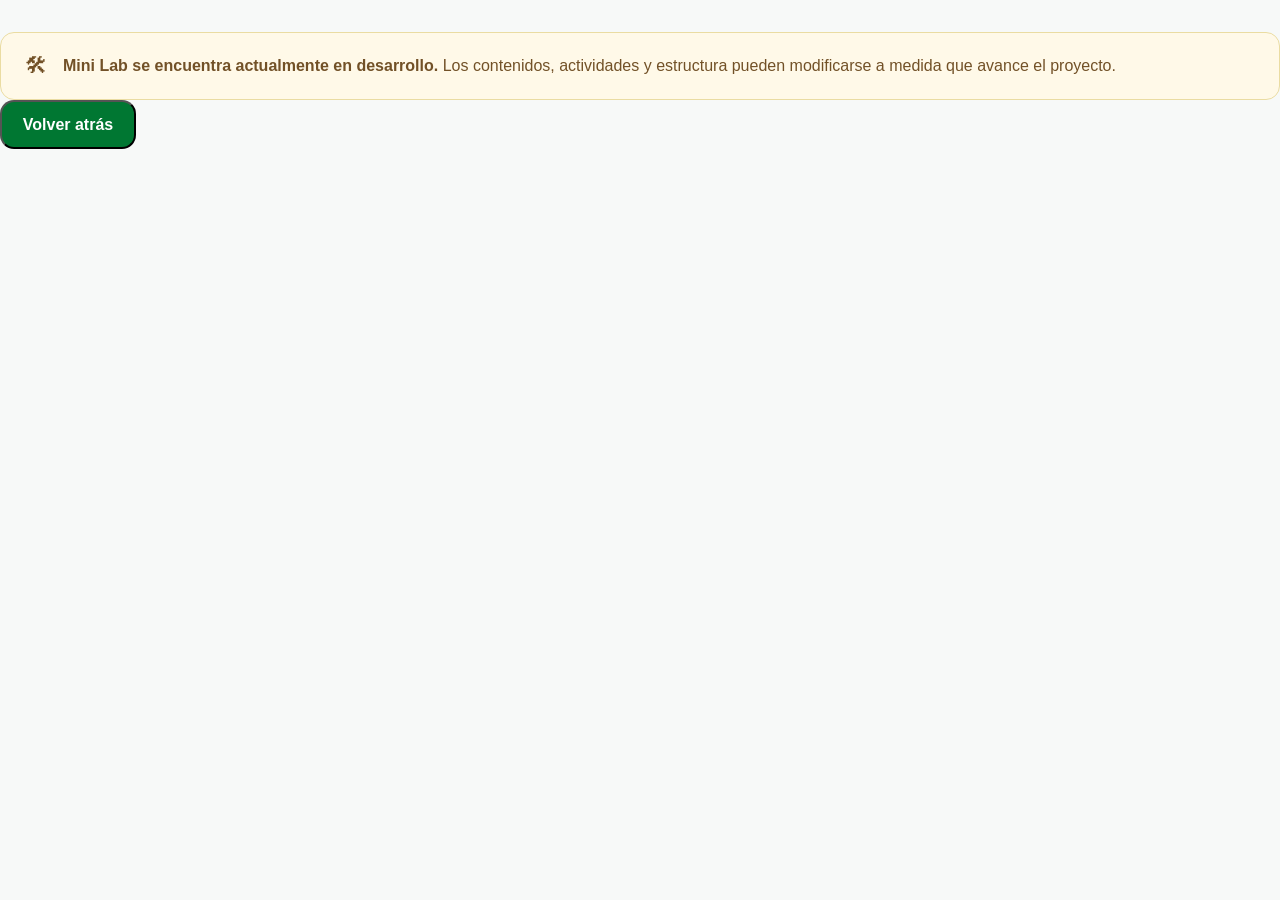
==== pages/actividades/index.html @ a83301f4 "refacor: reorganizacion de sitio y update de navegacion" ====
<!doctype html>
<html lang="en">
    <head>
        <meta charset="UTF-8" />
        <meta name="viewport" content="width=device-width, initial-scale=1.0" />
        <title>Document</title>
        <link rel="stylesheet" href="../../css/styles.css">
    </head>
    <body>
        <section class="development-section">
            <div class="home-container">
                <div class="development-notice">
                    <span class="development-notice__icon" aria-hidden="true">
                        🛠
                    </span>
                    <p>
                        <strong>
                            Mini Lab se encuentra actualmente en desarrollo.
                        </strong>
                        Los contenidos, actividades y estructura pueden
                        modificarse a medida que avance el proyecto.
                    </p>
                </div>
            </div>
            <button onclick="history.back()" class="primary-button">Volver atrás</button>
        </section>
    </body>
</html>
---- css/styles.css ----
:root{
    --invap-green: #007732;
    --invap-green-dark: #005a26;
    --invap-green-light: #e6f3eb;

    --background: #f7f9f8;
    --surface: #ffffff;
    --card-background: #f1f4f2;

    --text-primary: #1f1f1f;
    --text-secondary: #666666;
    --texto-on-brand: #ffffff;

    --border:  #d9e2dc;

    --scrollbar :#bbe9cc;
    --scrollbar-hover: #a0e0b8;

    --shadow-small: 0 2px 8px rgba(0, 0, 0, 0.08);
    --box-shadow: 0 10px 30px rgba(0, 0, 0, 0.12);

    --radius-small: 8px;
    --radius-medium: 14px;
    --radius-large: 20px;

    --max-width: 1200px;

    --grid-color: rgba(0, 119, 50, 0.08);
}

[data-theme="dark"]{
    --invap-green-light: #163623;

    --background: #1f1f1f;
    --surface: #2c2c2c;
    --card-background: #3a3a3a;

    --text-primary: #ffffff;
    --text-secondary: #cccccc;

    --border:  #444444;

    --scrollbar: #3f8f60;
    --scrollbar-hover: #59a977;

    --grid-color:rgba(255, 255, 255, 0.05);
}

* {
    box-sizing: border-box;
}

html {
    scroll-behavior: smooth;
    scrollbar-width: thin;
    scrollbar-color: var(--scrollbar) transparent;
}
html::-webkit-scrollbar {
    width: 8px;
}
html::-webkit-scrollbar-track {
    background: transparent;
}
html::-webkit-scrollbar-thumb {
    background-color: var(--scrollbar);
    border-radius: 999px;
}
html::-webkit-scrollbar-thumb:hover {
    background-color: var(--scrollbar-hover);
}

body {
    margin: 0;

    font-family: Exo, Arial, Helvetica, sans-serif;
    background-color: var(--background);
    color: var(--text-primary);
}

body.no-scroll{
    overflow: hidden;
    touch-action: none;
}

img {
    display: block;
    max-width: 100%;
}

button,
input {
    font: inherit;
}

a {
    color: inherit;
    text-decoration: none;
}

main {
    width: 100%;
}

/* =========================
    HEADER
   ========================= */

.site-header {
    position: sticky;
    top: 0;
    display: flex;
    align-items: center;
    justify-content: space-between;

    padding: 1rem 1.25rem;

    background-color: var(--invap-green);
    color: var(--texto-on-brand);
    z-index: 800;
}

.site-header__brand {
    font-size: 1.25rem;
    font-weight: 700;
}

.site-header__menu-button {
    border: 0;
    background: transparent;

    color: var(--texto-on-brand);
    font-size: 1.5rem;

    cursor: pointer;
}

.site-header__actions{
    display: flex;
    align-items: center;
    gap: 1rem;
}

.site-header__logos{
    display: none;
}

/* =========================
    THEME TOGGLE
   ========================= */

.theme-toggle {
    display: flex;
    align-items: center;
    justify-content: center;

    width: 2.5rem;
    height: 2.5rem;

    padding: 9px;
    border: 0;
    border-radius: 50%;

    background-color: rgba(255, 255, 255, 0.15);
    color: white;
    cursor: pointer;
    transition: background-color 0.2s ease;
}

.theme-toggle:hover {
    background-color: rgba(255, 255, 255, 0.25);
}

.theme-toggle .sun-icon{
    display: none;
}

.theme-toggle .moon-icon{
    display: block;
}

[data-theme="dark"] .theme-toggle .sun-icon{
    display: block;
}

[data-theme="dark"] .theme-toggle .moon-icon{
    display: none;
}

/* ========================
    OVERLAY
   ======================== */

.menu-overlay{
    position: fixed;
    top: 0;
    left: 0;
    width: 100vw;
    height: 100vh;

    background-color: rgba(0, 0, 0, 0.5);

    z-index: 900;

    opacity: 0;
    visibility: hidden;
    transition: opacity 0.3s ease, visibility 0.3s ease;
}

.menu-overlay--visible {
    opacity: 1;
    visibility: visible;
}

/* ==================
    NAV
   ====================== */

.site-nav {
    position: fixed;
    top: 0;
    left: 0;

    width: min(80%, 320px);
    height: 100%;

    padding: 1.25rem;

    background-color: var(--surface);

    z-index: 1000;

    transform: translateX(-100%);
    transition: transform 0.3s ease;
}

.site-nav--open {
    transform: translateX(0);
}

.site-nav__header {
    display: flex;
    align-items: flex-start;
    justify-content: space-between;

    margin-bottom: 1.5rem;

}

.site-nav__title {
    color: var(--invap-green);

    font-size: 1.25rem;
    font-weight: 700;
}

.site-nav__close {
    border: 0;
    background: transparent;
    color: var(--text-primary);

    font-size: 1.5rem;

    cursor: pointer;
}

.site-nav__intro{
    display: none;
}

.site-nav__list {
    display: flex;
    flex-direction: column;
    gap: 0.5rem;

    margin: 0;
    padding: 0;

    list-style: none;
}

.site-nav__link {
    display: block;

    padding: 0.85rem 1rem;

    border-radius: var(--radius-small);

    color: var(--text-secondary);
}

.site-nav__link--active {
    background-color: var(--invap-green-light);
    color: var(--invap-green);

    font-weight: 600;
}

.site-nav__brand{
    display: flex;
    flex-direction: column;
    gap: 0.3rem;
    color: var(--invap-green);
    text-decoration: none;
}

.site-nav__brand-name{
    font-size: 1.6rem;
    font-weight: 800;
    line-height: 1;
}

.site-nav__brand-subtitle{
    margin-top: 0.2rem;
    font-size: 0.72rem;
    font-weight: 500;
    line-height: 1.3;
    opacity: 0.72;
}

/* =========================
    MAIN
   ========================= */

.kit-section {
    width: 100%;
    margin: 0;
    padding: 0 0 3rem;
}

/* =========================
    SECTION HEADER
   ========================= */

.kit-section__header {
    margin: 0 0 2rem;
    
    background-color: var(--invap-green-dark);
    color: white;
    padding: 1.5rem;
    border-radius: 0;
}

.kit-section__eyebrow {
    margin: 0 0 0.4rem;

    color: var(--invap-green);

    font-size: 0.875rem;
    font-weight: 700;
    text-transform: uppercase;
    letter-spacing: 0.06em;
}

.kit-section__title {
    margin: 0;

    font-size: clamp(2rem, 8vw, 3rem);
    line-height: 1.1;
}

.kit-section__description {
    max-width: 680px;

    margin: 0.75rem 0 0;

    color: #ececec;

    font-size: 1rem;
    line-height: 1.6;
}




/* =========================
    COMPONENT GRID
   ========================= */

.components-grid {
    display: grid;

    grid-template-columns: 1fr;

    gap: 1rem;

    width:calc(100% - 2rem);
    margin-left: auto;
    margin-right: auto;
}


/* =========================
    COMPONENT CARD
   ========================= */

.component-card {
    overflow: hidden;

    border: 1px solid var(--border);
    border-radius: var(--radius-large);

    background-color: var(--surface);

    box-shadow: var(--shadow-small);
    cursor: pointer;
    transition: box-shadow 0.3s ease, transform 0.3s ease;
    -webkit-tap-highlight-color: transparent;
}

.component-card:hover{
    box-shadow: 0 6px 18px rgba(0, 0, 0, 0.10);
    transform: translateY(-2px);
}

.component-card:focus{
    outline: 2px solid var(--invap-green);
}

.component-card:focus-visible{
    outline: 2px solid var(--invap-green);
    outline-offset: 2px;
}

.component-card__image-container {
    display: flex;
    align-items: center;
    justify-content: center;

    min-height: 180px;

    padding: 1.5rem;

    background-color: var(--card-background);
}

.component-card__image {
    max-height: 150px;

    object-fit: contain;
}

.component-card__content {
    padding: 1.25rem;
}

.component-card__title {
    margin: 0;

    color: var(--text-primary);

    font-size: 1.15rem;
}

.component-card__description {
    margin: 0.6rem 0 1rem;

    color: var(--text-secondary);

    font-size: 0.95rem;
    line-height: 1.5;
}

.component-card__button {
    display: inline-flex;
    align-items: center;
    gap: 0.5rem;
    width: auto;
    padding: 0;
    border: 0;
    background: transparent;
    color: var(--invap-green);
    font-weight: 700;
    font-size: 0.9rem;
    cursor: pointer;
}

/* =========================
    DIALOG
   ========================= */

.component-dialog {
    width: calc(100% - 2rem);
    max-width: 500px;

    max-height: 90vh;

    padding: 0;

    border: 0;
    border-radius: var(--radius-large);

    background-color: var(--surface);

    overflow: hidden;
}

.component-dialog::backdrop {
    background-color: rgba(0, 0, 0, 0.55);
}


.component-dialog__container {
    max-height: 90vh;

    overflow-y: auto;
}


/* Header */

.component-dialog__header {
    position: sticky;
    top: 0;

    z-index: 1;

    display: flex;
    align-items: center;
    justify-content: space-between;

    padding: 1.25rem;

    background-color: var(--invap-green);
    color: white;
}


.component-dialog__title {
    margin: 0;

    font-size: 1.25rem;
}


.component-dialog__close {
    display: flex;
    align-items: center;
    justify-content: center;

    width: 2.5rem;
    height: 2.5rem;

    padding: 0;

    border: 0;
    border-radius: 50%;

    background-color: rgba(255, 255, 255, 0.15);

    color: white;

    font-size: 1.2rem;

    cursor: pointer;
    outline: none;
}


/* Imagen */

.component-dialog__image-container {
    display: flex;
    align-items: center;
    justify-content: center;

    min-height: 220px;

    padding: 1.5rem;

    background-color: var(--card-background);
}


.component-dialog__image {
    width: 100%;
    max-height: 250px;

    object-fit: contain;
}


/* Contenido */

.component-dialog__content {
    padding: 1.5rem;
    scrollbar-width: thin;
}


.component-dialog__section {
    margin-bottom: 1.5rem;
}


.component-dialog__section h3 {
    margin: 0 0 0.5rem;
    color: var(--text-primary);

    font-size: 1rem;
}


.component-dialog__section p {
    margin: 0;

    color: var(--text-secondary);

    line-height: 1.6;
}

.component-dialog__list {
    margin: 0;
    padding-left: 1.25rem;

    color: var(--text-secondary);

    line-height: 1.6;
}

.component-dialog__list li {
    margin-bottom: 0.5rem;
}

.component-dialog__help{
    padding: 1rem;
    border-radius: var(--radius-medium);
    background-color: var(--invap-green-light);
}

.component-dialog__help h3{
    margin-top: 0;
}

.component-dialog__help-link{
    display: inline-flex;
    align-items: center;
    gap: 0.5rem;

    color: var(--invap-green);

    font-weight: 700;
    text-decoration: none;
}

.component-dialog__help-link:hover{
    color: var(--invap-green-dark);
}

/* Documentación */

.component-dialog__documentation {
    display: flex;
    align-items: center;
    justify-content: space-between;

    margin-bottom: 1.25rem;

    padding: 1rem;

    border-radius: var(--radius-medium);

    background-color: var(--invap-green-light);

    color: var(--invap-green);

    font-weight: 600;
}

/* =========================
    PÁGINA EN CONSTRUCCIÓN
   ========================= */

.development-section {
    padding: 2rem 0 4rem;
}

.development-notice {
    display: flex;
    align-items: flex-start;
    gap: 1rem;

    padding: 1.25rem 1.5rem;

    border: 1px solid #eadca2;
    border-radius: var(--radius-medium);

    background-color: #fff9e8;

    color: #725127;
}

.development-notice__icon {
    font-size: 1.4rem;
}

.development-notice p {
    margin: 0;

    line-height: 1.6;
}

[data-theme="dark"] .development-notice {
    border-color: #665c32;

    background-color: #3a3422;

    color: #e0cf91;
}

/* =========================
    FOOTER
   ========================= */

.site-footer {
    padding: 1.25rem 2rem;

    border-top: 1px solid var(--border);

    background-color: var(--surface);

    color: var(--text-secondary);
    text-align: center;

    font-size: 0.9rem;
}

.site-footer p{
    margin: 0;
}

.site-footer strong{
    color: var(--invap-green);
}

.site-footer__plus{
    margin: 0 0.35rem;
    color: var(--invap-green);
    font-weight: 700;
}

/* =========================
    BUTTON
   ========================= */

.primary-button {
    display: inline-flex;
    align-items: center;
    justify-content: center;

    padding: 0.85rem 1.3rem;

    border-radius: var(--radius-medium);

    background-color: var(--invap-green);
    color: white;

    font-weight: 700;

    transition:
        background-color 0.2s ease,
        transform 0.2s ease;
}

.primary-button:hover {
    background-color: var(--invap-green-dark);

    transform: translateY(-1px);
}

.secondary-button{
    display: inline-flex;
    align-items: center;
    justify-content: center;
    padding: 0.85rem 1.3rem;
    border: 1px solid var(--invap-green);
    border-radius: var(--radius-medium);
    color: var(--invap-green);
    font-weight: 700;
    transition: background-color 0.2s ease, color 0.2s ease;
}

.secondary-button:hover{
    background-color: var(--invap-green-light);
    transform: translateY(-1px);
}


/* =========================
    PAGE LAYOUT
   ========================= */
.page-container{
    width: calc(100% - 2rem);
    max-width: var(--max-width);
    margin-inline: auto;
}


/* =========================
    DESKTOP HEADER
   ========================= */
.page-header{
    padding: 3rem 0 2.5rem;
    background-color: var(--background);
}

.page-header__eyebrow{
    margin: 0 0 0.65rem;
    color: var(--invap-green);
    font-size: 0.85rem;
    font-weight: 700;
    text-transform: uppercase;
    letter-spacing: 0.08em;
}

.page-header__title{
    margin: 0;
    color: var(--text-primary);
    font-size: clamp(2rem, 6vw, 3.25rem);
    font-weight: 750;
    line-height: 1.1;
}

.page-header__description{
    max-width: 700px;
    margin: 1rem 0 0;
    color: var(--text-secondary);
    font-size: 1rem;
    line-height: 1.7;
}

/* =========================
    DESKTOP LAYOUT
   ========================= */
@media(min-width: 1024px){

    main{
        margin-left: 280px;
        width: calc(100% - 280px);
        padding-top: 72px;
    }
    
    /*==================
    HEADER
    ====================*/
    
    .site-header {
        position: fixed;
        top: 0;
        left: 0;
        
        width: 100%;
        height: 72px;

        padding: 0 2rem;

        display: flex;
        align-items: center;
        justify-content: space-between;
        

        background-color: var(--invap-green);
        border-bottom: 1px solid rgba(255, 255, 255, 0.2);
        z-index: 1000;
    }

    .site-header__menu-button {
        display: none;
    }

    .site-header__brand {
        color: white;
        font-size: 1.5rem;
        font-weight: 700;
        text-decoration: none;
    }

    .site-header__logos{
        display: flex;
        align-items: center;
        gap: 1.5rem;
    }

    /*====================
    SIDEBAR
    ======================*/
    .site-nav {
        position: fixed;
        top: 72px;
        left: 0;
        
        width: 280px;
        height: calc(100vh - 72px);
        
        padding: 1.25rem ;
        
        background-color: var(--invap-green);
        transform: none;
        box-shadow: none;
        
        overflow-y: auto;
        
        z-index: 900;
}

    .site-nav__header {
        display: none;
    }

    .site-nav__close {
        display: none;
    }

    .menu-overlay {
        display: none;
    }
    .home-page .site-nav__brand{
        color: var(--texto-on-brand);
    }

    .home-page .site-nav__brand-subtitle{
        color: var(--texto-on-brand);
        opacity: 0.72;
    }

    /*=====================
    Intro
    =======================*/
    .site-nav__intro{
        display: block;
        margin: 0 0 1.25rem;
        padding: 0 0.75rem 1.5rem;
        border-bottom: 1px solid rgba(255, 255, 255, 0.2);
        color: white;
    }

    .site-nav__title{
        color: white;
        margin: 0 0 0.5rem;
        font-size: 1.5rem;
        font-weight: 700;
    }

    .site-nav__subtitle{
        margin: 0;
        font-size: 0.95rem;
        font-style: italic;
        line-height: 1.5;
        color: rgba(255, 255, 255, 0.75);
    }

    /*===================
    links
    =====================*/

    .site-nav__link{
        display: block;
        width: 100%;
        margin-bottom: 0.35rem;
        padding: 0.8rem 1rem;

        border-radius: var(--radius-medium);
        color: rgba(255, 255, 255, 0.8);

        font-size: 1rem;
        font-weight: 500;
        text-decoration: none;
        transition: 
            background-color 0.2s ease,
            color 0.2s ease;
        }

    .site-nav__link:hover{
        background-color: rgba(255, 255, 255, 0.12);
        color: white;
    }

    .site-nav__link--active{
        background-color: white;
        color: var(--invap-green);
        font-weight: 700;
    }

    .site-nav__link--active:hover {
        background-color: white;
        color: var(--invap-green-dark);
    }

    .home-page .site-nav__header{
        display: flex;
        align-items: flex-start;
        padding: 1.6rem 1.5rem 1.4rem;
        border-bottom: 1px solid white;
    }

    /* ===============
    FOOTER
    ================== */
    
    .site-footer{
        margin-left: 280px;
        padding: 1.25rem 2rem;
        border-top: 1px solid var(--border);
        background-color: var(--surface);
        color: var(--text-secondary);
        font-size: 0.9rem;
        text-align: center;
    }
    
    .primary-button {
        flex-shrink: 0;
    }


    .page-container{
        width: calc(100% - 6rem);
    }

    .page-header{
        padding: 4rem 0 3rem;
    }
}
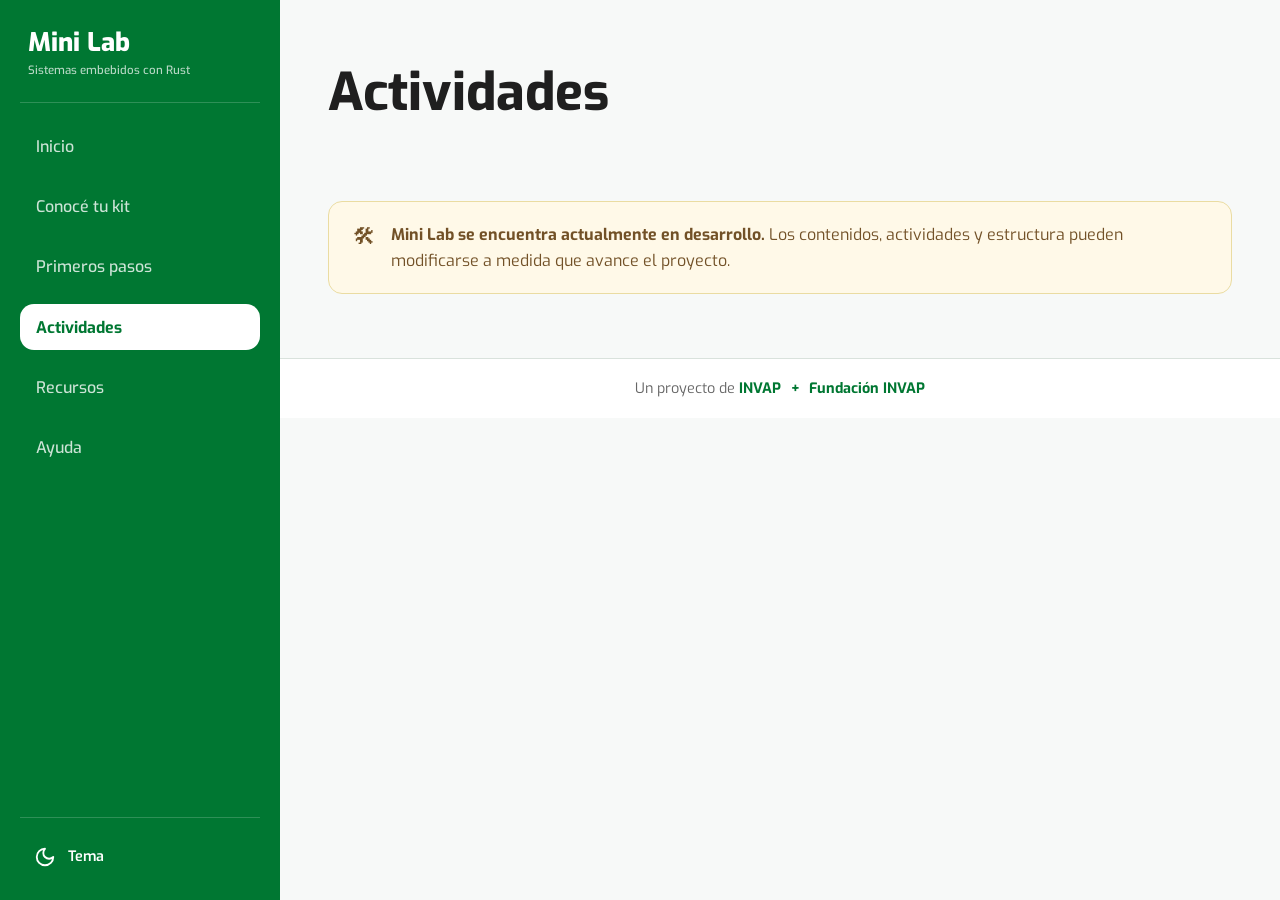
==== commit 180d3a99: "fix: corrección de bugs y ajustes visuales" ====
--- a/pages/actividades/index.html
+++ b/pages/actividades/index.html
@@ -1,28 +1,143 @@
 <!doctype html>
-<html lang="en">
+<html lang="es">
     <head>
         <meta charset="UTF-8" />
         <meta name="viewport" content="width=device-width, initial-scale=1.0" />
-        <title>Document</title>
+        <meta name="description" content="Mini Lab, plataforma educativa para aprender sistemas embebidos con Rust"/>
+        <link rel="preconnect" href="https://fonts.googleapis.com" />
+        <link rel="preconnect" href="https://fonts.gstatic.com" crossorigin />
+        <link href="https://fonts.googleapis.com/css2?family=Exo:ital,wght@0,100..900;1,100..900&display=swap" rel="stylesheet"/>
+
+        <title>Mini Lab | Actividades</title>
         <link rel="stylesheet" href="../../css/styles.css">
     </head>
     <body>
-        <section class="development-section">
-            <div class="home-container">
-                <div class="development-notice">
-                    <span class="development-notice__icon" aria-hidden="true">
-                        🛠
-                    </span>
-                    <p>
-                        <strong>
-                            Mini Lab se encuentra actualmente en desarrollo.
-                        </strong>
-                        Los contenidos, actividades y estructura pueden
-                        modificarse a medida que avance el proyecto.
-                    </p>
+        <header class="site-header">
+            <button id="menu-button" class="site-header__menu-button" type="button" aria-label="Abrir menú de navegación" aria-expanded="false" aria-controls="main-navigation">
+                ☰
+            </button>
+            <a href="../../index.html" class="site-header__brand"> Mini Lab </a>
+            <div class="site-header__actions">
+                <div class="site-header__logos">
+                    <!-- Logos institucionales -->
                 </div>
+                <button class="theme-toggle" data-theme-toggle type="button" aria-label="Cambiar tema">
+                    <svg class="theme-icon sun-icon" xmlns="http://www.w3.org/2000/svg" width="24" height="24" viewBox="0 0 24 24" fill="none" stroke="currentColor" stroke-width="2" stroke-linecap="round" stroke-linejoin="round">
+                        <circle cx="12" cy="12" r="4"></circle>
+                        <path d="M12 2v2M12 20v2M4.93 4.93l1.41 1.41M17.66 17.66l1.41 1.41M2 12h2M20 12h2M6.34 17.66l-1.41 1.41M19.07 4.93l-1.41 1.41"></path>
+                    </svg>
+                    <svg class="theme-icon moon-icon" xmlns="http://www.w3.org/2000/svg" width="24" height="24" viewBox="0 0 24 24" fill="none"  stroke="currentColor"  stroke-width="2" stroke-linecap="round" stroke-linejoin="round">
+                        <path d="M12 3a6 6 0 0 0 9 9 9 9 0 1 1-9-9Z"></path>
+                    </svg>
+                </button>
             </div>
-            <button onclick="history.back()" class="primary-button">Volver atrás</button>
-        </section>
+        </header>
+
+        <!-- =========================
+        NAVEGACIÓN
+        ========================= -->
+        <div id="menu-overlay" class="menu-overlay"></div>
+        <nav id="main-navigation" class="site-nav" aria-label="Navegación principal">
+            <div class="site-nav__header">
+                <a href="../../index.html" class="site-nav__brand">
+                    <span class="site-nav__brand-name">Mini Lab</span>
+                    <span class="site-nav__brand-subtitle">Sistemas embebidos con Rust</span>
+                </a>
+                <button id="menu-close" class="site-nav__close" type="button" aria-label="Cerrar menú de navegación">
+                    ✕
+                </button>
+            </div>
+
+            <ul class="site-nav__list">
+                <li class="site-nav__item">
+                    <a href="../../index.html" class="site-nav__link">
+                        Inicio
+                    </a>
+                </li>
+
+                <li class="site-nav__item">
+                    <a href="../conoce-tu-kit/" class="site-nav__link">
+                        Conocé tu kit
+                    </a>
+                </li>
+
+                <li class="site-nav__item">
+                    <a href="../primeros-pasos/" class="site-nav__link" aria-current="page">
+                        Primeros pasos
+                    </a>
+                </li>   
+
+                <li class="site-nav__item">
+                    <a href="./" class="site-nav__link site-nav__link--active">
+                        Actividades
+                    </a>
+                </li>
+
+                <li class="site-nav__item">
+                    <a href="../recursos/" class="site-nav__link">
+                        Recursos
+                    </a>
+                </li>
+
+                <li class="site-nav__item">
+                    <a href="../ayuda/" class="site-nav__link">
+                        Ayuda
+                    </a>
+                </li>
+            </ul>
+            <div class="site-nav__footer">
+                <button class="theme-toggle theme-toggle--sidebar" data-theme-toggle type="button" aria-label="Cambiar tema">
+                    <svg class="theme-icon sun-icon" xmlns="http://www.w3.org/2000/svg" width="24" height="24" viewBox="0 0 24 24" fill="none" stroke="currentColor" stroke-width="2" stroke-linecap="round" stroke-linejoin="round">
+                        <circle cx="12" cy="12" r="4"></circle>
+                        <path d="M12 2v2M12 20v2M4.93 4.93l1.41 1.41M17.66 17.66l1.41 1.41M2 12h2M20 12h2M6.34 17.66l-1.41 1.41M19.07 4.93l-1.41 1.41"></path>
+                    </svg>
+                    <svg class="theme-icon moon-icon" xmlns="http://www.w3.org/2000/svg" width="24" height="24" viewBox="0 0 24 24" fill="none" stroke="currentColor" stroke-width="2" stroke-linecap="round" stroke-linejoin="round">
+                        <path d="M12 3a6 6 0 0 0 9 9 9 9 0 1 1-9-9Z"></path>
+                    </svg>
+                    <span class="theme-toggle__label">Tema</span>
+                </button>
+            </div>
+        </nav>
+
+        <!-- =========================
+        CONTENIDO
+        ========================= -->
+        <main>
+            <header class="page-header">
+                <div class="page-container">
+                    <h1 class="page-header__title">Actividades</h1>
+                </div>
+            </header>
+            <section class="development-section">
+                <div class="page-container">
+                    <div class="development-notice">
+                        <span class="development-notice__icon" aria-hidden="true">
+                            🛠
+                        </span>
+                        <p>
+                            <strong>
+                                Mini Lab se encuentra actualmente en desarrollo.
+                            </strong>
+                            Los contenidos, actividades y estructura pueden
+                            modificarse a medida que avance el proyecto.
+                        </p>
+                    </div>
+                </div>
+            </section>
+        </main>
+
+        <!-- =========================
+        FOOTER
+        ========================= -->
+        <footer class="site-footer">
+            <p>
+                Un proyecto de
+                <strong>INVAP</strong>
+                <span class="site-footer__plus"> + </span>
+                <strong>Fundación INVAP</strong>
+            </p>
+        </footer>
+
+        <script src="../../js/main.js"></script>
     </body>
-</html>
+</html>
--- a/css/styles.css
+++ b/css/styles.css
@@ -9,7 +9,7 @@
 
     --text-primary: #1f1f1f;
     --text-secondary: #666666;
-    --texto-on-brand: #ffffff;
+    --text-on-brand: #ffffff;
 
     --border:  #d9e2dc;
 
@@ -26,6 +26,8 @@
     --max-width: 1200px;
 
     --grid-color: rgba(0, 119, 50, 0.08);
+    --nav-button: #ffffff;
+    --text-nav-button: #007732;
 }
 
 [data-theme="dark"]{
@@ -44,6 +46,9 @@
     --scrollbar-hover: #59a977;
 
     --grid-color:rgba(255, 255, 255, 0.05);
+
+    --nav-button: #163623;
+    --text-nav-button:#ffffff;
 }
 
 * {
@@ -79,7 +84,6 @@
 
 body.no-scroll{
     overflow: hidden;
-    touch-action: none;
 }
 
 img {
@@ -115,7 +119,7 @@
     padding: 1rem 1.25rem;
 
     background-color: var(--invap-green);
-    color: var(--texto-on-brand);
+    color: var(--text-on-brand);
     z-index: 800;
 }
 
@@ -128,7 +132,7 @@
     border: 0;
     background: transparent;
 
-    color: var(--texto-on-brand);
+    color: var(--text-on-brand);
     font-size: 1.5rem;
 
     cursor: pointer;
@@ -161,7 +165,7 @@
     border-radius: 50%;
 
     background-color: rgba(255, 255, 255, 0.15);
-    color: white;
+    color: var(--text-on-brand);
     cursor: pointer;
     transition: background-color 0.2s ease;
 }
@@ -222,6 +226,9 @@
 
     width: min(80%, 320px);
     height: 100%;
+    height: 100dvh;
+    overflow-y: auto;
+    overscroll-behavior: contain;
 
     padding: 1.25rem;
 
@@ -230,11 +237,14 @@
     z-index: 1000;
 
     transform: translateX(-100%);
-    transition: transform 0.3s ease;
+    visibility: hidden;
+    transition: transform 0.3s ease, visibility 0s linear 0.3s;
 }
 
 .site-nav--open {
     transform: translateX(0);
+    visibility: visible;
+    transition-delay: 0s;
 }
 
 .site-nav__header {
@@ -246,13 +256,6 @@
 
 }
 
-.site-nav__title {
-    color: var(--invap-green);
-
-    font-size: 1.25rem;
-    font-weight: 700;
-}
-
 .site-nav__close {
     border: 0;
     background: transparent;
@@ -261,10 +264,6 @@
     font-size: 1.5rem;
 
     cursor: pointer;
-}
-
-.site-nav__intro{
-    display: none;
 }
 
 .site-nav__list {
@@ -316,356 +315,6 @@
     line-height: 1.3;
     opacity: 0.72;
 }
-
-/* =========================
-    MAIN
-   ========================= */
-
-.kit-section {
-    width: 100%;
-    margin: 0;
-    padding: 0 0 3rem;
-}
-
-/* =========================
-    SECTION HEADER
-   ========================= */
-
-.kit-section__header {
-    margin: 0 0 2rem;
-    
-    background-color: var(--invap-green-dark);
-    color: white;
-    padding: 1.5rem;
-    border-radius: 0;
-}
-
-.kit-section__eyebrow {
-    margin: 0 0 0.4rem;
-
-    color: var(--invap-green);
-
-    font-size: 0.875rem;
-    font-weight: 700;
-    text-transform: uppercase;
-    letter-spacing: 0.06em;
-}
-
-.kit-section__title {
-    margin: 0;
-
-    font-size: clamp(2rem, 8vw, 3rem);
-    line-height: 1.1;
-}
-
-.kit-section__description {
-    max-width: 680px;
-
-    margin: 0.75rem 0 0;
-
-    color: #ececec;
-
-    font-size: 1rem;
-    line-height: 1.6;
-}
-
-
-
-
-/* =========================
-    COMPONENT GRID
-   ========================= */
-
-.components-grid {
-    display: grid;
-
-    grid-template-columns: 1fr;
-
-    gap: 1rem;
-
-    width:calc(100% - 2rem);
-    margin-left: auto;
-    margin-right: auto;
-}
-
-
-/* =========================
-    COMPONENT CARD
-   ========================= */
-
-.component-card {
-    overflow: hidden;
-
-    border: 1px solid var(--border);
-    border-radius: var(--radius-large);
-
-    background-color: var(--surface);
-
-    box-shadow: var(--shadow-small);
-    cursor: pointer;
-    transition: box-shadow 0.3s ease, transform 0.3s ease;
-    -webkit-tap-highlight-color: transparent;
-}
-
-.component-card:hover{
-    box-shadow: 0 6px 18px rgba(0, 0, 0, 0.10);
-    transform: translateY(-2px);
-}
-
-.component-card:focus{
-    outline: 2px solid var(--invap-green);
-}
-
-.component-card:focus-visible{
-    outline: 2px solid var(--invap-green);
-    outline-offset: 2px;
-}
-
-.component-card__image-container {
-    display: flex;
-    align-items: center;
-    justify-content: center;
-
-    min-height: 180px;
-
-    padding: 1.5rem;
-
-    background-color: var(--card-background);
-}
-
-.component-card__image {
-    max-height: 150px;
-
-    object-fit: contain;
-}
-
-.component-card__content {
-    padding: 1.25rem;
-}
-
-.component-card__title {
-    margin: 0;
-
-    color: var(--text-primary);
-
-    font-size: 1.15rem;
-}
-
-.component-card__description {
-    margin: 0.6rem 0 1rem;
-
-    color: var(--text-secondary);
-
-    font-size: 0.95rem;
-    line-height: 1.5;
-}
-
-.component-card__button {
-    display: inline-flex;
-    align-items: center;
-    gap: 0.5rem;
-    width: auto;
-    padding: 0;
-    border: 0;
-    background: transparent;
-    color: var(--invap-green);
-    font-weight: 700;
-    font-size: 0.9rem;
-    cursor: pointer;
-}
-
-/* =========================
-    DIALOG
-   ========================= */
-
-.component-dialog {
-    width: calc(100% - 2rem);
-    max-width: 500px;
-
-    max-height: 90vh;
-
-    padding: 0;
-
-    border: 0;
-    border-radius: var(--radius-large);
-
-    background-color: var(--surface);
-
-    overflow: hidden;
-}
-
-.component-dialog::backdrop {
-    background-color: rgba(0, 0, 0, 0.55);
-}
-
-
-.component-dialog__container {
-    max-height: 90vh;
-
-    overflow-y: auto;
-}
-
-
-/* Header */
-
-.component-dialog__header {
-    position: sticky;
-    top: 0;
-
-    z-index: 1;
-
-    display: flex;
-    align-items: center;
-    justify-content: space-between;
-
-    padding: 1.25rem;
-
-    background-color: var(--invap-green);
-    color: white;
-}
-
-
-.component-dialog__title {
-    margin: 0;
-
-    font-size: 1.25rem;
-}
-
-
-.component-dialog__close {
-    display: flex;
-    align-items: center;
-    justify-content: center;
-
-    width: 2.5rem;
-    height: 2.5rem;
-
-    padding: 0;
-
-    border: 0;
-    border-radius: 50%;
-
-    background-color: rgba(255, 255, 255, 0.15);
-
-    color: white;
-
-    font-size: 1.2rem;
-
-    cursor: pointer;
-    outline: none;
-}
-
-
-/* Imagen */
-
-.component-dialog__image-container {
-    display: flex;
-    align-items: center;
-    justify-content: center;
-
-    min-height: 220px;
-
-    padding: 1.5rem;
-
-    background-color: var(--card-background);
-}
-
-
-.component-dialog__image {
-    width: 100%;
-    max-height: 250px;
-
-    object-fit: contain;
-}
-
-
-/* Contenido */
-
-.component-dialog__content {
-    padding: 1.5rem;
-    scrollbar-width: thin;
-}
-
-
-.component-dialog__section {
-    margin-bottom: 1.5rem;
-}
-
-
-.component-dialog__section h3 {
-    margin: 0 0 0.5rem;
-    color: var(--text-primary);
-
-    font-size: 1rem;
-}
-
-
-.component-dialog__section p {
-    margin: 0;
-
-    color: var(--text-secondary);
-
-    line-height: 1.6;
-}
-
-.component-dialog__list {
-    margin: 0;
-    padding-left: 1.25rem;
-
-    color: var(--text-secondary);
-
-    line-height: 1.6;
-}
-
-.component-dialog__list li {
-    margin-bottom: 0.5rem;
-}
-
-.component-dialog__help{
-    padding: 1rem;
-    border-radius: var(--radius-medium);
-    background-color: var(--invap-green-light);
-}
-
-.component-dialog__help h3{
-    margin-top: 0;
-}
-
-.component-dialog__help-link{
-    display: inline-flex;
-    align-items: center;
-    gap: 0.5rem;
-
-    color: var(--invap-green);
-
-    font-weight: 700;
-    text-decoration: none;
-}
-
-.component-dialog__help-link:hover{
-    color: var(--invap-green-dark);
-}
-
-/* Documentación */
-
-.component-dialog__documentation {
-    display: flex;
-    align-items: center;
-    justify-content: space-between;
-
-    margin-bottom: 1.25rem;
-
-    padding: 1rem;
-
-    border-radius: var(--radius-medium);
-
-    background-color: var(--invap-green-light);
-
-    color: var(--invap-green);
-
-    font-weight: 600;
-}
-
 /* =========================
     PÁGINA EN CONSTRUCCIÓN
    ========================= */
@@ -752,7 +401,7 @@
     border-radius: var(--radius-medium);
 
     background-color: var(--invap-green);
-    color: white;
+    color: var(--text-on-brand);
 
     font-weight: 700;
 
@@ -776,7 +425,7 @@
     border-radius: var(--radius-medium);
     color: var(--invap-green);
     font-weight: 700;
-    transition: background-color 0.2s ease, color 0.2s ease;
+    transition: background-color 0.2s ease, color 0.2s ease, transform 0.2s ease;
 }
 
 .secondary-button:hover{
@@ -828,188 +477,141 @@
     line-height: 1.7;
 }
 
+.site-nav__footer{
+    display: none;
+}
+
 /* =========================
     DESKTOP LAYOUT
    ========================= */
 @media(min-width: 1024px){
 
+    .site-header{
+        display: none;
+    }
     main{
+        width: calc(100% - 280px);
         margin-left: 280px;
-        width: calc(100% - 280px);
-        padding-top: 72px;
-    }
-    
-    /*==================
-    HEADER
-    ====================*/
-    
-    .site-header {
+        padding-top: 0;
+    }
+
+    /*====================
+    SIDEBAR
+    ======================*/
+    .site-nav{
         position: fixed;
         top: 0;
         left: 0;
-        
-        width: 100%;
-        height: 72px;
-
-        padding: 0 2rem;
-
+        width: 280px;
+        height: 100vh;
         display: flex;
-        align-items: center;
-        justify-content: space-between;
-        
-
-        background-color: var(--invap-green);
-        border-bottom: 1px solid rgba(255, 255, 255, 0.2);
-        z-index: 1000;
-    }
-
-    .site-header__menu-button {
-        display: none;
-    }
-
-    .site-header__brand {
-        color: white;
-        font-size: 1.5rem;
-        font-weight: 700;
-        text-decoration: none;
-    }
-
-    .site-header__logos{
-        display: flex;
-        align-items: center;
-        gap: 1.5rem;
-    }
-
-    /*====================
-    SIDEBAR
-    ======================*/
-    .site-nav {
-        position: fixed;
-        top: 72px;
-        left: 0;
-        
-        width: 280px;
-        height: calc(100vh - 72px);
-        
-        padding: 1.25rem ;
-        
+        flex-direction: column;
+        padding: 1.25rem;
         background-color: var(--invap-green);
         transform: none;
+        visibility: visible;
+        transition: none;
+        overflow-y: auto;
         box-shadow: none;
-        
-        overflow-y: auto;
-        
         z-index: 900;
-}
-
-    .site-nav__header {
-        display: none;
+    }
+
+    .site-nav__header{
+        display: flex;
+        align-items: flex-start;
+        justify-content: space-between;
+        margin: 0;
+        padding: 0.6rem 0.5rem 1.5rem;
+        border-bottom: 1px solid rgba(255, 255, 255, 0.18);
+    }
+
+    .site-nav__brand{
+        color: var(--text-on-brand);
     }
 
     .site-nav__close {
         display: none;
     }
 
-    .menu-overlay {
-        display: none;
-    }
-    .home-page .site-nav__brand{
-        color: var(--texto-on-brand);
-    }
-
-    .home-page .site-nav__brand-subtitle{
-        color: var(--texto-on-brand);
-        opacity: 0.72;
-    }
-
-    /*=====================
-    Intro
-    =======================*/
-    .site-nav__intro{
-        display: block;
-        margin: 0 0 1.25rem;
-        padding: 0 0.75rem 1.5rem;
-        border-bottom: 1px solid rgba(255, 255, 255, 0.2);
-        color: white;
-    }
-
-    .site-nav__title{
-        color: white;
-        margin: 0 0 0.5rem;
-        font-size: 1.5rem;
-        font-weight: 700;
-    }
-
-    .site-nav__subtitle{
-        margin: 0;
-        font-size: 0.95rem;
-        font-style: italic;
-        line-height: 1.5;
-        color: rgba(255, 255, 255, 0.75);
-    }
-
-    /*===================
-    links
-    =====================*/
+    .site-nav__list{
+        margin-top: 1.25rem;
+    }
 
     .site-nav__link{
         display: block;
         width: 100%;
         margin-bottom: 0.35rem;
         padding: 0.8rem 1rem;
-
         border-radius: var(--radius-medium);
         color: rgba(255, 255, 255, 0.8);
-
         font-size: 1rem;
         font-weight: 500;
-        text-decoration: none;
         transition: 
             background-color 0.2s ease,
             color 0.2s ease;
-        }
+    }
 
     .site-nav__link:hover{
         background-color: rgba(255, 255, 255, 0.12);
-        color: white;
+        color: var(--text-on-brand);
     }
 
     .site-nav__link--active{
-        background-color: white;
-        color: var(--invap-green);
+        background-color: var(--nav-button);
+        color: var(--text-nav-button);
         font-weight: 700;
     }
 
     .site-nav__link--active:hover {
-        background-color: white;
-        color: var(--invap-green-dark);
-    }
-
-    .home-page .site-nav__header{
+        background-color: var(--nav-button);
+        color: var(--text-nav-button);
+        opacity: 0.9;
+    }
+
+    .menu-overlay {
+        display: none;
+    }
+
+    .site-nav__footer{
+        display: block;
+        margin-top: auto;
+        padding-top: 1rem;
+        border-top: 1px solid rgba(255, 255, 255, 0.18);
+    }
+
+    .theme-toggle--sidebar{
+        width: 100%;
+        min-height: 46px;
+
         display: flex;
-        align-items: flex-start;
-        padding: 1.6rem 1.5rem 1.4rem;
-        border-bottom: 1px solid white;
-    }
-
-    /* ===============
-    FOOTER
-    ================== */
-    
-    .site-footer{
-        margin-left: 280px;
-        padding: 1.25rem 2rem;
-        border-top: 1px solid var(--border);
-        background-color: var(--surface);
-        color: var(--text-secondary);
+        align-items: center;
+        justify-content: flex-start;
+        gap: 0.75rem;
+
+        padding: 0.75rem 0.9rem;
+        border: 0;
+        border-radius: var(--radius-small);
+        background: transparent;
+        color: var(--text-on-brand);
         font-size: 0.9rem;
-        text-align: center;
-    }
-    
-    .primary-button {
+        font-weight: 600;
+        line-height: 1;
+        cursor: pointer;
+    }
+
+    .theme-toggle--sidebar:hover{
+        background-color: rgba(255, 255, 255, 0.1);
+    }
+
+    .theme-toggle--sidebar .theme-icon{
+        width: 22px;
+        height: 22px;
         flex-shrink: 0;
     }
 
+    .theme-toggle__label{
+        line-height: 1;
+    }
 
     .page-container{
         width: calc(100% - 6rem);
@@ -1018,4 +620,9 @@
     .page-header{
         padding: 4rem 0 3rem;
     }
-}+
+    .site-footer{
+        width: calc(100% - 280px);
+        margin-left: 280px;
+    }
+}
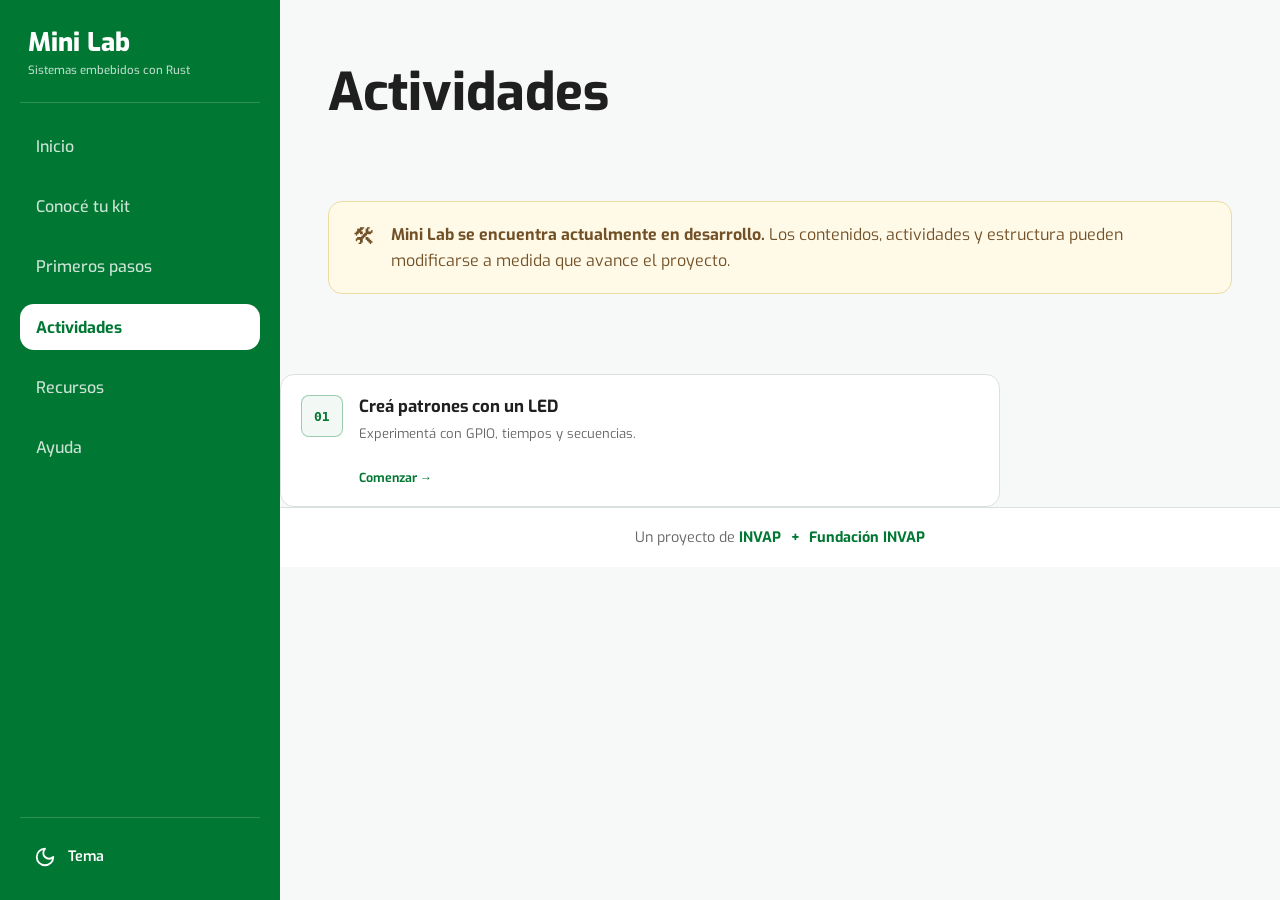
==== commit 204bbd9d: "feat: crear estructura inicial de actividad 01" ====
--- a/pages/actividades/index.html
+++ b/pages/actividades/index.html
@@ -10,6 +10,7 @@
 
         <title>Mini Lab | Actividades</title>
         <link rel="stylesheet" href="../../css/styles.css">
+        <link rel="stylesheet" href="../../css/pages/actividades.css" />
     </head>
     <body>
         <header class="site-header">
@@ -62,13 +63,13 @@
                 </li>
 
                 <li class="site-nav__item">
-                    <a href="../primeros-pasos/" class="site-nav__link" aria-current="page">
+                    <a href="../primeros-pasos/" class="site-nav__link">
                         Primeros pasos
                     </a>
                 </li>   
 
                 <li class="site-nav__item">
-                    <a href="./" class="site-nav__link site-nav__link--active">
+                    <a href="./" class="site-nav__link site-nav__link--active" aria-current="page">
                         Actividades
                     </a>
                 </li>
@@ -124,6 +125,16 @@
                     </div>
                 </div>
             </section>
+            <a href="./actividad-01/" class="activity-card">
+                <span class="activity-card__number">01</span>
+
+                <div>
+                    <h2>Creá patrones con un LED</h2>
+                    <p>Experimentá con GPIO, tiempos y secuencias.</p>
+                </div>
+
+                <span>Comenzar →</span>
+            </a>
         </main>
 
         <!-- =========================
--- a/css/styles.css
+++ b/css/styles.css
@@ -2,6 +2,10 @@
     --invap-green: #007732;
     --invap-green-dark: #005a26;
     --invap-green-light: #e6f3eb;
+    --invap-green-glow: #16a34a;
+
+    --boton-glow: 0 4px 12px rgba(0, 119, 50, 0.25);
+    --boton-glow-hover: 0 6px 16px rgba(0, 119, 50, 0.35);
 
     --background: #f7f9f8;
     --surface: #ffffff;
@@ -28,14 +32,56 @@
     --grid-color: rgba(0, 119, 50, 0.08);
     --nav-button: #ffffff;
     --text-nav-button: #007732;
+    --nav-background: var(--invap-green);
+    --nav-text: var(--text-on-brand);
+    --nav-text-muted: rgba(255, 255, 255, 0.8);
+    --nav-hover-background: rgba(255, 255, 255, 0.12);
+    --nav-active-background: var(--nav-button);
+
+    --steps-nav-line: rgba(255, 255, 255, 0.22);
+    --steps-nav-dot: rgba(255, 255, 255, 0.28);
+    --steps-nav-dot-active: #72e49d;
+    --steps-nav-dot-active-glow: rgba(114, 228, 157, 0.12);
+    --steps-nav-text: rgba(255, 255, 255, 0.72);
+    --steps-nav-number: rgba(255, 255, 255, 0.45);
+    --steps-nav-hover: rgba(255, 255, 255, 0.08);
+    --steps-nav-active-bg: rgba(255, 255, 255, 0.1);
+    --steps-badge-border: rgba(0, 119, 50, 0.35);
+    --steps-badge-bg: rgba(0, 119, 50, 0.14);
+    --steps-badge-text: var(--invap-green);
+    --steps-accent: var(--invap-green);
+    --steps-accent-hover: var(--invap-green-dark);
+    --steps-accent-soft: rgba(0, 119, 50, 0.05);
+    --steps-accent-border: rgba(0, 119, 50, 0.35);
+    --steps-accent-glow: rgba(0, 119, 50, 0.4);
+
+    --kit-badge-border: rgba(0, 119, 50, 0.35);
+    --kit-badge-bg: rgba(0, 119, 50, 0.16);
+    --kit-badge-text: #18c05a;
+
+    --notice-warning-border: #eadca2;
+    --notice-warning-bg: #fff9e8;
+    --notice-warning-text: #725127;
+    --notice-warning-dark-border: #665c32;
+    --notice-warning-dark-bg: #3a3422;
+    --notice-warning-dark-text: #e0cf91;
+
+    --code-window-bg: #071a0f;
+    --code-window-header-bg: rgba(255, 255, 255, 0.025);
+    --code-window-header-border: rgba(255, 255, 255, 0.08);
+    --code-window-text: #9bc9ab;
+    --code-window-muted: #7d9a86;
 }
 
 [data-theme="dark"]{
     --invap-green-light: #163623;
 
-    --background: #1f1f1f;
-    --surface: #2c2c2c;
-    --card-background: #3a3a3a;
+    --boton-glow: 0 0 14px rgba(22, 163, 74, 0.3);
+    --boton-glow-hover: 0 0 20px rgba(22, 163, 74, 0.45);
+
+    --background: #0a0a0a;
+    --surface: #131313;
+    --card-background: #222222;
 
     --text-primary: #ffffff;
     --text-secondary: #cccccc;
@@ -49,6 +95,45 @@
 
     --nav-button: #163623;
     --text-nav-button:#ffffff;
+    --nav-background: var(--invap-green);
+    --nav-text: var(--text-on-brand);
+    --nav-text-muted: rgba(255, 255, 255, 0.8);
+    --nav-hover-background: rgba(255, 255, 255, 0.12);
+    --nav-active-background: var(--nav-button);
+
+    --steps-nav-line: rgba(255, 255, 255, 0.22);
+    --steps-nav-dot: rgba(255, 255, 255, 0.28);
+    --steps-nav-dot-active: #72e49d;
+    --steps-nav-dot-active-glow: rgba(114, 228, 157, 0.12);
+    --steps-nav-text: rgba(255, 255, 255, 0.72);
+    --steps-nav-number: rgba(255, 255, 255, 0.45);
+    --steps-nav-hover: rgba(255, 255, 255, 0.08);
+    --steps-nav-active-bg: rgba(255, 255, 255, 0.1);
+    --steps-badge-border: rgba(50, 212, 111, 0.3);
+    --steps-badge-bg: rgba(50, 212, 111, 0.08);
+    --steps-badge-text: #32d46f;
+    --steps-accent: #32d46f;
+    --steps-accent-hover: #72e49d;
+    --steps-accent-soft: rgba(50, 212, 111, 0.05);
+    --steps-accent-border: rgba(50, 212, 111, 0.3);
+    --steps-accent-glow: rgba(50, 212, 111, 0.4);
+
+    --kit-badge-border: rgba(50, 212, 111, 0.3);
+    --kit-badge-bg: rgba(50, 212, 111, 0.08);
+    --kit-badge-text: #32d46f;
+
+    --notice-warning-border: #665c32;
+    --notice-warning-bg: #3a3422;
+    --notice-warning-text: #e0cf91;
+    --notice-warning-dark-border: #665c32;
+    --notice-warning-dark-bg: #3a3422;
+    --notice-warning-dark-text: #e0cf91;
+
+    --code-window-bg: #071a0f;
+    --code-window-header-bg: rgba(255, 255, 255, 0.025);
+    --code-window-header-border: rgba(255, 255, 255, 0.08);
+    --code-window-text: #9bc9ab;
+    --code-window-muted: #7d9a86;
 }
 
 * {
@@ -118,8 +203,8 @@
 
     padding: 1rem 1.25rem;
 
-    background-color: var(--invap-green);
-    color: var(--text-on-brand);
+    background-color: var(--nav-background);
+    color: var(--nav-text);
     z-index: 800;
 }
 
@@ -232,13 +317,33 @@
 
     padding: 1.25rem;
 
-    background-color: var(--surface);
+    background-color: var(--nav-background);
 
     z-index: 1000;
 
     transform: translateX(-100%);
     visibility: hidden;
     transition: transform 0.3s ease, visibility 0s linear 0.3s;
+
+    scrollbar-width: thin;
+    scrollbar-color: rgba(255, 255, 255, 0.25) transparent;
+}
+
+.site-nav::-webkit-scrollbar{
+    width: 5px;
+}
+
+.site-nav::-webkit-scrollbar-track{
+    background: transparent;
+}
+
+.site-nav::-webkit-scrollbar-thumb{
+    background-color: rgba(255, 255, 255, 0.25);
+    border-radius: 999px;
+}
+
+.site-nav::-webkit-scrollbar-thumb:hover{
+    background-color: rgba(255, 255, 255, 0.4);
 }
 
 .site-nav--open {
@@ -259,7 +364,7 @@
 .site-nav__close {
     border: 0;
     background: transparent;
-    color: var(--text-primary);
+    color: var(--nav-text);
 
     font-size: 1.5rem;
 
@@ -284,12 +389,12 @@
 
     border-radius: var(--radius-small);
 
-    color: var(--text-secondary);
+    color: var(--nav-text-muted);
 }
 
 .site-nav__link--active {
-    background-color: var(--invap-green-light);
-    color: var(--invap-green);
+    background-color: var(--nav-active-background);
+    color: var(--text-nav-button);
 
     font-weight: 600;
 }
@@ -298,7 +403,7 @@
     display: flex;
     flex-direction: column;
     gap: 0.3rem;
-    color: var(--invap-green);
+    color: var(--nav-text);
     text-decoration: none;
 }
 
@@ -330,12 +435,12 @@
 
     padding: 1.25rem 1.5rem;
 
-    border: 1px solid #eadca2;
+    border: 1px solid var(--notice-warning-border);
     border-radius: var(--radius-medium);
 
-    background-color: #fff9e8;
-
-    color: #725127;
+    background-color: var(--notice-warning-bg);
+
+    color: var(--notice-warning-text);
 }
 
 .development-notice__icon {
@@ -349,11 +454,11 @@
 }
 
 [data-theme="dark"] .development-notice {
-    border-color: #665c32;
-
-    background-color: #3a3422;
-
-    color: #e0cf91;
+    border-color: var(--notice-warning-dark-border);
+
+    background-color: var(--notice-warning-dark-bg);
+
+    color: var(--notice-warning-dark-text);
 }
 
 /* =========================
@@ -407,7 +512,8 @@
 
     transition:
         background-color 0.2s ease,
-        transform 0.2s ease;
+        transform 0.2s ease,
+        box-shadow 0.2s ease;
 }
 
 .primary-button:hover {
@@ -415,6 +521,21 @@
 
     transform: translateY(-1px);
 }
+
+
+
+.primary-button-glow {
+    background-color: var(--invap-green-glow);
+    box-shadow: var(--boton-glow);
+}
+
+.primary-button-glow:hover {
+    background-color: var(--invap-green);
+    box-shadow: var(--boton-glow-hover);
+    transform: translateY(-1px);
+}
+
+
 
 .secondary-button{
     display: inline-flex;
@@ -480,6 +601,41 @@
 .site-nav__footer{
     display: none;
 }
+
+
+
+.command-block__copy {
+    padding: 0.25rem 0.55rem;
+
+    border: 1px solid rgba(255, 255, 255, 0.12);
+    border-radius: 4px;
+
+    background: transparent;
+    color: rgba(255, 255, 255, 0.65);
+
+    font: inherit;
+    font-size: 0.68rem;
+    font-weight: 600;
+
+    cursor: pointer;
+
+    transition:
+        color 0.2s ease,
+        background-color 0.2s ease,
+        border-color 0.2s ease;
+}
+
+.command-block__copy:hover {
+    background-color: rgba(255, 255, 255, 0.08);
+    color: #fff;
+}
+
+.command-block__copy:focus-visible {
+    outline: 2px solid var(--steps-accent);
+    outline-offset: 2px;
+}
+
+
 
 /* =========================
     DESKTOP LAYOUT
@@ -507,7 +663,7 @@
         display: flex;
         flex-direction: column;
         padding: 1.25rem;
-        background-color: var(--invap-green);
+        background-color: var(--nav-background);
         transform: none;
         visibility: visible;
         transition: none;
@@ -526,7 +682,7 @@
     }
 
     .site-nav__brand{
-        color: var(--text-on-brand);
+        color: var(--nav-text);
     }
 
     .site-nav__close {
@@ -543,7 +699,7 @@
         margin-bottom: 0.35rem;
         padding: 0.8rem 1rem;
         border-radius: var(--radius-medium);
-        color: rgba(255, 255, 255, 0.8);
+        color: var(--nav-text-muted);
         font-size: 1rem;
         font-weight: 500;
         transition: 
@@ -552,18 +708,18 @@
     }
 
     .site-nav__link:hover{
-        background-color: rgba(255, 255, 255, 0.12);
-        color: var(--text-on-brand);
+        background-color: var(--nav-hover-background);
+        color: var(--nav-text);
     }
 
     .site-nav__link--active{
-        background-color: var(--nav-button);
+        background-color: var(--nav-active-background);
         color: var(--text-nav-button);
         font-weight: 700;
     }
 
     .site-nav__link--active:hover {
-        background-color: var(--nav-button);
+        background-color: var(--nav-active-background);
         color: var(--text-nav-button);
         opacity: 0.9;
     }
@@ -600,7 +756,7 @@
     }
 
     .theme-toggle--sidebar:hover{
-        background-color: rgba(255, 255, 255, 0.1);
+        background-color: var(--nav-hover-background);
     }
 
     .theme-toggle--sidebar .theme-icon{
--- a/css/pages/actividades.css
+++ b/css/pages/actividades.css
@@ -0,0 +1,1133 @@
+.activity-meta__icon-svg {
+    width: 1.2rem;
+    height: 1.2rem;
+}
+/* =========================
+   ACTIVIDADES
+   ========================= */
+
+.activity-hero {
+    position: relative;
+    overflow: hidden;
+
+    padding: 2.5rem 0 3rem;
+
+    border-bottom: 1px solid var(--border);
+
+    background-color: var(--background);
+    background-image:
+        linear-gradient(var(--grid-color) 1px, transparent 1px),
+        linear-gradient(90deg, var(--grid-color) 1px, transparent 1px);
+    background-size: 44px 44px;
+}
+
+.activity-hero::after {
+    content: "";
+
+    position: absolute;
+    inset: auto 0 0;
+
+    height: 5rem;
+
+    background: linear-gradient(
+        to bottom,
+        transparent,
+        var(--background)
+    );
+
+    pointer-events: none;
+}
+
+.activity-hero .page-container {
+    position: relative;
+    z-index: 1;
+}
+
+.activity-breadcrumb {
+    display: flex;
+    flex-wrap: wrap;
+    align-items: center;
+    gap: 0.45rem;
+
+    margin-bottom: 2rem;
+
+    color: var(--text-secondary);
+
+    font-size: 0.75rem;
+}
+
+.activity-breadcrumb__link {
+    transition: color 0.2s ease;
+}
+
+.activity-breadcrumb__link:hover {
+    color: var(--steps-accent);
+}
+
+.activity-breadcrumb__separator {
+    opacity: 0.5;
+}
+
+.activity-breadcrumb__current {
+    color: var(--text-primary);
+}
+
+.activity-hero__content {
+    max-width: 760px;
+}
+
+.activity-hero__eyebrow {
+    display: inline-flex;
+    align-items: center;
+    gap: 0.55rem;
+
+    margin: 0 0 1rem;
+
+    padding: 0.4rem 0.7rem;
+
+    border: 1px solid var(--steps-accent-border);
+    border-radius: 6px;
+
+    background-color: var(--steps-accent-soft);
+
+    color: var(--steps-accent);
+
+    font-size: 0.68rem;
+    font-weight: 700;
+    letter-spacing: 0.12em;
+    text-transform: uppercase;
+}
+
+.activity-hero__eyebrow-dot {
+    width: 6px;
+    height: 6px;
+
+    border-radius: 50%;
+
+    background-color: var(--steps-accent);
+}
+
+.activity-hero__title {
+    max-width: 760px;
+
+    margin: 0 0 1rem;
+
+    color: var(--text-primary);
+
+    font-size: clamp(2.3rem, 6vw, 3.4rem);
+    font-weight: 800;
+    line-height: 1.05;
+    letter-spacing: -0.035em;
+}
+
+.activity-hero__description {
+    max-width: 700px;
+
+    margin: 0;
+
+    color: var(--text-secondary);
+
+    font-size: 0.95rem;
+    line-height: 1.75;
+}
+
+
+/* =========================
+   METADATA
+   ========================= */
+
+.activity-meta {
+    display: flex;
+    flex-wrap: wrap;
+    gap: 0.8rem 1.4rem;
+
+    margin: 1.8rem 0 0;
+    padding: 1.25rem 0 0;
+
+    border-top: 1px solid var(--border);
+
+    list-style: none;
+}
+
+.activity-meta__item {
+    display: flex;
+    align-items: center;
+    gap: 0.45rem;
+
+    color: var(--text-secondary);
+
+    font-size: 0.78rem;
+}
+
+.activity-meta__icon {
+    color: var(--steps-accent);
+}
+
+
+/* =========================
+   CONTENIDO
+   ========================= */
+
+.activity-content {
+    padding: 3rem 0 5rem;
+}
+
+.activity-section {
+    max-width: 920px;
+
+    margin-bottom: 4.5rem;
+}
+
+.activity-section__header {
+    margin-bottom: 1.6rem;
+}
+
+.activity-section__eyebrow {
+    display: flex;
+    align-items: center;
+    gap: 0.65rem;
+
+    margin-bottom: 0.65rem;
+}
+
+.activity-section__number {
+    color: var(--steps-accent);
+
+    font-family: monospace;
+    font-size: 0.72rem;
+    font-weight: 700;
+}
+
+.activity-section__line {
+    width: 1.7rem;
+    height: 1px;
+
+    background-color: var(--steps-accent-border);
+}
+
+.activity-section__category {
+    color: var(--text-secondary);
+
+    font-size: 0.68rem;
+    font-weight: 700;
+    letter-spacing: 0.12em;
+    text-transform: uppercase;
+}
+
+.activity-section__title {
+    margin: 0;
+
+    color: var(--text-primary);
+
+    font-size: clamp(1.55rem, 4vw, 2rem);
+    font-weight: 750;
+    letter-spacing: -0.02em;
+}
+
+.activity-section__lead {
+    max-width: 670px;
+
+    margin: 0.85rem 0 0;
+
+    color: var(--text-secondary);
+
+    font-size: 0.9rem;
+    line-height: 1.75;
+}
+
+
+/* =========================
+   QUÉ VAS A APRENDER
+   ========================= */
+
+.learning-grid {
+    display: grid;
+    grid-template-columns: 1fr;
+    gap: 1rem;
+}
+
+.learning-card {
+    position: relative;
+
+    padding: 1.4rem;
+
+    border: 1px solid var(--border);
+    border-radius: var(--radius-medium);
+
+    background-color: var(--surface);
+
+    transition:
+        border-color 0.2s ease,
+        transform 0.2s ease,
+        box-shadow 0.2s ease;
+}
+
+.learning-card:hover {
+    border-color: var(--steps-accent-border);
+
+    transform: translateY(-2px);
+
+    box-shadow: var(--shadow-small);
+}
+
+.learning-card__number {
+    position: absolute;
+    top: 1rem;
+    right: 1rem;
+
+    color: var(--text-secondary);
+
+    font-family: monospace;
+    font-size: 0.65rem;
+
+    opacity: 0.45;
+}
+
+.learning-card__icon {
+    display: flex;
+    align-items: center;
+    justify-content: center;
+
+    width: 2.2rem;
+    height: 2.2rem;
+
+    margin-bottom: 1.25rem;
+
+    border: 1px solid var(--steps-accent-border);
+    border-radius: var(--radius-small);
+
+    background-color: var(--steps-accent-soft);
+
+    color: var(--steps-accent);
+}
+
+.learning-card__title {
+    margin: 0 0 0.4rem;
+
+    color: var(--text-primary);
+
+    font-size: 0.95rem;
+}
+
+.learning-card__description {
+    margin: 0;
+
+    color: var(--text-secondary);
+
+    font-size: 0.82rem;
+    line-height: 1.6;
+}
+
+
+/* =========================
+   MATERIALES
+   ========================= */
+
+.activity-materials {
+    overflow: hidden;
+
+    border: 1px solid var(--border);
+    border-radius: var(--radius-medium);
+
+    background-color: var(--surface);
+}
+
+.activity-material {
+    display: flex;
+    align-items: center;
+    gap: 1rem;
+
+    padding: 1rem 1.2rem;
+
+    border-bottom: 1px solid var(--border);
+}
+
+.activity-material:last-child {
+    border-bottom: 0;
+}
+
+.activity-material__check {
+    display: flex;
+    align-items: center;
+    justify-content: center;
+
+    width: 1.6rem;
+    height: 1.6rem;
+
+    flex-shrink: 0;
+
+    border: 1px solid var(--steps-accent-border);
+    border-radius: 50%;
+
+    background-color: var(--steps-accent-soft);
+
+    color: var(--steps-accent);
+
+    font-size: 0.7rem;
+    font-weight: 800;
+}
+
+.activity-material__content {
+    display: flex;
+    flex: 1;
+    flex-direction: column;
+    gap: 0.15rem;
+}
+
+.activity-material__name {
+    color: var(--text-primary);
+
+    font-size: 0.86rem;
+    font-weight: 600;
+}
+
+.activity-material__detail {
+    color: var(--text-secondary);
+
+    font-size: 0.75rem;
+}
+
+
+/* =========================
+   NOTAS
+   ========================= */
+
+.activity-note,
+.activity-hint,
+.activity-question {
+    color: var(--text-secondary);
+}
+
+.activity-note {
+    display: flex;
+    align-items: flex-start;
+    gap: 0.8rem;
+
+    margin-top: 1rem;
+    padding: 1rem 1.1rem;
+
+    border-left: 2px solid var(--steps-accent-border);
+    border-radius: 0 var(--radius-small) var(--radius-small) 0;
+
+    background-color: var(--steps-accent-soft);
+}
+
+.activity-note__icon {
+    display: flex;
+    align-items: center;
+    justify-content: center;
+
+    width: 1.25rem;
+    height: 1.25rem;
+
+    flex-shrink: 0;
+
+    border: 1px solid var(--steps-accent-border);
+    border-radius: 50%;
+
+    color: var(--steps-accent);
+
+    font-size: 0.7rem;
+    font-weight: 700;
+}
+
+.activity-note p {
+    margin: 0;
+
+    font-size: 0.8rem;
+    line-height: 1.65;
+}
+
+.activity-note code {
+    color: var(--text-primary);
+
+    font-family: monospace;
+}
+
+
+/* =========================
+   EXPERIMENTOS
+   ========================= */
+
+.activity-experiment {
+    padding-top: 0.5rem;
+}
+
+.activity-experiment__layout {
+    display: grid;
+    grid-template-columns: 1fr;
+    gap: 1.2rem;
+}
+
+.activity-task {
+    margin-top: 1rem;
+    padding: 1rem 1.1rem;
+
+    border: 1px solid var(--border);
+    border-radius: var(--radius-small);
+
+    background-color: var(--surface);
+}
+
+.activity-task__label {
+    display: block;
+
+    margin-bottom: 0.35rem;
+
+    color: var(--steps-accent);
+
+    font-size: 0.68rem;
+    font-weight: 700;
+    letter-spacing: 0.1em;
+    text-transform: uppercase;
+}
+
+.activity-task p {
+    margin: 0;
+
+    color: var(--text-secondary);
+
+    font-size: 0.85rem;
+    line-height: 1.6;
+}
+
+.activity-task strong {
+    color: var(--text-primary);
+}
+
+
+/* =========================
+   PISTA
+   ========================= */
+
+.activity-hint {
+    padding: 1.1rem;
+
+    border: 1px solid var(--steps-accent-border);
+    border-radius: var(--radius-medium);
+
+    background-color: var(--steps-accent-soft);
+}
+
+.activity-hint__icon {
+    display: flex;
+    align-items: center;
+    justify-content: center;
+
+    width: 2rem;
+    height: 2rem;
+
+    margin-bottom: 0.8rem;
+
+    border-radius: var(--radius-small);
+
+    background-color: var(--steps-accent-soft);
+
+    color: var(--steps-accent);
+}
+
+.activity-hint__title {
+    margin: 0 0 0.35rem;
+
+    color: var(--steps-accent);
+
+    font-size: 0.75rem;
+    letter-spacing: 0.08em;
+    text-transform: uppercase;
+}
+
+.activity-hint p {
+    margin: 0;
+
+    font-size: 0.78rem;
+    line-height: 1.65;
+}
+
+
+/* =========================
+   BLOQUES DE CÓDIGO
+   ========================= */
+
+.command-block {
+    overflow: hidden;
+
+    border: 1px solid rgba(255, 255, 255, 0.08);
+    border-radius: var(--radius-medium);
+
+    background-color: var(--code-window-bg);
+
+    box-shadow: var(--shadow-small);
+}
+
+.command-block__header {
+    display: flex;
+    align-items: center;
+    justify-content: space-between;
+    gap: 1rem;
+
+    min-height: 2.7rem;
+
+    padding: 0.65rem 0.9rem;
+
+    border-bottom: 1px solid var(--code-window-header-border);
+
+    background-color: var(--code-window-header-bg);
+
+    color: var(--code-window-muted);
+
+    font-family: monospace;
+    font-size: 0.7rem;
+}
+
+.command-block__code {
+    overflow-x: auto;
+
+    margin: 0;
+    padding: 1.2rem;
+
+    color: var(--code-window-text);
+
+    font-family: monospace;
+    font-size: 0.78rem;
+    line-height: 1.75;
+
+    tab-size: 4;
+}
+
+
+/* =========================
+   PATRÓN
+   ========================= */
+
+.activity-pattern {
+    display: flex;
+    flex-wrap: wrap;
+    align-items: center;
+    gap: 0.8rem;
+
+    margin-bottom: 1.2rem;
+}
+
+.activity-pattern__item {
+    display: flex;
+    flex-direction: column;
+    gap: 0.2rem;
+
+    min-width: 9rem;
+
+    padding: 0.85rem 1rem;
+
+    border: 1px solid var(--border);
+    border-radius: var(--radius-small);
+
+    background-color: var(--surface);
+}
+
+.activity-pattern__label {
+    color: var(--text-secondary);
+
+    font-size: 0.68rem;
+    text-transform: uppercase;
+    letter-spacing: 0.08em;
+}
+
+.activity-pattern__value {
+    color: var(--text-primary);
+
+    font-family: monospace;
+    font-size: 1rem;
+}
+
+.activity-pattern__arrow {
+    color: var(--steps-accent);
+}
+
+
+/* =========================
+   PREGUNTA
+   ========================= */
+
+.activity-question {
+    display: flex;
+    align-items: flex-start;
+    gap: 0.8rem;
+
+    margin-top: 1rem;
+    padding: 1rem 1.1rem;
+
+    border: 1px dashed var(--steps-accent-border);
+    border-radius: var(--radius-small);
+}
+
+.activity-question__icon {
+    display: flex;
+    align-items: center;
+    justify-content: center;
+
+    width: 1.45rem;
+    height: 1.45rem;
+
+    flex-shrink: 0;
+
+    border-radius: 50%;
+
+    background-color: var(--steps-accent-soft);
+
+    color: var(--steps-accent);
+
+    font-weight: 800;
+}
+
+.activity-question p {
+    margin: 0;
+
+    font-size: 0.82rem;
+    line-height: 1.65;
+}
+
+
+/* =========================
+   SECUENCIA VISUAL
+   ========================= */
+
+.activity-sequence {
+    display: flex;
+    align-items: center;
+    gap: 0.65rem;
+
+    margin-bottom: 1.2rem;
+    padding: 1rem 1.2rem;
+
+    border: 1px solid var(--border);
+    border-radius: var(--radius-small);
+
+    background-color: var(--surface);
+
+    font-size: 1.35rem;
+}
+
+.activity-sequence__on {
+    color: var(--steps-accent);
+}
+
+.activity-sequence__off {
+    color: var(--text-secondary);
+}
+
+.activity-sequence__pause {
+    width: 5rem;
+    height: 1px;
+
+    background-color: var(--border);
+}
+
+
+/* =========================
+   DESAFÍO FINAL
+   ========================= */
+
+.activity-challenge {
+    display: flex;
+    gap: 1.2rem;
+
+    padding: 1.5rem;
+
+    border: 1px solid var(--steps-accent-border);
+    border-radius: var(--radius-medium);
+
+    background:
+        linear-gradient(
+            135deg,
+            var(--steps-accent-soft),
+            transparent
+        ),
+        var(--surface);
+}
+
+.activity-challenge__icon {
+    display: flex;
+    align-items: center;
+    justify-content: center;
+
+    width: 2.5rem;
+    height: 2.5rem;
+
+    flex-shrink: 0;
+
+    border: 1px solid var(--steps-accent-border);
+    border-radius: var(--radius-small);
+
+    color: var(--steps-accent);
+
+    font-size: 1rem;
+}
+
+.activity-challenge__eyebrow {
+    margin: 0 0 0.4rem;
+
+    color: var(--steps-accent);
+
+    font-size: 0.68rem;
+    font-weight: 700;
+    letter-spacing: 0.1em;
+    text-transform: uppercase;
+}
+
+.activity-challenge__title {
+    margin: 0 0 0.75rem;
+
+    color: var(--text-primary);
+
+    font-size: 1.35rem;
+}
+
+.activity-challenge__description {
+    max-width: 650px;
+
+    margin: 0 0 0.7rem;
+
+    color: var(--text-secondary);
+
+    font-size: 0.86rem;
+    line-height: 1.65;
+}
+
+.activity-challenge__description strong {
+    color: var(--text-primary);
+}
+
+.activity-challenge__checklist {
+    margin: 1rem 0 0;
+    padding-left: 1.2rem;
+
+    color: var(--text-secondary);
+
+    font-size: 0.8rem;
+    line-height: 1.8;
+}
+
+
+/* =========================
+   COMPLETADO
+   ========================= */
+
+.activity-complete {
+    display: flex;
+    align-items: center;
+    gap: 1rem;
+
+    max-width: 920px;
+
+    margin-bottom: 2rem;
+    padding: 1.3rem 1.4rem;
+
+    border: 1px solid var(--steps-accent-border);
+    border-radius: var(--radius-medium);
+
+    background-color: var(--steps-accent-soft);
+}
+
+.activity-complete__icon {
+    display: flex;
+    align-items: center;
+    justify-content: center;
+
+    width: 2.5rem;
+    height: 2.5rem;
+
+    flex-shrink: 0;
+
+    border-radius: 50%;
+
+    background-color: var(--steps-accent);
+
+    color: white;
+
+    font-weight: 800;
+}
+
+.activity-complete__title {
+    margin: 0 0 0.25rem;
+
+    color: var(--text-primary);
+
+    font-size: 1rem;
+}
+
+.activity-complete__description {
+    margin: 0;
+
+    color: var(--text-secondary);
+
+    font-size: 0.8rem;
+    line-height: 1.55;
+}
+
+
+/* =========================
+   NAVEGACIÓN FINAL
+   ========================= */
+
+.activity-footer-nav {
+    display: flex;
+    flex-direction: column;
+    gap: 1rem;
+
+    max-width: 920px;
+
+    padding-top: 1.5rem;
+
+    border-top: 1px solid var(--border);
+}
+
+.activity-footer-nav__back,
+.activity-footer-nav__next {
+    display: inline-flex;
+    align-items: center;
+    justify-content: center;
+    gap: 0.5rem;
+
+    min-height: 44px;
+
+    padding: 0.75rem 1rem;
+
+    border-radius: var(--radius-small);
+
+    font-size: 0.82rem;
+    font-weight: 650;
+}
+
+.activity-footer-nav__back {
+    border: 1px solid var(--border);
+
+    background-color: var(--surface);
+
+    color: var(--text-secondary);
+}
+
+.activity-footer-nav__back:hover {
+    color: var(--text-primary);
+}
+
+.activity-footer-nav__next {
+    background-color: var(--steps-accent);
+
+    color: white;
+}
+
+.activity-footer-nav__next--disabled {
+    opacity: 0.4;
+
+    cursor: not-allowed;
+}
+
+
+/* =========================
+   SIDEBAR DE ACTIVIDADES
+   ========================= */
+
+.activities-nav {
+    position: relative;
+
+    display: flex;
+    flex-direction: column;
+
+    margin: 0.1rem 0 0.8rem;
+    padding: 0 0 0 2.1rem;
+
+    list-style: none;
+}
+
+.activities-nav::before {
+    content: "";
+
+    position: absolute;
+    top: 0.45rem;
+    bottom: 0.45rem;
+    left: 1.25rem;
+
+    width: 1px;
+
+    background-color: var(--steps-nav-line);
+}
+
+.activities-nav__item {
+    position: relative;
+}
+
+.activities-nav__item::before {
+    content: "";
+
+    position: absolute;
+    top: 50%;
+    left: -0.95rem;
+
+    width: 5px;
+    height: 5px;
+
+    border-radius: 50%;
+
+    background-color: var(--steps-nav-dot);
+
+    transform: translateY(-50%);
+}
+
+.activities-nav__item:has(.activities-nav__link--active)::before {
+    width: 8px;
+    height: 8px;
+
+    left: -1.05rem;
+
+    background-color: var(--steps-nav-dot-active);
+
+    box-shadow: 0 0 7px var(--steps-nav-dot-active-glow);
+}
+
+.activities-nav__link {
+    display: flex;
+    align-items: center;
+    gap: 0.65rem;
+
+    padding: 0.4rem 0.4rem;
+
+    border-radius: var(--radius-small);
+
+    color: var(--steps-nav-text);
+
+    font-size: 0.76rem;
+}
+
+.activities-nav__link--active {
+    color: white;
+
+    font-weight: 600;
+}
+
+.activities-nav__link--disabled {
+    opacity: 0.45;
+}
+
+.activities-nav__number {
+    color: var(--steps-nav-number);
+
+    font-family: monospace;
+    font-size: 0.65rem;
+}
+
+.activities-nav__link--active .activities-nav__number {
+    color: var(--steps-nav-dot-active);
+}
+
+
+/* =========================
+   PORTADA / CATÁLOGO
+   ========================= */
+
+.activity-card {
+    display: grid;
+    grid-template-columns: auto 1fr;
+    gap: 1rem;
+
+    max-width: 720px;
+
+    margin-top: 1rem;
+    padding: 1.25rem;
+
+    border: 1px solid var(--border);
+    border-radius: var(--radius-medium);
+
+    background-color: var(--surface);
+
+    transition:
+        transform 0.2s ease,
+        border-color 0.2s ease,
+        box-shadow 0.2s ease;
+}
+
+.activity-card:hover {
+    border-color: var(--steps-accent-border);
+
+    transform: translateY(-2px);
+
+    box-shadow: var(--shadow-small);
+}
+
+.activity-card__number {
+    display: flex;
+    align-items: center;
+    justify-content: center;
+
+    width: 2.6rem;
+    height: 2.6rem;
+
+    border: 1px solid var(--steps-accent-border);
+    border-radius: var(--radius-small);
+
+    background-color: var(--steps-accent-soft);
+
+    color: var(--steps-accent);
+
+    font-family: monospace;
+    font-weight: 700;
+}
+
+.activity-card h2 {
+    margin: 0 0 0.4rem;
+
+    color: var(--text-primary);
+
+    font-size: 1.05rem;
+}
+
+.activity-card p {
+    margin: 0;
+
+    color: var(--text-secondary);
+
+    font-size: 0.82rem;
+    line-height: 1.5;
+}
+
+.activity-card > span:last-child {
+    grid-column: 2;
+
+    margin-top: 0.6rem;
+
+    color: var(--steps-accent);
+
+    font-size: 0.78rem;
+    font-weight: 650;
+}
+
+
+/* =========================
+   RESPONSIVE
+   ========================= */
+
+@media (min-width: 700px) {
+    .learning-grid {
+        grid-template-columns: repeat(3, 1fr);
+    }
+
+    .activity-footer-nav {
+        flex-direction: row;
+        justify-content: space-between;
+    }
+}
+
+@media (min-width: 900px) {
+    .activity-experiment__layout {
+        grid-template-columns: minmax(0, 1fr) 210px;
+        gap: 1.5rem;
+    }
+}
+
+@media (min-width: 1024px) {
+    .activity-hero {
+        padding: 3.5rem 0 4rem;
+    }
+
+    .activity-content {
+        padding-top: 3.5rem;
+    }
+}
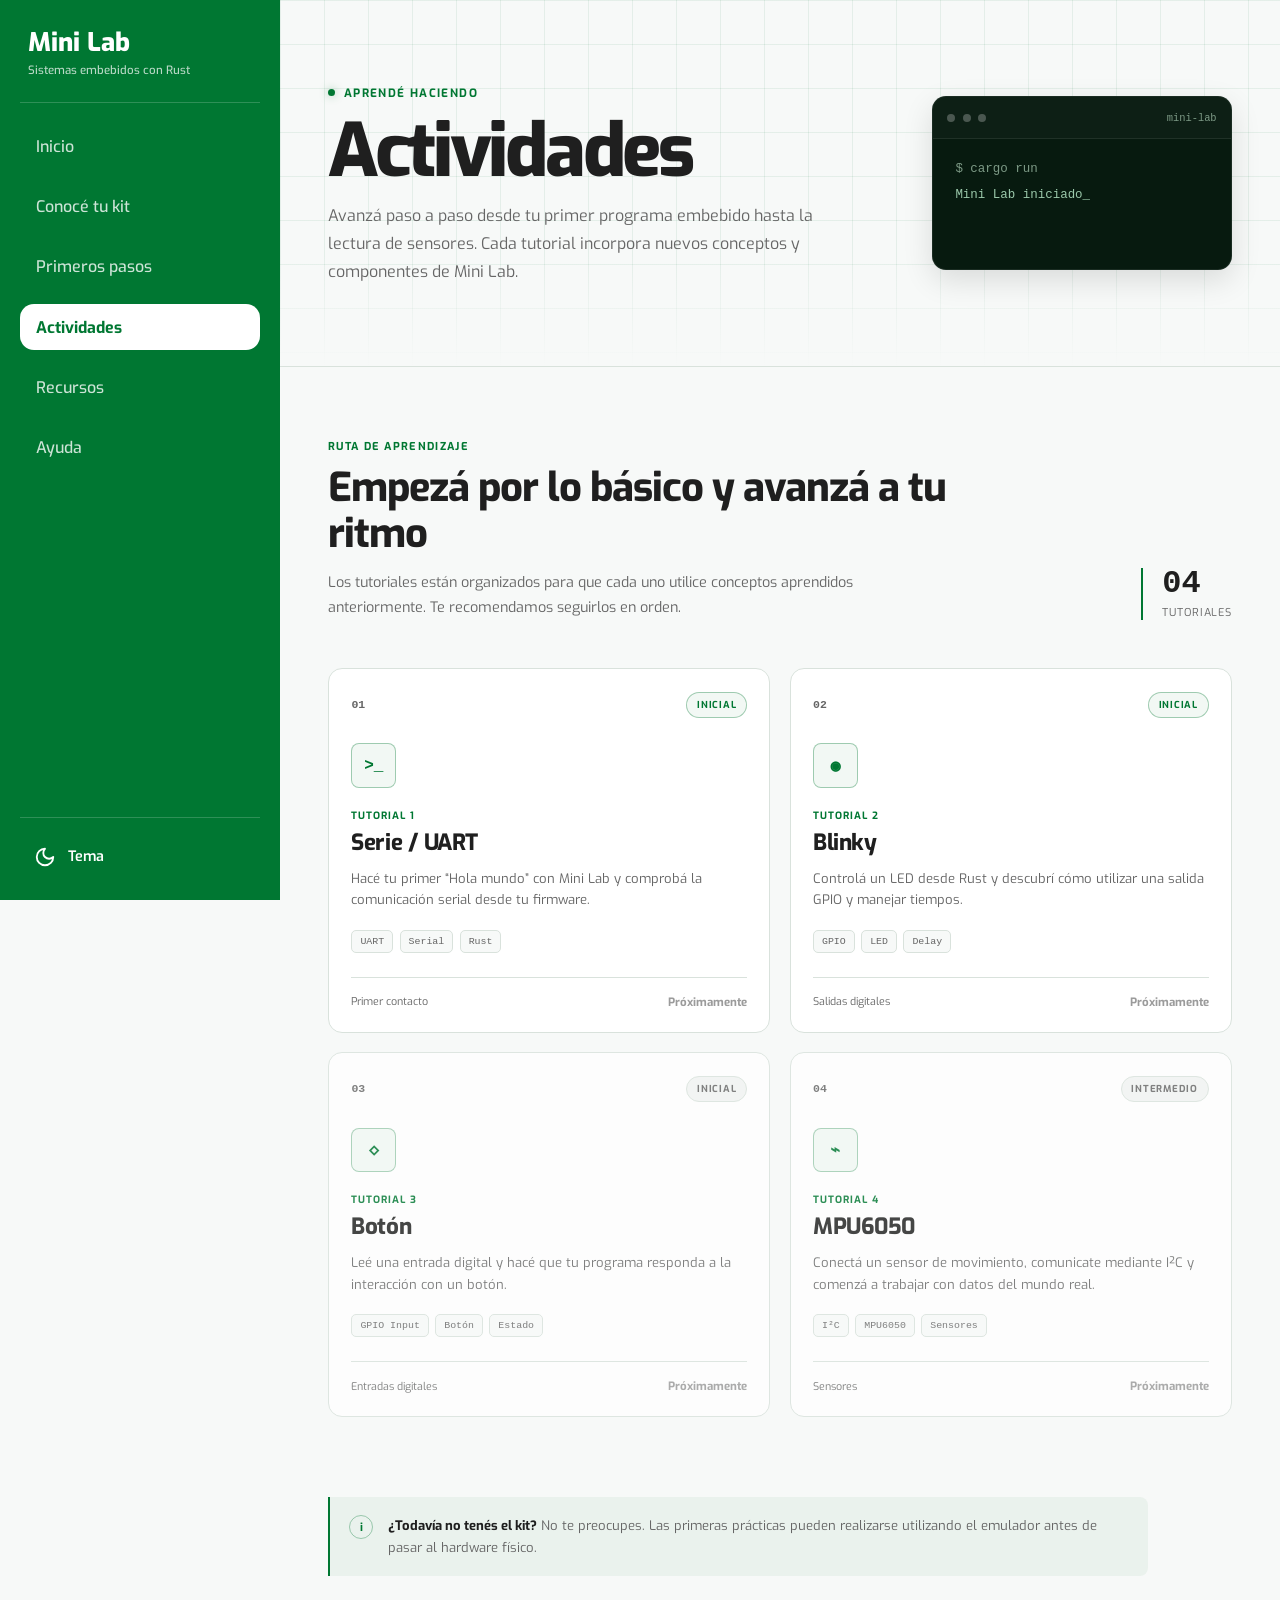
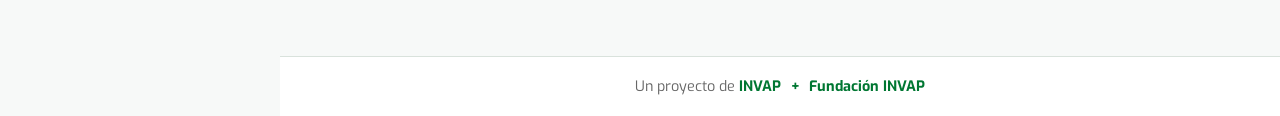
==== commit 8b3fae6a: "feat: crear home de actividades con roadmap de tutoriales" ====
--- a/pages/actividades/index.html
+++ b/pages/actividades/index.html
@@ -2,33 +2,97 @@
 <html lang="es">
     <head>
         <meta charset="UTF-8" />
-        <meta name="viewport" content="width=device-width, initial-scale=1.0" />
-        <meta name="description" content="Mini Lab, plataforma educativa para aprender sistemas embebidos con Rust"/>
+        <meta
+            name="viewport"
+            content="width=device-width, initial-scale=1.0"
+        />
+        <meta
+            name="description"
+            content="Actividades de Mini Lab para aprender sistemas embebidos con Rust"
+        />
+
         <link rel="preconnect" href="https://fonts.googleapis.com" />
-        <link rel="preconnect" href="https://fonts.gstatic.com" crossorigin />
-        <link href="https://fonts.googleapis.com/css2?family=Exo:ital,wght@0,100..900;1,100..900&display=swap" rel="stylesheet"/>
+        <link
+            rel="preconnect"
+            href="https://fonts.gstatic.com"
+            crossorigin
+        />
+        <link
+            href="https://fonts.googleapis.com/css2?family=Exo:ital,wght@0,100..900;1,100..900&display=swap"
+            rel="stylesheet"
+        />
 
         <title>Mini Lab | Actividades</title>
-        <link rel="stylesheet" href="../../css/styles.css">
+
+        <link rel="stylesheet" href="../../css/styles.css" />
         <link rel="stylesheet" href="../../css/pages/actividades.css" />
     </head>
+
     <body>
+        <!-- =========================
+        HEADER
+        ========================= -->
+
         <header class="site-header">
-            <button id="menu-button" class="site-header__menu-button" type="button" aria-label="Abrir menú de navegación" aria-expanded="false" aria-controls="main-navigation">
+            <button
+                id="menu-button"
+                class="site-header__menu-button"
+                type="button"
+                aria-label="Abrir menú de navegación"
+                aria-expanded="false"
+                aria-controls="main-navigation"
+            >
                 ☰
             </button>
-            <a href="../../index.html" class="site-header__brand"> Mini Lab </a>
+
+            <a href="../../index.html" class="site-header__brand">
+                Mini Lab
+            </a>
+
             <div class="site-header__actions">
                 <div class="site-header__logos">
                     <!-- Logos institucionales -->
                 </div>
-                <button class="theme-toggle" data-theme-toggle type="button" aria-label="Cambiar tema">
-                    <svg class="theme-icon sun-icon" xmlns="http://www.w3.org/2000/svg" width="24" height="24" viewBox="0 0 24 24" fill="none" stroke="currentColor" stroke-width="2" stroke-linecap="round" stroke-linejoin="round">
+
+                <button
+                    class="theme-toggle"
+                    data-theme-toggle
+                    type="button"
+                    aria-label="Cambiar tema"
+                >
+                    <svg
+                        class="theme-icon sun-icon"
+                        xmlns="http://www.w3.org/2000/svg"
+                        width="24"
+                        height="24"
+                        viewBox="0 0 24 24"
+                        fill="none"
+                        stroke="currentColor"
+                        stroke-width="2"
+                        stroke-linecap="round"
+                        stroke-linejoin="round"
+                    >
                         <circle cx="12" cy="12" r="4"></circle>
-                        <path d="M12 2v2M12 20v2M4.93 4.93l1.41 1.41M17.66 17.66l1.41 1.41M2 12h2M20 12h2M6.34 17.66l-1.41 1.41M19.07 4.93l-1.41 1.41"></path>
+                        <path
+                            d="M12 2v2M12 20v2M4.93 4.93l1.41 1.41M17.66 17.66l1.41 1.41M2 12h2M20 12h2M6.34 17.66l-1.41 1.41M19.07 4.93l-1.41 1.41"
+                        ></path>
                     </svg>
-                    <svg class="theme-icon moon-icon" xmlns="http://www.w3.org/2000/svg" width="24" height="24" viewBox="0 0 24 24" fill="none"  stroke="currentColor"  stroke-width="2" stroke-linecap="round" stroke-linejoin="round">
-                        <path d="M12 3a6 6 0 0 0 9 9 9 9 0 1 1-9-9Z"></path>
+
+                    <svg
+                        class="theme-icon moon-icon"
+                        xmlns="http://www.w3.org/2000/svg"
+                        width="24"
+                        height="24"
+                        viewBox="0 0 24 24"
+                        fill="none"
+                        stroke="currentColor"
+                        stroke-width="2"
+                        stroke-linecap="round"
+                        stroke-linejoin="round"
+                    >
+                        <path
+                            d="M12 3a6 6 0 0 0 9 9 9 9 0 1 1-9-9Z"
+                        ></path>
                     </svg>
                 </button>
             </div>
@@ -37,65 +101,137 @@
         <!-- =========================
         NAVEGACIÓN
         ========================= -->
+
         <div id="menu-overlay" class="menu-overlay"></div>
-        <nav id="main-navigation" class="site-nav" aria-label="Navegación principal">
+
+        <nav
+            id="main-navigation"
+            class="site-nav"
+            aria-label="Navegación principal"
+        >
             <div class="site-nav__header">
                 <a href="../../index.html" class="site-nav__brand">
-                    <span class="site-nav__brand-name">Mini Lab</span>
-                    <span class="site-nav__brand-subtitle">Sistemas embebidos con Rust</span>
+                    <span class="site-nav__brand-name">
+                        Mini Lab
+                    </span>
+
+                    <span class="site-nav__brand-subtitle">
+                        Sistemas embebidos con Rust
+                    </span>
                 </a>
-                <button id="menu-close" class="site-nav__close" type="button" aria-label="Cerrar menú de navegación">
+
+                <button
+                    id="menu-close"
+                    class="site-nav__close"
+                    type="button"
+                    aria-label="Cerrar menú de navegación"
+                >
                     ✕
                 </button>
             </div>
 
             <ul class="site-nav__list">
                 <li class="site-nav__item">
-                    <a href="../../index.html" class="site-nav__link">
+                    <a
+                        href="../../index.html"
+                        class="site-nav__link"
+                    >
                         Inicio
                     </a>
                 </li>
 
                 <li class="site-nav__item">
-                    <a href="../conoce-tu-kit/" class="site-nav__link">
+                    <a
+                        href="../conoce-tu-kit/"
+                        class="site-nav__link"
+                    >
                         Conocé tu kit
                     </a>
                 </li>
 
                 <li class="site-nav__item">
-                    <a href="../primeros-pasos/" class="site-nav__link">
+                    <a
+                        href="../primeros-pasos/"
+                        class="site-nav__link"
+                    >
                         Primeros pasos
                     </a>
-                </li>   
+                </li>
 
                 <li class="site-nav__item">
-                    <a href="./" class="site-nav__link site-nav__link--active" aria-current="page">
+                    <a
+                        href="./"
+                        class="site-nav__link site-nav__link--active"
+                        aria-current="page"
+                    >
                         Actividades
                     </a>
                 </li>
 
                 <li class="site-nav__item">
-                    <a href="../recursos/" class="site-nav__link">
+                    <a
+                        href="../recursos/"
+                        class="site-nav__link"
+                    >
                         Recursos
                     </a>
                 </li>
 
                 <li class="site-nav__item">
-                    <a href="../ayuda/" class="site-nav__link">
+                    <a
+                        href="../ayuda/"
+                        class="site-nav__link"
+                    >
                         Ayuda
                     </a>
                 </li>
             </ul>
+
             <div class="site-nav__footer">
-                <button class="theme-toggle theme-toggle--sidebar" data-theme-toggle type="button" aria-label="Cambiar tema">
-                    <svg class="theme-icon sun-icon" xmlns="http://www.w3.org/2000/svg" width="24" height="24" viewBox="0 0 24 24" fill="none" stroke="currentColor" stroke-width="2" stroke-linecap="round" stroke-linejoin="round">
+                <button
+                    class="theme-toggle theme-toggle--sidebar"
+                    data-theme-toggle
+                    type="button"
+                    aria-label="Cambiar tema"
+                >
+                    <svg
+                        class="theme-icon sun-icon"
+                        xmlns="http://www.w3.org/2000/svg"
+                        width="24"
+                        height="24"
+                        viewBox="0 0 24 24"
+                        fill="none"
+                        stroke="currentColor"
+                        stroke-width="2"
+                        stroke-linecap="round"
+                        stroke-linejoin="round"
+                    >
                         <circle cx="12" cy="12" r="4"></circle>
-                        <path d="M12 2v2M12 20v2M4.93 4.93l1.41 1.41M17.66 17.66l1.41 1.41M2 12h2M20 12h2M6.34 17.66l-1.41 1.41M19.07 4.93l-1.41 1.41"></path>
+                        <path
+                            d="M12 2v2M12 20v2M4.93 4.93l1.41 1.41M17.66 17.66l1.41 1.41M2 12h2M20 12h2M6.34 17.66l-1.41 1.41M19.07 4.93l-1.41 1.41"
+                        ></path>
                     </svg>
-                    <svg class="theme-icon moon-icon" xmlns="http://www.w3.org/2000/svg" width="24" height="24" viewBox="0 0 24 24" fill="none" stroke="currentColor" stroke-width="2" stroke-linecap="round" stroke-linejoin="round">
-                        <path d="M12 3a6 6 0 0 0 9 9 9 9 0 1 1-9-9Z"></path>
+
+                    <svg
+                        class="theme-icon moon-icon"
+                        xmlns="http://www.w3.org/2000/svg"
+                        width="24"
+                        height="24"
+                        viewBox="0 0 24 24"
+                        fill="none"
+                        stroke="currentColor"
+                        stroke-width="2"
+                        stroke-linecap="round"
+                        stroke-linejoin="round"
+                    >
+                        <path
+                            d="M12 3a6 6 0 0 0 9 9 9 9 0 1 1-9-9Z"
+                        ></path>
                     </svg>
-                    <span class="theme-toggle__label">Tema</span>
+
+                    <span class="theme-toggle__label">
+                        Tema
+                    </span>
                 </button>
             </div>
         </nav>
@@ -103,43 +239,345 @@
         <!-- =========================
         CONTENIDO
         ========================= -->
+
         <main>
-            <header class="page-header">
+            <!-- HERO -->
+
+            <section class="activities-home-hero">
                 <div class="page-container">
-                    <h1 class="page-header__title">Actividades</h1>
+                    <div class="activities-home-hero__content">
+                        <p class="activities-home-hero__eyebrow">
+                            <span
+                                class="activities-home-hero__dot"
+                                aria-hidden="true"
+                            ></span>
+
+                            Aprendé haciendo
+                        </p>
+
+                        <h1 class="activities-home-hero__title">
+                            Actividades
+                        </h1>
+
+                        <p class="activities-home-hero__description">
+                            Avanzá paso a paso desde tu primer programa
+                            embebido hasta la lectura de sensores.
+                            Cada tutorial incorpora nuevos conceptos
+                            y componentes de Mini Lab.
+                        </p>
+                    </div>
+
+                    <div
+                        class="activities-home-hero__terminal"
+                        aria-hidden="true"
+                    >
+                        <div class="activities-home-hero__terminal-header">
+                            <span></span>
+                            <span></span>
+                            <span></span>
+
+                            <p>mini-lab</p>
+                        </div>
+
+                        <div class="activities-home-hero__terminal-body">
+                            <span>$ cargo run</span>
+
+                            <span class="activities-home-hero__terminal-success">
+                                Mini Lab iniciado_
+                            </span>
+                        </div>
+                    </div>
                 </div>
-            </header>
-            <section class="development-section">
+            </section>
+
+            <!-- INTRO -->
+
+            <section class="activities-home-intro">
                 <div class="page-container">
-                    <div class="development-notice">
-                        <span class="development-notice__icon" aria-hidden="true">
-                            🛠
+                    <div class="activities-home-intro__content">
+                        <p class="activities-home-section-label">
+                            Ruta de aprendizaje
+                        </p>
+
+                        <h2 class="activities-home-intro__title">
+                            Empezá por lo básico y avanzá a tu ritmo
+                        </h2>
+
+                        <p class="activities-home-intro__description">
+                            Los tutoriales están organizados para que cada
+                            uno utilice conceptos aprendidos anteriormente.
+                            Te recomendamos seguirlos en orden.
+                        </p>
+                    </div>
+
+                    <div class="activities-home-progress">
+                        <span class="activities-home-progress__number">
+                            04
                         </span>
+
+                        <span class="activities-home-progress__label">
+                            tutoriales
+                        </span>
+                    </div>
+                </div>
+            </section>
+
+            <!-- TUTORIALES -->
+
+            <section class="activities-home-catalog">
+                <div class="page-container">
+                    <div class="activities-home-grid">
+
+                        <!-- TUTORIAL 01 -->
+
+                        <article
+                            class="tutorial-card tutorial-card--available"
+                        >
+                            <div class="tutorial-card__top">
+                                <span class="tutorial-card__number">
+                                    01
+                                </span>
+
+                                <span class="tutorial-card__status">
+                                    Inicial
+                                </span>
+                            </div>
+
+                            <div class="tutorial-card__icon" aria-hidden="true">
+                                &gt;_
+                            </div>
+
+                            <div class="tutorial-card__content">
+                                <p class="tutorial-card__eyebrow">
+                                    Tutorial 1
+                                </p>
+
+                                <h2 class="tutorial-card__title">
+                                    Serie / UART
+                                </h2>
+
+                                <p class="tutorial-card__description">
+                                    Hacé tu primer “Hola mundo” con Mini Lab
+                                    y comprobá la comunicación serial desde
+                                    tu firmware.
+                                </p>
+
+                                <div class="tutorial-card__tags">
+                                    <span>UART</span>
+                                    <span>Serial</span>
+                                    <span>Rust</span>
+                                </div>
+                            </div>
+
+                            <div class="tutorial-card__footer">
+                                <span class="tutorial-card__level">
+                                    Primer contacto
+                                </span>
+
+                                <span
+                                    class="tutorial-card__action tutorial-card__action--pending"
+                                >
+                                    Próximamente
+                                </span>
+                            </div>
+                        </article>
+
+                        <!-- TUTORIAL 02 -->
+
+                        <article
+                            class="tutorial-card tutorial-card--available"
+                        >
+                            <div class="tutorial-card__top">
+                                <span class="tutorial-card__number">
+                                    02
+                                </span>
+
+                                <span class="tutorial-card__status">
+                                    Inicial
+                                </span>
+                            </div>
+
+                            <div class="tutorial-card__icon" aria-hidden="true">
+                                ◉
+                            </div>
+
+                            <div class="tutorial-card__content">
+                                <p class="tutorial-card__eyebrow">
+                                    Tutorial 2
+                                </p>
+
+                                <h2 class="tutorial-card__title">
+                                    Blinky
+                                </h2>
+
+                                <p class="tutorial-card__description">
+                                    Controlá un LED desde Rust y descubrí
+                                    cómo utilizar una salida GPIO y manejar
+                                    tiempos.
+                                </p>
+
+                                <div class="tutorial-card__tags">
+                                    <span>GPIO</span>
+                                    <span>LED</span>
+                                    <span>Delay</span>
+                                </div>
+                            </div>
+
+                            <div class="tutorial-card__footer">
+                                <span class="tutorial-card__level">
+                                    Salidas digitales
+                                </span>
+
+                                <span
+                                    class="tutorial-card__action tutorial-card__action--pending"
+                                >
+                                    Próximamente
+                                </span>
+                            </div>
+                        </article>
+
+                        <!-- TUTORIAL 03 -->
+
+                        <article
+                            class="tutorial-card tutorial-card--locked"
+                        >
+                            <div class="tutorial-card__top">
+                                <span class="tutorial-card__number">
+                                    03
+                                </span>
+
+                                <span
+                                    class="tutorial-card__status tutorial-card__status--future"
+                                >
+                                    Inicial
+                                </span>
+                            </div>
+
+                            <div class="tutorial-card__icon" aria-hidden="true">
+                                ◇
+                            </div>
+
+                            <div class="tutorial-card__content">
+                                <p class="tutorial-card__eyebrow">
+                                    Tutorial 3
+                                </p>
+
+                                <h2 class="tutorial-card__title">
+                                    Botón
+                                </h2>
+
+                                <p class="tutorial-card__description">
+                                    Leé una entrada digital y hacé que
+                                    tu programa responda a la interacción
+                                    con un botón.
+                                </p>
+
+                                <div class="tutorial-card__tags">
+                                    <span>GPIO Input</span>
+                                    <span>Botón</span>
+                                    <span>Estado</span>
+                                </div>
+                            </div>
+
+                            <div class="tutorial-card__footer">
+                                <span class="tutorial-card__level">
+                                    Entradas digitales
+                                </span>
+
+                                <span
+                                    class="tutorial-card__action tutorial-card__action--pending"
+                                >
+                                    Próximamente
+                                </span>
+                            </div>
+                        </article>
+
+                        <!-- TUTORIAL 04 -->
+
+                        <article
+                            class="tutorial-card tutorial-card--locked"
+                        >
+                            <div class="tutorial-card__top">
+                                <span class="tutorial-card__number">
+                                    04
+                                </span>
+
+                                <span
+                                    class="tutorial-card__status tutorial-card__status--intermediate"
+                                >
+                                    Intermedio
+                                </span>
+                            </div>
+
+                            <div class="tutorial-card__icon" aria-hidden="true">
+                                ⌁
+                            </div>
+
+                            <div class="tutorial-card__content">
+                                <p class="tutorial-card__eyebrow">
+                                    Tutorial 4
+                                </p>
+
+                                <h2 class="tutorial-card__title">
+                                    MPU6050
+                                </h2>
+
+                                <p class="tutorial-card__description">
+                                    Conectá un sensor de movimiento,
+                                    comunicate mediante I²C y comenzá
+                                    a trabajar con datos del mundo real.
+                                </p>
+
+                                <div class="tutorial-card__tags">
+                                    <span>I²C</span>
+                                    <span>MPU6050</span>
+                                    <span>Sensores</span>
+                                </div>
+                            </div>
+
+                            <div class="tutorial-card__footer">
+                                <span class="tutorial-card__level">
+                                    Sensores
+                                </span>
+
+                                <span
+                                    class="tutorial-card__action tutorial-card__action--pending"
+                                >
+                                    Próximamente
+                                </span>
+                            </div>
+                        </article>
+                    </div>
+                </div>
+            </section>
+
+            <!-- NOTA -->
+
+            <section class="activities-home-note">
+                <div class="page-container">
+                    <div class="activities-home-note__content">
+                        <span
+                            class="activities-home-note__icon"
+                            aria-hidden="true"
+                        >
+                            i
+                        </span>
+
                         <p>
-                            <strong>
-                                Mini Lab se encuentra actualmente en desarrollo.
-                            </strong>
-                            Los contenidos, actividades y estructura pueden
-                            modificarse a medida que avance el proyecto.
+                            <strong>¿Todavía no tenés el kit?</strong>
+                            No te preocupes. Las primeras prácticas pueden
+                            realizarse utilizando el emulador antes de pasar
+                            al hardware físico.
                         </p>
                     </div>
                 </div>
             </section>
-            <a href="./actividad-01/" class="activity-card">
-                <span class="activity-card__number">01</span>
-
-                <div>
-                    <h2>Creá patrones con un LED</h2>
-                    <p>Experimentá con GPIO, tiempos y secuencias.</p>
-                </div>
-
-                <span>Comenzar →</span>
-            </a>
         </main>
 
         <!-- =========================
         FOOTER
         ========================= -->
+
         <footer class="site-footer">
             <p>
                 Un proyecto de
--- a/css/pages/actividades.css
+++ b/css/pages/actividades.css
@@ -1130,4 +1130,685 @@
     .activity-content {
         padding-top: 3.5rem;
     }
+}
+
+/* =========================================================
+   HOME DE ACTIVIDADES
+   ========================================================= */
+
+
+/* =========================
+   HERO
+   ========================= */
+
+.activities-home-hero {
+    position: relative;
+
+    overflow: hidden;
+
+    padding: 3.5rem 0;
+
+    border-bottom: 1px solid var(--border);
+
+    background-color: var(--background);
+
+    background-image:
+        linear-gradient(
+            var(--grid-color) 1px,
+            transparent 1px
+        ),
+        linear-gradient(
+            90deg,
+            var(--grid-color) 1px,
+            transparent 1px
+        );
+
+    background-size: 44px 44px;
+}
+
+.activities-home-hero::after {
+    content: "";
+
+    position: absolute;
+    inset: auto 0 0;
+
+    height: 7rem;
+
+    background:
+        linear-gradient(
+            to bottom,
+            transparent,
+            var(--background)
+        );
+
+    pointer-events: none;
+}
+
+.activities-home-hero .page-container {
+    position: relative;
+    z-index: 1;
+
+    display: grid;
+    grid-template-columns: 1fr;
+    gap: 2.5rem;
+
+    align-items: center;
+}
+
+.activities-home-hero__content {
+    max-width: 720px;
+}
+
+.activities-home-hero__eyebrow {
+    display: inline-flex;
+    align-items: center;
+    gap: 0.55rem;
+
+    margin: 0 0 1rem;
+
+    color: var(--steps-accent);
+
+    font-size: 0.72rem;
+    font-weight: 700;
+
+    letter-spacing: 0.12em;
+    text-transform: uppercase;
+}
+
+.activities-home-hero__dot {
+    width: 7px;
+    height: 7px;
+
+    border-radius: 50%;
+
+    background-color: var(--steps-accent);
+
+    box-shadow:
+        0 0 10px var(--steps-accent-glow);
+}
+
+.activities-home-hero__title {
+    margin: 0 0 1rem;
+
+    color: var(--text-primary);
+
+    font-size: clamp(2.8rem, 7vw, 4.6rem);
+    font-weight: 800;
+    line-height: 0.95;
+
+    letter-spacing: -0.045em;
+}
+
+.activities-home-hero__description {
+    max-width: 660px;
+
+    margin: 0;
+
+    color: var(--text-secondary);
+
+    font-size: 1rem;
+    line-height: 1.75;
+}
+
+
+/* =========================
+   TERMINAL HERO
+   ========================= */
+
+.activities-home-hero__terminal {
+    width: 100%;
+    max-width: 410px;
+
+    overflow: hidden;
+
+    border: 1px solid var(--code-window-header-border);
+    border-radius: var(--radius-medium);
+
+    background-color: var(--code-window-bg);
+
+    box-shadow: var(--box-shadow);
+}
+
+.activities-home-hero__terminal-header {
+    display: flex;
+    align-items: center;
+    gap: 0.45rem;
+
+    min-height: 42px;
+
+    padding: 0 0.9rem;
+
+    border-bottom:
+        1px solid var(--code-window-header-border);
+
+    background-color:
+        var(--code-window-header-bg);
+}
+
+.activities-home-hero__terminal-header span {
+    width: 8px;
+    height: 8px;
+
+    border-radius: 50%;
+
+    background-color:
+        rgba(255, 255, 255, 0.25);
+}
+
+.activities-home-hero__terminal-header p {
+    margin: 0 0 0 auto;
+
+    color: var(--code-window-muted);
+
+    font-family: monospace;
+    font-size: 0.65rem;
+}
+
+.activities-home-hero__terminal-body {
+    display: flex;
+    flex-direction: column;
+    gap: 0.8rem;
+
+    min-height: 130px;
+
+    padding: 1.4rem;
+
+    color: var(--code-window-muted);
+
+    font-family: monospace;
+    font-size: 0.78rem;
+}
+
+.activities-home-hero__terminal-success {
+    color: var(--code-window-text);
+}
+
+
+/* =========================
+   INTRO
+   ========================= */
+
+.activities-home-intro {
+    padding: 3.5rem 0 2rem;
+}
+
+.activities-home-intro .page-container {
+    display: flex;
+    flex-direction: column;
+    gap: 1.5rem;
+}
+
+.activities-home-intro__content {
+    max-width: 700px;
+}
+
+.activities-home-section-label {
+    margin: 0 0 0.65rem;
+
+    color: var(--steps-accent);
+
+    font-size: 0.68rem;
+    font-weight: 700;
+
+    letter-spacing: 0.12em;
+    text-transform: uppercase;
+}
+
+.activities-home-intro__title {
+    margin: 0;
+
+    color: var(--text-primary);
+
+    font-size: clamp(1.8rem, 5vw, 2.5rem);
+    font-weight: 750;
+
+    line-height: 1.15;
+    letter-spacing: -0.025em;
+}
+
+.activities-home-intro__description {
+    max-width: 620px;
+
+    margin: 0.9rem 0 0;
+
+    color: var(--text-secondary);
+
+    font-size: 0.9rem;
+    line-height: 1.7;
+}
+
+
+/* =========================
+   CONTADOR
+   ========================= */
+
+.activities-home-progress {
+    display: flex;
+    flex-direction: column;
+
+    width: fit-content;
+
+    padding-left: 1.2rem;
+
+    border-left:
+        2px solid var(--steps-accent);
+}
+
+.activities-home-progress__number {
+    color: var(--text-primary);
+
+    font-family: monospace;
+    font-size: 2rem;
+    font-weight: 700;
+
+    line-height: 1;
+}
+
+.activities-home-progress__label {
+    margin-top: 0.3rem;
+
+    color: var(--text-secondary);
+
+    font-size: 0.68rem;
+
+    letter-spacing: 0.08em;
+    text-transform: uppercase;
+}
+
+
+/* =========================
+   CATÁLOGO
+   ========================= */
+
+.activities-home-catalog {
+    padding: 1rem 0 4rem;
+}
+
+.activities-home-grid {
+    display: grid;
+    grid-template-columns: 1fr;
+
+    gap: 1.2rem;
+}
+
+
+/* =========================
+   TARJETAS
+   ========================= */
+
+.tutorial-card {
+    position: relative;
+
+    display: flex;
+    flex-direction: column;
+
+    min-height: 360px;
+
+    padding: 1.4rem;
+
+    overflow: hidden;
+
+    border: 1px solid var(--border);
+    border-radius: var(--radius-medium);
+
+    background-color: var(--surface);
+
+    transition:
+        transform 0.2s ease,
+        border-color 0.2s ease,
+        box-shadow 0.2s ease;
+}
+
+.tutorial-card::before {
+    content: "";
+
+    position: absolute;
+    top: 0;
+    left: 0;
+
+    width: 100%;
+    height: 2px;
+
+    background:
+        linear-gradient(
+            90deg,
+            var(--steps-accent),
+            transparent
+        );
+
+    opacity: 0;
+}
+
+.tutorial-card:hover {
+    border-color:
+        var(--steps-accent-border);
+
+    transform: translateY(-3px);
+
+    box-shadow: var(--shadow-small);
+}
+
+.tutorial-card:hover::before {
+    opacity: 1;
+}
+
+
+/* =========================
+   CABECERA CARD
+   ========================= */
+
+.tutorial-card__top {
+    display: flex;
+    align-items: center;
+    justify-content: space-between;
+
+    margin-bottom: 1.6rem;
+}
+
+.tutorial-card__number {
+    color: var(--text-secondary);
+
+    font-family: monospace;
+    font-size: 0.72rem;
+    font-weight: 700;
+}
+
+.tutorial-card__status {
+    display: inline-flex;
+    align-items: center;
+
+    padding: 0.35rem 0.6rem;
+
+    border:
+        1px solid var(--steps-accent-border);
+    border-radius: 999px;
+
+    background-color:
+        var(--steps-accent-soft);
+
+    color: var(--steps-accent);
+
+    font-size: 0.6rem;
+    font-weight: 700;
+
+    letter-spacing: 0.08em;
+    text-transform: uppercase;
+}
+
+.tutorial-card__status--future {
+    border-color: var(--border);
+
+    background-color: var(--card-background);
+
+    color: var(--text-secondary);
+}
+
+.tutorial-card__status--intermediate {
+    border-color: var(--border);
+
+    background-color: var(--card-background);
+
+    color: var(--text-secondary);
+}
+
+
+/* =========================
+   ICONO
+   ========================= */
+
+.tutorial-card__icon {
+    display: flex;
+    align-items: center;
+    justify-content: center;
+
+    width: 2.8rem;
+    height: 2.8rem;
+
+    margin-bottom: 1.3rem;
+
+    border:
+        1px solid var(--steps-accent-border);
+    border-radius: var(--radius-small);
+
+    background-color:
+        var(--steps-accent-soft);
+
+    color: var(--steps-accent);
+
+    font-family: monospace;
+    font-size: 1rem;
+    font-weight: 700;
+}
+
+
+/* =========================
+   CONTENIDO CARD
+   ========================= */
+
+.tutorial-card__content {
+    flex: 1;
+}
+
+.tutorial-card__eyebrow {
+    margin: 0 0 0.35rem;
+
+    color: var(--steps-accent);
+
+    font-size: 0.63rem;
+    font-weight: 700;
+
+    letter-spacing: 0.1em;
+    text-transform: uppercase;
+}
+
+.tutorial-card__title {
+    margin: 0 0 0.7rem;
+
+    color: var(--text-primary);
+
+    font-size: 1.4rem;
+    font-weight: 750;
+
+    letter-spacing: -0.02em;
+}
+
+.tutorial-card__description {
+    margin: 0;
+
+    color: var(--text-secondary);
+
+    font-size: 0.82rem;
+    line-height: 1.65;
+}
+
+
+/* =========================
+   TAGS
+   ========================= */
+
+.tutorial-card__tags {
+    display: flex;
+    flex-wrap: wrap;
+
+    gap: 0.4rem;
+
+    margin-top: 1.2rem;
+}
+
+.tutorial-card__tags span {
+    padding: 0.3rem 0.5rem;
+
+    border: 1px solid var(--border);
+    border-radius: 5px;
+
+    background-color: var(--background);
+
+    color: var(--text-secondary);
+
+    font-family: monospace;
+    font-size: 0.62rem;
+}
+
+
+/* =========================
+   FOOTER CARD
+   ========================= */
+
+.tutorial-card__footer {
+    display: flex;
+    align-items: center;
+    justify-content: space-between;
+
+    gap: 1rem;
+
+    margin-top: 1.5rem;
+    padding-top: 1rem;
+
+    border-top: 1px solid var(--border);
+}
+
+.tutorial-card__level {
+    color: var(--text-secondary);
+
+    font-size: 0.67rem;
+}
+
+.tutorial-card__action {
+    color: var(--steps-accent);
+
+    font-size: 0.72rem;
+    font-weight: 700;
+}
+
+.tutorial-card__action--pending {
+    color: var(--text-secondary);
+
+    opacity: 0.65;
+}
+
+
+/* =========================
+   TARJETAS FUTURAS
+   ========================= */
+
+.tutorial-card--locked {
+    opacity: 0.82;
+}
+
+.tutorial-card--locked:hover {
+    transform: none;
+
+    border-color: var(--border);
+
+    box-shadow: none;
+}
+
+.tutorial-card--locked:hover::before {
+    opacity: 0;
+}
+
+
+/* =========================
+   NOTA INFERIOR
+   ========================= */
+
+.activities-home-note {
+    padding: 0 0 5rem;
+}
+
+.activities-home-note__content {
+    display: flex;
+    align-items: flex-start;
+    gap: 0.9rem;
+
+    max-width: 820px;
+
+    padding: 1.1rem 1.2rem;
+
+    border-left:
+        2px solid var(--steps-accent);
+    border-radius:
+        0 var(--radius-small)
+        var(--radius-small) 0;
+
+    background-color:
+        var(--steps-accent-soft);
+}
+
+.activities-home-note__icon {
+    display: flex;
+    align-items: center;
+    justify-content: center;
+
+    width: 1.5rem;
+    height: 1.5rem;
+
+    flex-shrink: 0;
+
+    border:
+        1px solid var(--steps-accent-border);
+    border-radius: 50%;
+
+    color: var(--steps-accent);
+
+    font-size: 0.7rem;
+    font-weight: 700;
+}
+
+.activities-home-note p {
+    margin: 0;
+
+    color: var(--text-secondary);
+
+    font-size: 0.82rem;
+    line-height: 1.65;
+}
+
+.activities-home-note strong {
+    color: var(--text-primary);
+}
+
+
+/* =========================
+   RESPONSIVE
+   ========================= */
+
+@media (min-width: 700px) {
+    .activities-home-grid {
+        grid-template-columns:
+            repeat(2, minmax(0, 1fr));
+    }
+
+    .activities-home-intro .page-container {
+        flex-direction: row;
+
+        align-items: flex-end;
+        justify-content: space-between;
+    }
+}
+
+@media (min-width: 1024px) {
+    .activities-home-hero {
+        padding: 5rem 0;
+    }
+
+    .activities-home-hero .page-container {
+        grid-template-columns:
+            minmax(0, 1.4fr)
+            minmax(300px, 0.6fr);
+
+        gap: 4rem;
+    }
+
+    .activities-home-hero__terminal {
+        justify-self: end;
+    }
+
+    .activities-home-intro {
+        padding-top: 4.5rem;
+    }
+
+    .activities-home-catalog {
+        padding-bottom: 5rem;
+    }
 }
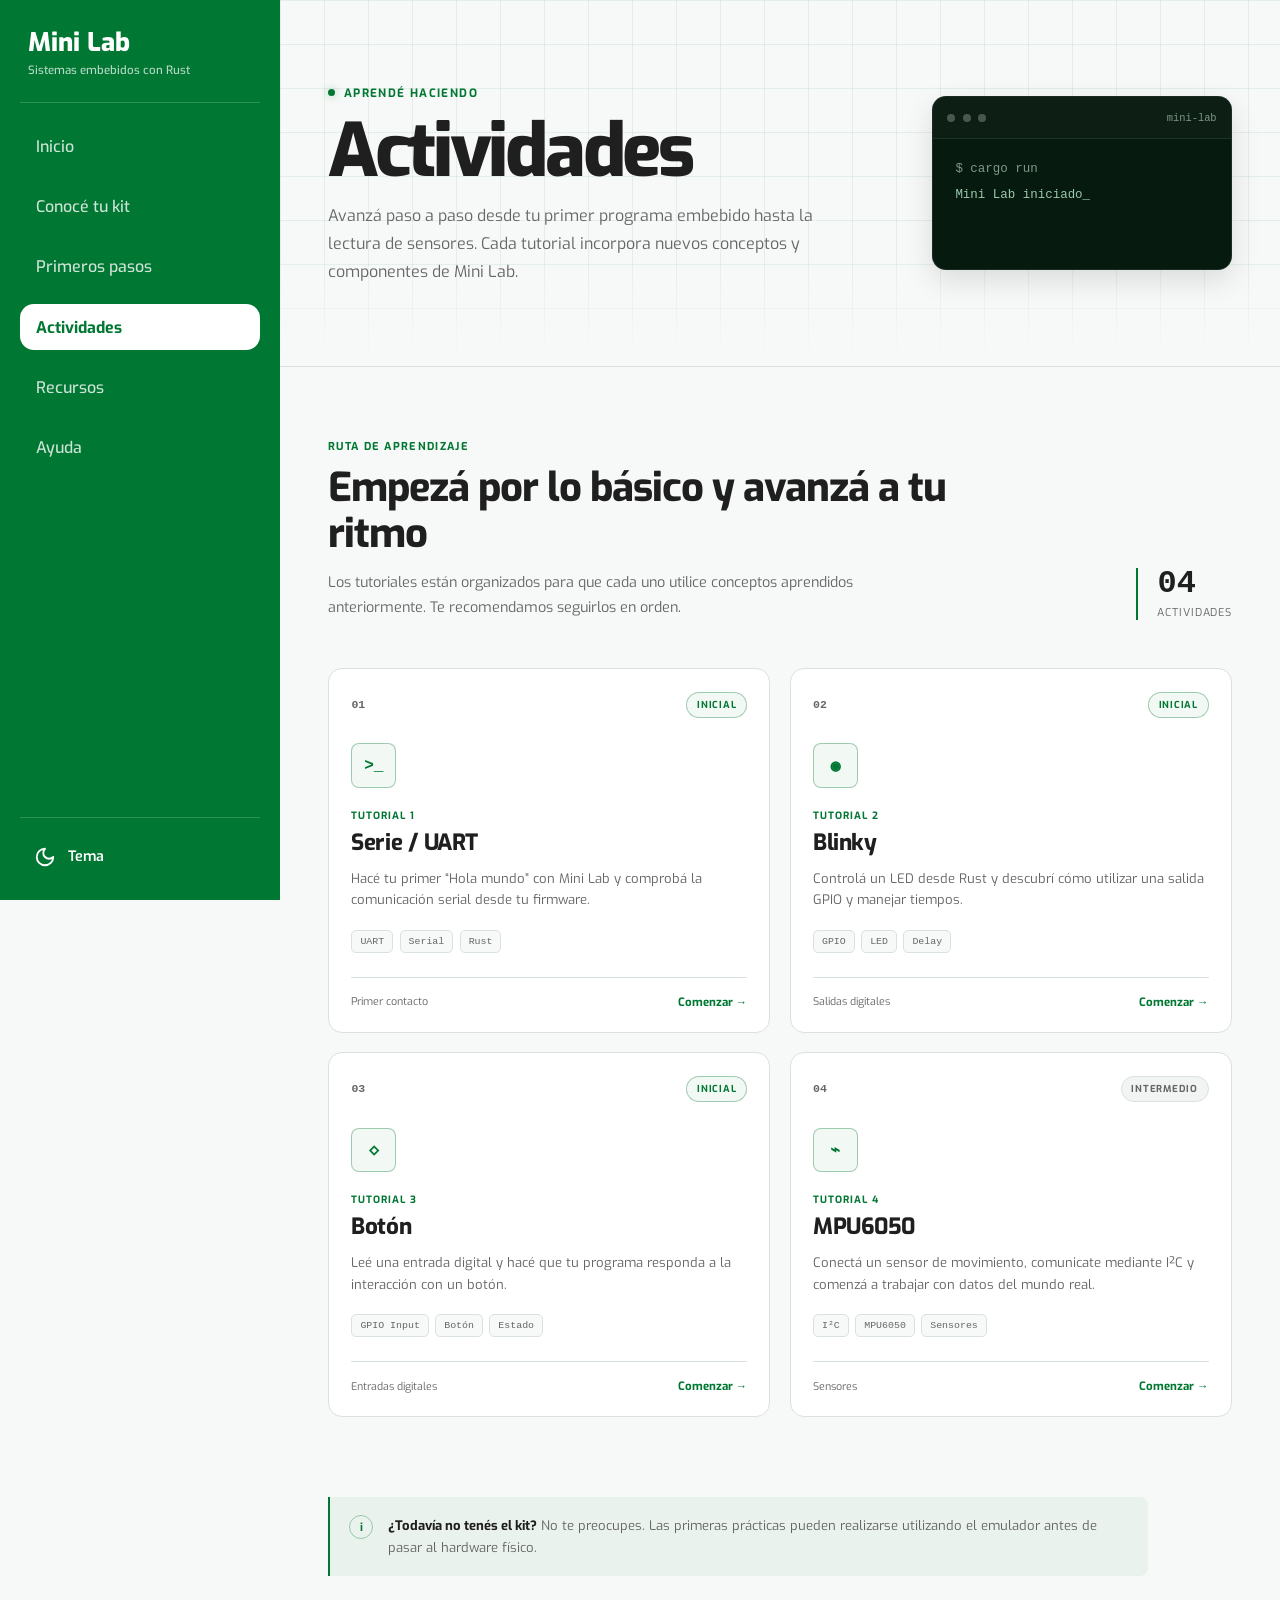
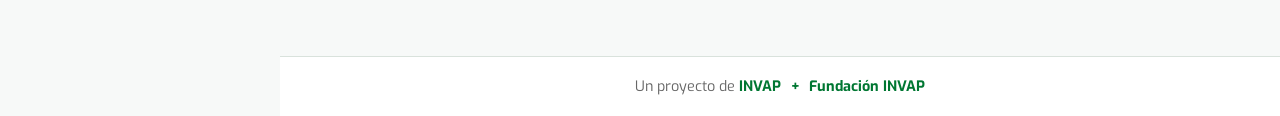
==== commit 8410ccdb: "feat: estructura de tutoriales completa" ====
--- a/pages/actividades/index.html
+++ b/pages/actividades/index.html
@@ -316,7 +316,7 @@
                         </span>
 
                         <span class="activities-home-progress__label">
-                            tutoriales
+                            actividades
                         </span>
                     </div>
                 </div>
@@ -330,7 +330,8 @@
 
                         <!-- TUTORIAL 01 -->
 
-                        <article
+                        <a
+                            href="./actividad-01/"
                             class="tutorial-card tutorial-card--available"
                         >
                             <div class="tutorial-card__top">
@@ -375,17 +376,18 @@
                                 </span>
 
                                 <span
-                                    class="tutorial-card__action tutorial-card__action--pending"
+                                    class="tutorial-card__action"
                                 >
-                                    Próximamente
-                                </span>
-                            </div>
-                        </article>
+                                    Comenzar →
+                                </span>
+                            </div>
+                        </a>
 
                         <!-- TUTORIAL 02 -->
 
-                        <article
+                        <a
                             class="tutorial-card tutorial-card--available"
+                            href="./actividad-02/"
                         >
                             <div class="tutorial-card__top">
                                 <span class="tutorial-card__number">
@@ -429,26 +431,25 @@
                                 </span>
 
                                 <span
-                                    class="tutorial-card__action tutorial-card__action--pending"
+                                    class="tutorial-card__action"
                                 >
-                                    Próximamente
-                                </span>
-                            </div>
-                        </article>
+                                    Comenzar →
+                                </span>
+                            </div>
+                        </a>
 
                         <!-- TUTORIAL 03 -->
 
-                        <article
-                            class="tutorial-card tutorial-card--locked"
+                        <a
+                            href="./actividad-03/"
+                            class="tutorial-card tutorial-card--available"
                         >
                             <div class="tutorial-card__top">
                                 <span class="tutorial-card__number">
                                     03
                                 </span>
 
-                                <span
-                                    class="tutorial-card__status tutorial-card__status--future"
-                                >
+                                <span class="tutorial-card__status">
                                     Inicial
                                 </span>
                             </div>
@@ -485,17 +486,18 @@
                                 </span>
 
                                 <span
-                                    class="tutorial-card__action tutorial-card__action--pending"
+                                    class="tutorial-card__action"
                                 >
-                                    Próximamente
-                                </span>
-                            </div>
-                        </article>
+                                    Comenzar →
+                                </span>
+                            </div>
+                        </a>
 
                         <!-- TUTORIAL 04 -->
 
-                        <article
-                            class="tutorial-card tutorial-card--locked"
+                        <a
+                            href="./actividad-04/"
+                            class="tutorial-card tutorial-card--available"
                         >
                             <div class="tutorial-card__top">
                                 <span class="tutorial-card__number">
@@ -541,12 +543,12 @@
                                 </span>
 
                                 <span
-                                    class="tutorial-card__action tutorial-card__action--pending"
+                                    class="tutorial-card__action"
                                 >
-                                    Próximamente
-                                </span>
-                            </div>
-                        </article>
+                                    Comenzar →
+                                </span>
+                            </div>
+                        </a>
                     </div>
                 </div>
             </section>
--- a/css/pages/actividades.css
+++ b/css/pages/actividades.css
@@ -299,6 +299,11 @@
     background-color: var(--steps-accent-soft);
 
     color: var(--steps-accent);
+}
+
+.learning-card__icon svg {
+    width: 1.2rem;
+    height: 1.2rem;
 }
 
 .learning-card__title {
@@ -1492,6 +1497,11 @@
     opacity: 1;
 }
 
+.tutorial-card:focus-visible {
+    outline: 2px solid var(--steps-accent);
+    outline-offset: -3px;
+}
+
 
 /* =========================
    CABECERA CARD
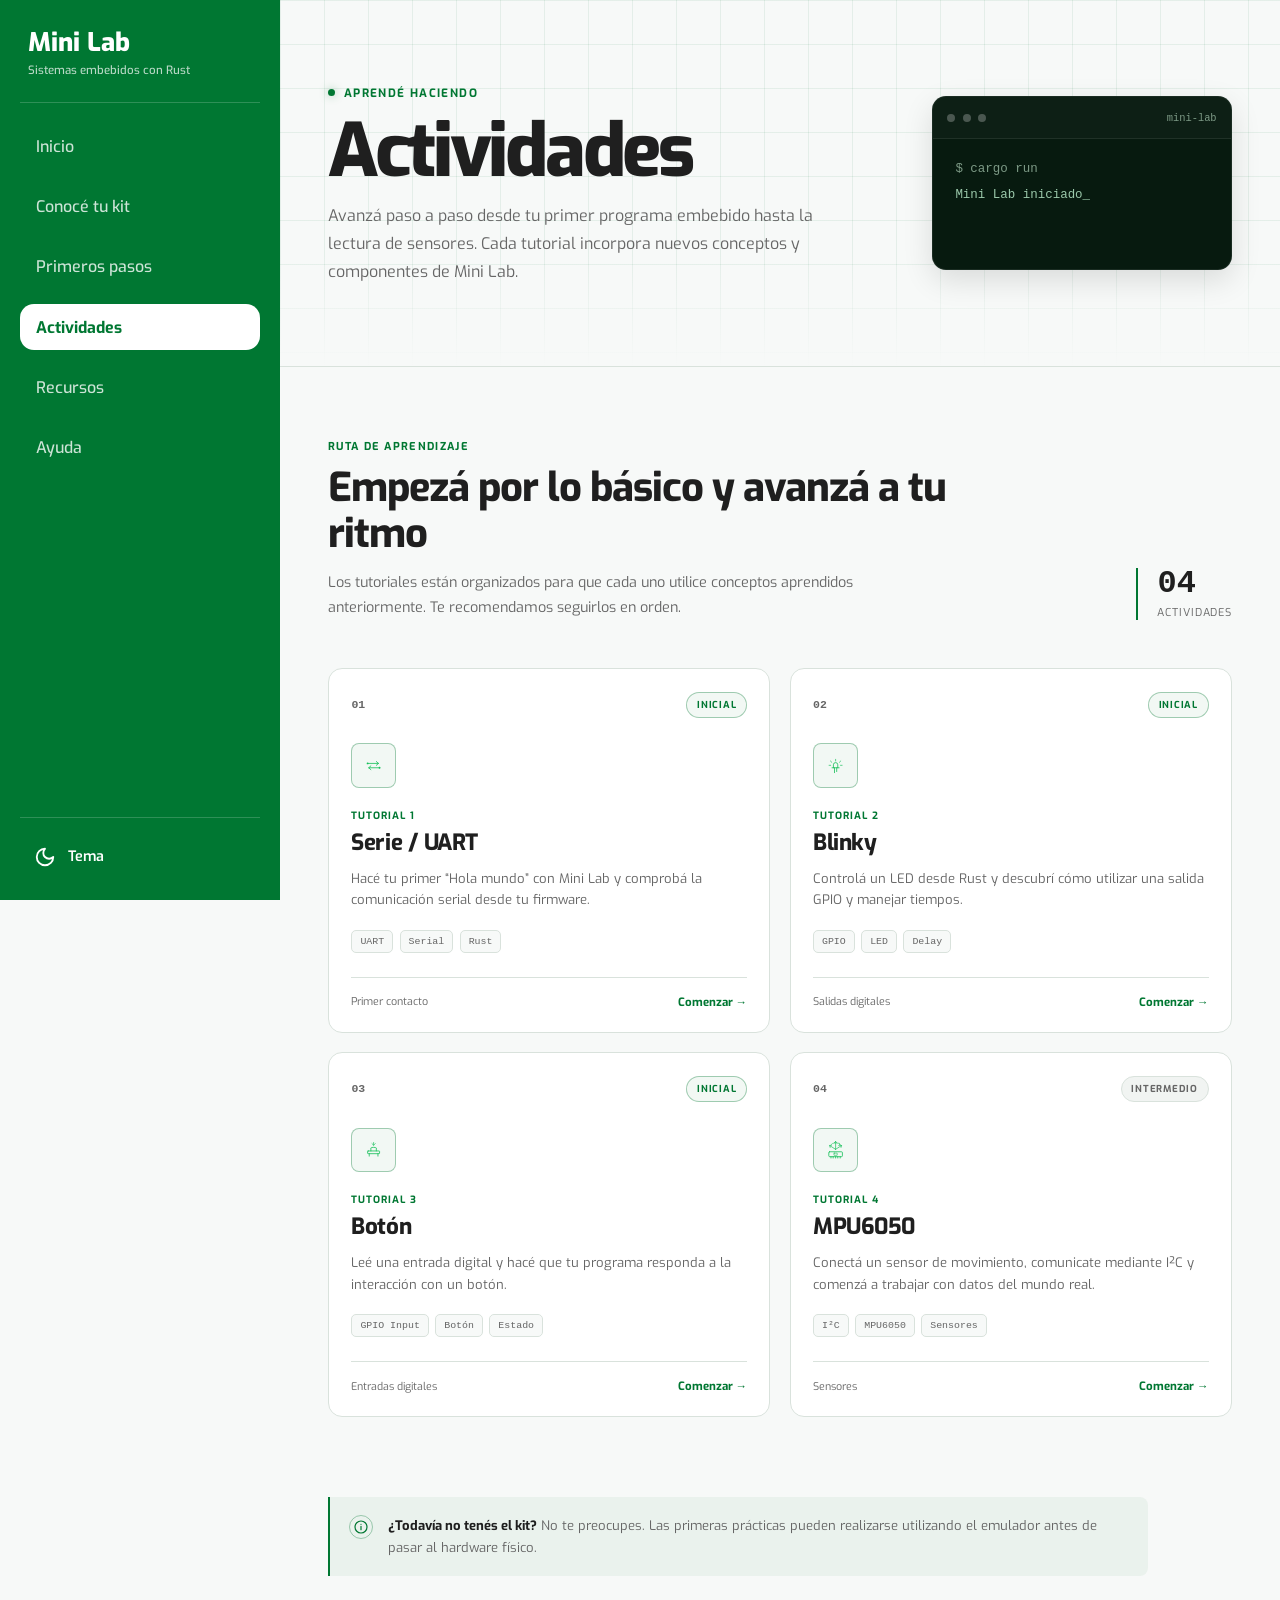
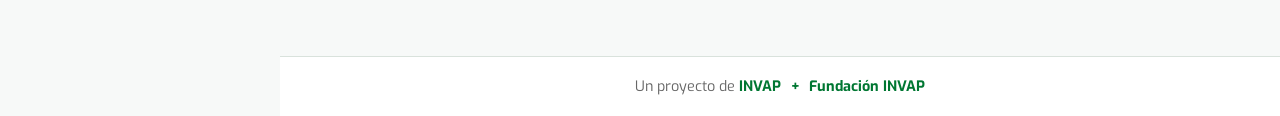
==== commit a682af0d: "fix: correccion de iconos svg" ====
--- a/pages/actividades/index.html
+++ b/pages/actividades/index.html
@@ -2,21 +2,14 @@
 <html lang="es">
     <head>
         <meta charset="UTF-8" />
-        <meta
-            name="viewport"
-            content="width=device-width, initial-scale=1.0"
-        />
+        <meta name="viewport" content="width=device-width, initial-scale=1.0" />
         <meta
             name="description"
             content="Actividades de Mini Lab para aprender sistemas embebidos con Rust"
         />
 
         <link rel="preconnect" href="https://fonts.googleapis.com" />
-        <link
-            rel="preconnect"
-            href="https://fonts.gstatic.com"
-            crossorigin
-        />
+        <link rel="preconnect" href="https://fonts.gstatic.com" crossorigin />
         <link
             href="https://fonts.googleapis.com/css2?family=Exo:ital,wght@0,100..900;1,100..900&display=swap"
             rel="stylesheet"
@@ -45,9 +38,7 @@
                 ☰
             </button>
 
-            <a href="../../index.html" class="site-header__brand">
-                Mini Lab
-            </a>
+            <a href="../../index.html" class="site-header__brand"> Mini Lab </a>
 
             <div class="site-header__actions">
                 <div class="site-header__logos">
@@ -90,9 +81,7 @@
                         stroke-linecap="round"
                         stroke-linejoin="round"
                     >
-                        <path
-                            d="M12 3a6 6 0 0 0 9 9 9 9 0 1 1-9-9Z"
-                        ></path>
+                        <path d="M12 3a6 6 0 0 0 9 9 9 9 0 1 1-9-9Z"></path>
                     </svg>
                 </button>
             </div>
@@ -111,9 +100,7 @@
         >
             <div class="site-nav__header">
                 <a href="../../index.html" class="site-nav__brand">
-                    <span class="site-nav__brand-name">
-                        Mini Lab
-                    </span>
+                    <span class="site-nav__brand-name"> Mini Lab </span>
 
                     <span class="site-nav__brand-subtitle">
                         Sistemas embebidos con Rust
@@ -132,28 +119,19 @@
 
             <ul class="site-nav__list">
                 <li class="site-nav__item">
-                    <a
-                        href="../../index.html"
-                        class="site-nav__link"
-                    >
+                    <a href="../../index.html" class="site-nav__link">
                         Inicio
                     </a>
                 </li>
 
                 <li class="site-nav__item">
-                    <a
-                        href="../conoce-tu-kit/"
-                        class="site-nav__link"
-                    >
+                    <a href="../conoce-tu-kit/" class="site-nav__link">
                         Conocé tu kit
                     </a>
                 </li>
 
                 <li class="site-nav__item">
-                    <a
-                        href="../primeros-pasos/"
-                        class="site-nav__link"
-                    >
+                    <a href="../primeros-pasos/" class="site-nav__link">
                         Primeros pasos
                     </a>
                 </li>
@@ -169,21 +147,11 @@
                 </li>
 
                 <li class="site-nav__item">
-                    <a
-                        href="../recursos/"
-                        class="site-nav__link"
-                    >
-                        Recursos
-                    </a>
+                    <a href="../recursos/" class="site-nav__link"> Recursos </a>
                 </li>
 
                 <li class="site-nav__item">
-                    <a
-                        href="../ayuda/"
-                        class="site-nav__link"
-                    >
-                        Ayuda
-                    </a>
+                    <a href="../ayuda/" class="site-nav__link"> Ayuda </a>
                 </li>
             </ul>
 
@@ -224,14 +192,10 @@
                         stroke-linecap="round"
                         stroke-linejoin="round"
                     >
-                        <path
-                            d="M12 3a6 6 0 0 0 9 9 9 9 0 1 1-9-9Z"
-                        ></path>
+                        <path d="M12 3a6 6 0 0 0 9 9 9 9 0 1 1-9-9Z"></path>
                     </svg>
 
-                    <span class="theme-toggle__label">
-                        Tema
-                    </span>
+                    <span class="theme-toggle__label"> Tema </span>
                 </button>
             </div>
         </nav>
@@ -255,15 +219,13 @@
                             Aprendé haciendo
                         </p>
 
-                        <h1 class="activities-home-hero__title">
-                            Actividades
-                        </h1>
+                        <h1 class="activities-home-hero__title">Actividades</h1>
 
                         <p class="activities-home-hero__description">
-                            Avanzá paso a paso desde tu primer programa
-                            embebido hasta la lectura de sensores.
-                            Cada tutorial incorpora nuevos conceptos
-                            y componentes de Mini Lab.
+                            Avanzá paso a paso desde tu primer programa embebido
+                            hasta la lectura de sensores. Cada tutorial
+                            incorpora nuevos conceptos y componentes de Mini
+                            Lab.
                         </p>
                     </div>
 
@@ -282,7 +244,9 @@
                         <div class="activities-home-hero__terminal-body">
                             <span>$ cargo run</span>
 
-                            <span class="activities-home-hero__terminal-success">
+                            <span
+                                class="activities-home-hero__terminal-success"
+                            >
                                 Mini Lab iniciado_
                             </span>
                         </div>
@@ -304,9 +268,9 @@
                         </h2>
 
                         <p class="activities-home-intro__description">
-                            Los tutoriales están organizados para que cada
-                            uno utilice conceptos aprendidos anteriormente.
-                            Te recomendamos seguirlos en orden.
+                            Los tutoriales están organizados para que cada uno
+                            utilice conceptos aprendidos anteriormente. Te
+                            recomendamos seguirlos en orden.
                         </p>
                     </div>
 
@@ -327,7 +291,6 @@
             <section class="activities-home-catalog">
                 <div class="page-container">
                     <div class="activities-home-grid">
-
                         <!-- TUTORIAL 01 -->
 
                         <a
@@ -335,9 +298,7 @@
                             class="tutorial-card tutorial-card--available"
                         >
                             <div class="tutorial-card__top">
-                                <span class="tutorial-card__number">
-                                    01
-                                </span>
+                                <span class="tutorial-card__number"> 01 </span>
 
                                 <span class="tutorial-card__status">
                                     Inicial
@@ -345,22 +306,68 @@
                             </div>
 
                             <div class="tutorial-card__icon" aria-hidden="true">
-                                &gt;_
+                                <svg
+                                    xmlns="http://www.w3.org/2000/svg"
+                                    viewBox="0 0 100 100"
+                                    width="80"
+                                    height="80"
+                                    class="icono-uart"
+                                >
+                                    <circle
+                                        cx="28"
+                                        cy="42"
+                                        r="3.5"
+                                        fill="var(--kit-badge-text)"
+                                    />
+                                    <path
+                                        d="M 28 42 L 68 42"
+                                        stroke="var(--kit-badge-text)"
+                                        stroke-width="3"
+                                        stroke-linecap="round"
+                                    />
+                                    <path
+                                        d="M 60 35 L 68 42 L 60 49"
+                                        fill="none"
+                                        stroke="var(--kit-badge-text)"
+                                        stroke-width="3"
+                                        stroke-linecap="round"
+                                        stroke-linejoin="round"
+                                    />
+
+                                    <circle
+                                        cx="72"
+                                        cy="58"
+                                        r="3.5"
+                                        fill="var(--kit-badge-text)"
+                                    />
+                                    <path
+                                        d="M 72 58 L 32 58"
+                                        stroke="var(--kit-badge-text)"
+                                        stroke-width="3"
+                                        stroke-linecap="round"
+                                    />
+                                    <path
+                                        d="M 40 51 L 32 58 L 40 65"
+                                        fill="none"
+                                        stroke="var(--kit-badge-text)"
+                                        stroke-width="3"
+                                        stroke-linecap="round"
+                                        stroke-linejoin="round"
+                                    />
+                                </svg>
                             </div>
 
                             <div class="tutorial-card__content">
-                                <p class="tutorial-card__eyebrow">
-                                    Tutorial 1
-                                </p>
+                                <p class="tutorial-card__eyebrow">Tutorial 1</p>
 
                                 <h2 class="tutorial-card__title">
                                     Serie / UART
                                 </h2>
 
                                 <p class="tutorial-card__description">
-                                    Hacé tu primer “Hola mundo” con Mini Lab
-                                    y comprobá la comunicación serial desde
-                                    tu firmware.
+                                    Hacé tu primer “Hola mundo” con Mini Lab y
+                                    comprobá la comunicación serial desde tu
+                                    firmware.
                                 </p>
 
                                 <div class="tutorial-card__tags">
@@ -375,9 +382,7 @@
                                     Primer contacto
                                 </span>
 
-                                <span
-                                    class="tutorial-card__action"
-                                >
+                                <span class="tutorial-card__action">
                                     Comenzar →
                                 </span>
                             </div>
@@ -390,9 +395,7 @@
                             href="./actividad-02/"
                         >
                             <div class="tutorial-card__top">
-                                <span class="tutorial-card__number">
-                                    02
-                                </span>
+                                <span class="tutorial-card__number"> 02 </span>
 
                                 <span class="tutorial-card__status">
                                     Inicial
@@ -400,22 +403,62 @@
                             </div>
 
                             <div class="tutorial-card__icon" aria-hidden="true">
-                                ◉
+                                <svg
+                                    xmlns="http://www.w3.org/2000/svg"
+                                    viewBox="0 0 100 100"
+                                    width="80"
+                                    height="80"
+                                    class="icono-blinky"
+                                >
+                                    <!-- El diodo LED (Hardware) -->
+                                    <g
+                                        stroke="var(--kit-badge-text)"
+                                        stroke-width="3"
+                                        stroke-linecap="round"
+                                        fill="none"
+                                    >
+                                        <!-- Cúpula o Domo del LED -->
+                                        <path
+                                            d="M 42 58 L 42 47 A 8 8 0 0 1 58 47 L 58 58"
+                                            stroke-linejoin="round"
+                                        />
+
+                                        <!-- Borde o base del LED (Rim) -->
+                                        <line x1="37" y1="58" x2="63" y2="58" />
+
+                                        <!-- Las "patitas" (pines del LED para insertar en la placa) -->
+                                        <line x1="46" y1="58" x2="46" y2="76" />
+                                        <line x1="54" y1="58" x2="54" y2="72" />
+                                    </g>
+
+                                    <!-- Destellos/Parpadeo (Blink) sutiles -->
+                                    <g
+                                        stroke="var(--kit-badge-text)"
+                                        stroke-width="2.5"
+                                        stroke-linecap="round"
+                                    >
+                                        <!-- Arriba -->
+                                        <line x1="50" y1="33" x2="50" y2="27" />
+
+                                        <!-- Diagonales superiores -->
+                                        <line x1="36" y1="38" x2="31" y2="33" />
+                                        <line x1="64" y1="38" x2="69" y2="33" />
+
+                                        <!-- Laterales -->
+                                        <line x1="32" y1="49" x2="26" y2="49" />
+                                        <line x1="68" y1="49" x2="74" y2="49" />
+                                    </g>
+                                </svg>
                             </div>
 
                             <div class="tutorial-card__content">
-                                <p class="tutorial-card__eyebrow">
-                                    Tutorial 2
-                                </p>
-
-                                <h2 class="tutorial-card__title">
-                                    Blinky
-                                </h2>
+                                <p class="tutorial-card__eyebrow">Tutorial 2</p>
+
+                                <h2 class="tutorial-card__title">Blinky</h2>
 
                                 <p class="tutorial-card__description">
-                                    Controlá un LED desde Rust y descubrí
-                                    cómo utilizar una salida GPIO y manejar
-                                    tiempos.
+                                    Controlá un LED desde Rust y descubrí cómo
+                                    utilizar una salida GPIO y manejar tiempos.
                                 </p>
 
                                 <div class="tutorial-card__tags">
@@ -430,9 +473,7 @@
                                     Salidas digitales
                                 </span>
 
-                                <span
-                                    class="tutorial-card__action"
-                                >
+                                <span class="tutorial-card__action">
                                     Comenzar →
                                 </span>
                             </div>
@@ -445,9 +486,7 @@
                             class="tutorial-card tutorial-card--available"
                         >
                             <div class="tutorial-card__top">
-                                <span class="tutorial-card__number">
-                                    03
-                                </span>
+                                <span class="tutorial-card__number"> 03 </span>
 
                                 <span class="tutorial-card__status">
                                     Inicial
@@ -455,22 +494,63 @@
                             </div>
 
                             <div class="tutorial-card__icon" aria-hidden="true">
-                                ◇
+                                <svg
+                                    xmlns="http://www.w3.org/2000/svg"
+                                    viewBox="0 0 100 100"
+                                    width="80"
+                                    height="80"
+                                    class="icono-boton"
+                                >
+                                    <!-- Componente de Hardware (Pulsador) -->
+                                    <g
+                                        stroke="var(--kit-badge-text)"
+                                        stroke-width="3"
+                                        stroke-linecap="round"
+                                        fill="none"
+                                    >
+                                        <!-- Cuerpo/Base del botón -->
+                                        <rect
+                                            x="28"
+                                            y="55"
+                                            width="44"
+                                            height="10"
+                                            rx="2"
+                                            stroke-linejoin="round"
+                                        />
+
+                                        <!-- Botón físico (Plunger) -->
+                                        <path
+                                            d="M 40 55 L 40 44 C 40 41 60 41 60 44 L 60 55"
+                                        />
+
+                                        <!-- Pines de conexión a la placa (GPIO) -->
+                                        <line x1="34" y1="65" x2="34" y2="74" />
+                                        <line x1="66" y1="65" x2="66" y2="74" />
+                                    </g>
+
+                                    <!-- Flecha de interacción (Push) -->
+                                    <g
+                                        stroke="var(--kit-badge-text)"
+                                        stroke-width="2.5"
+                                        stroke-linecap="round"
+                                        stroke-linejoin="round"
+                                        fill="none"
+                                    >
+                                        <line x1="50" y1="24" x2="50" y2="34" />
+                                        <polyline points="44 28 50 34 56 28" />
+                                    </g>
+                                </svg>
                             </div>
 
                             <div class="tutorial-card__content">
-                                <p class="tutorial-card__eyebrow">
-                                    Tutorial 3
-                                </p>
-
-                                <h2 class="tutorial-card__title">
-                                    Botón
-                                </h2>
+                                <p class="tutorial-card__eyebrow">Tutorial 3</p>
+
+                                <h2 class="tutorial-card__title">Botón</h2>
 
                                 <p class="tutorial-card__description">
-                                    Leé una entrada digital y hacé que
-                                    tu programa responda a la interacción
-                                    con un botón.
+                                    Leé una entrada digital y hacé que tu
+                                    programa responda a la interacción con un
+                                    botón.
                                 </p>
 
                                 <div class="tutorial-card__tags">
@@ -485,9 +565,7 @@
                                     Entradas digitales
                                 </span>
 
-                                <span
-                                    class="tutorial-card__action"
-                                >
+                                <span class="tutorial-card__action">
                                     Comenzar →
                                 </span>
                             </div>
@@ -500,9 +578,7 @@
                             class="tutorial-card tutorial-card--available"
                         >
                             <div class="tutorial-card__top">
-                                <span class="tutorial-card__number">
-                                    04
-                                </span>
+                                <span class="tutorial-card__number"> 04 </span>
 
                                 <span
                                     class="tutorial-card__status tutorial-card__status--intermediate"
@@ -512,22 +588,95 @@
                             </div>
 
                             <div class="tutorial-card__icon" aria-hidden="true">
-                                ⌁
+                                <svg
+                                    xmlns="http://www.w3.org/2000/svg"
+                                    viewBox="0 0 100 100"
+                                    width="80"
+                                    height="80"
+                                    class="icono-mpu6050"
+                                >
+                                    <!-- El Sensor (Placa / Breakout Board) -->
+                                    <g
+                                        stroke="var(--kit-badge-text)"
+                                        stroke-width="3"
+                                        stroke-linecap="round"
+                                        fill="none"
+                                    >
+                                        <!-- Plaqueta del sensor -->
+                                        <rect
+                                            x="25"
+                                            y="58"
+                                            width="50"
+                                            height="18"
+                                            rx="3"
+                                            stroke-linejoin="round"
+                                        />
+
+                                        <!-- Chip en el centro -->
+                                        <rect
+                                            x="44"
+                                            y="63"
+                                            width="12"
+                                            height="8"
+                                            rx="1"
+                                            fill="none"
+                                            stroke-width="2.2"
+                                        />
+
+                                        <!-- Pines/Contactos en la parte inferior -->
+                                        <line x1="33" y1="76" x2="33" y2="81" />
+                                        <line x1="41" y1="76" x2="41" y2="81" />
+                                        <line x1="50" y1="76" x2="50" y2="81" />
+                                        <line x1="58" y1="76" x2="58" y2="81" />
+                                        <line x1="67" y1="76" x2="67" y2="81" />
+                                    </g>
+
+                                    <!-- 3 Ejes de movimiento (X, Y, Z) -->
+                                    <g
+                                        stroke="var(--kit-badge-text)"
+                                        stroke-width="2.5"
+                                        stroke-linecap="round"
+                                        stroke-linejoin="round"
+                                        fill="none"
+                                    >
+                                        <!-- Eje vertical (Y) -->
+                                        <path d="M 50 49 L 50 20" />
+                                        <polyline points="45 25 50 20 55 25" />
+
+                                        <!-- Eje diagonal izquierdo (X) -->
+                                        <path d="M 50 49 L 28 35" />
+                                        <polyline points="35 34 28 35 30 42" />
+
+                                        <!-- Eje diagonal derecho (Z) -->
+                                        <path d="M 50 49 L 72 35" />
+                                        <polyline points="70 42 72 35 65 34" />
+                                    </g>
+
+                                    <!-- Giro/Rotación (Giroscopio) sutil -->
+                                    <g
+                                        stroke="var(--kit-badge-text)"
+                                        stroke-width="2"
+                                        stroke-linecap="round"
+                                        stroke-linejoin="round"
+                                        fill="none"
+                                    >
+                                        <!-- Órbita de giro -->
+                                        <path d="M 33 32 A 18 10 0 0 1 67 32" />
+                                        <!-- Flecha de rotación -->
+                                        <polyline points="61 35 67 32 63 26" />
+                                    </g>
+                                </svg>
                             </div>
 
                             <div class="tutorial-card__content">
-                                <p class="tutorial-card__eyebrow">
-                                    Tutorial 4
-                                </p>
-
-                                <h2 class="tutorial-card__title">
-                                    MPU6050
-                                </h2>
+                                <p class="tutorial-card__eyebrow">Tutorial 4</p>
+
+                                <h2 class="tutorial-card__title">MPU6050</h2>
 
                                 <p class="tutorial-card__description">
-                                    Conectá un sensor de movimiento,
-                                    comunicate mediante I²C y comenzá
-                                    a trabajar con datos del mundo real.
+                                    Conectá un sensor de movimiento, comunicate
+                                    mediante I²C y comenzá a trabajar con datos
+                                    del mundo real.
                                 </p>
 
                                 <div class="tutorial-card__tags">
@@ -542,9 +691,7 @@
                                     Sensores
                                 </span>
 
-                                <span
-                                    class="tutorial-card__action"
-                                >
+                                <span class="tutorial-card__action">
                                     Comenzar →
                                 </span>
                             </div>
@@ -562,14 +709,25 @@
                             class="activities-home-note__icon"
                             aria-hidden="true"
                         >
-                            i
+                            <svg
+                                xmlns="http://www.w3.org/2000/svg"
+                                viewBox="0 0 24 24"
+                                fill="none"
+                                stroke="currentColor"
+                                stroke-width="1.8"
+                                stroke-linecap="round"
+                                stroke-linejoin="round"
+                            >
+                                <circle cx="12" cy="12" r="9" />
+                                <path d="M12 11v5m0-8h.01" />
+                            </svg>
                         </span>
 
                         <p>
                             <strong>¿Todavía no tenés el kit?</strong>
                             No te preocupes. Las primeras prácticas pueden
-                            realizarse utilizando el emulador antes de pasar
-                            al hardware físico.
+                            realizarse utilizando el emulador antes de pasar al
+                            hardware físico.
                         </p>
                     </div>
                 </div>
@@ -591,4 +749,4 @@
 
         <script src="../../js/main.js"></script>
     </body>
-</html>+</html>
--- a/css/styles.css
+++ b/css/styles.css
@@ -444,7 +444,16 @@
 }
 
 .development-notice__icon {
-    font-size: 1.4rem;
+    display: flex;
+    align-items: center;
+    justify-content: center;
+
+    flex-shrink: 0;
+}
+
+.development-notice__icon svg {
+    width: 1.4rem;
+    height: 1.4rem;
 }
 
 .development-notice p {
--- a/css/pages/actividades.css
+++ b/css/pages/actividades.css
@@ -1,6 +1,6 @@
 .activity-meta__icon-svg {
-    width: 1.2rem;
-    height: 1.2rem;
+    width: 1.5rem;
+    height: 1.5rem;
 }
 /* =========================
    ACTIVIDADES
@@ -127,8 +127,8 @@
 
     color: var(--text-secondary);
 
-    font-size: 0.95rem;
-    line-height: 1.75;
+    font-size: 1rem;
+    line-height: 1.8;
 }
 
 
@@ -169,16 +169,20 @@
    ========================= */
 
 .activity-content {
-    padding: 3rem 0 5rem;
+    padding: clamp(2.75rem, 5vw, 3.5rem) 0 5rem;
 }
 
 .activity-section {
     max-width: 920px;
 
-    margin-bottom: 4.5rem;
+    margin-bottom: clamp(3.75rem, 6vw, 4.5rem);
 }
 
 .activity-section__header {
+    display: flex;
+    flex-direction: column;
+    gap: 0.85rem;
+
     margin-bottom: 1.6rem;
 }
 
@@ -187,7 +191,7 @@
     align-items: center;
     gap: 0.65rem;
 
-    margin-bottom: 0.65rem;
+    margin: 0;
 }
 
 .activity-section__number {
@@ -221,6 +225,7 @@
 
     font-size: clamp(1.55rem, 4vw, 2rem);
     font-weight: 750;
+    line-height: 1.2;
     letter-spacing: -0.02em;
 }
 
@@ -231,8 +236,16 @@
 
     color: var(--text-secondary);
 
-    font-size: 0.9rem;
-    line-height: 1.75;
+    font-size: 0.95rem;
+    line-height: 1.8;
+}
+
+.activity-section__header > .activity-section__lead {
+    margin: 0;
+}
+
+.activity-section > * + *:not(br) {
+    margin-top: 1.15rem;
 }
 
 
@@ -319,8 +332,8 @@
 
     color: var(--text-secondary);
 
-    font-size: 0.82rem;
-    line-height: 1.6;
+    font-size: 0.85rem;
+    line-height: 1.7;
 }
 
 
@@ -389,7 +402,7 @@
 .activity-material__detail {
     color: var(--text-secondary);
 
-    font-size: 0.75rem;
+    font-size: 0.78rem;
 }
 
 
@@ -439,8 +452,8 @@
 .activity-note p {
     margin: 0;
 
-    font-size: 0.8rem;
-    line-height: 1.65;
+    font-size: 0.84rem;
+    line-height: 1.75;
 }
 
 .activity-note code {
@@ -492,8 +505,8 @@
 
     color: var(--text-secondary);
 
-    font-size: 0.85rem;
-    line-height: 1.6;
+    font-size: 0.9rem;
+    line-height: 1.7;
 }
 
 .activity-task strong {
@@ -544,8 +557,8 @@
 .activity-hint p {
     margin: 0;
 
-    font-size: 0.78rem;
-    line-height: 1.65;
+    font-size: 0.83rem;
+    line-height: 1.7;
 }
 
 
@@ -686,8 +699,8 @@
 .activity-question p {
     margin: 0;
 
-    font-size: 0.82rem;
-    line-height: 1.65;
+    font-size: 0.85rem;
+    line-height: 1.7;
 }
 
 
@@ -793,8 +806,8 @@
 
     color: var(--text-secondary);
 
-    font-size: 0.86rem;
-    line-height: 1.65;
+    font-size: 0.9rem;
+    line-height: 1.75;
 }
 
 .activity-challenge__description strong {
@@ -807,7 +820,7 @@
 
     color: var(--text-secondary);
 
-    font-size: 0.8rem;
+    font-size: 0.85rem;
     line-height: 1.8;
 }
 
@@ -864,8 +877,8 @@
 
     color: var(--text-secondary);
 
-    font-size: 0.8rem;
-    line-height: 1.55;
+    font-size: 0.85rem;
+    line-height: 1.65;
 }
 
 
@@ -876,6 +889,7 @@
 .activity-footer-nav {
     display: flex;
     flex-direction: column;
+    align-items: stretch;
     gap: 1rem;
 
     max-width: 920px;
@@ -885,6 +899,7 @@
     border-top: 1px solid var(--border);
 }
 
+.activity-footer-nav__home,
 .activity-footer-nav__back,
 .activity-footer-nav__next {
     display: inline-flex;
@@ -900,8 +915,11 @@
 
     font-size: 0.82rem;
     font-weight: 650;
-}
-
+    line-height: 1.35;
+    text-align: center;
+}
+
+.activity-footer-nav__home,
 .activity-footer-nav__back {
     border: 1px solid var(--border);
 
@@ -924,6 +942,18 @@
     opacity: 0.4;
 
     cursor: not-allowed;
+}
+
+.activity-footer-nav__sequence {
+    display: flex;
+    align-items: stretch;
+    justify-content: flex-end;
+    gap: 0.75rem;
+    min-width: 0;
+}
+
+.activity-footer-nav__sequence > * {
+    min-width: 0;
 }
 
 
@@ -958,6 +988,7 @@
 
 .activities-nav__item {
     position: relative;
+    min-width: 0;
 }
 
 .activities-nav__item::before {
@@ -989,21 +1020,39 @@
 }
 
 .activities-nav__link {
-    display: flex;
-    align-items: center;
-    gap: 0.65rem;
-
-    padding: 0.4rem 0.4rem;
+    display: grid;
+    grid-template-columns: 1.5rem minmax(0, 1fr);
+    align-items: center;
+    gap: 0.55rem;
+
+    min-height: 2rem;
+    padding: 0.35rem 0.4rem;
 
     border-radius: var(--radius-small);
 
     color: var(--steps-nav-text);
 
     font-size: 0.76rem;
+    line-height: 1.3;
+
+    transition:
+        background-color 0.2s ease,
+        color 0.2s ease;
+}
+
+.activities-nav__link:hover {
+    background-color: var(--steps-nav-hover);
+    color: var(--text-on-brand);
+}
+
+.activities-nav__link:focus-visible {
+    outline: 2px solid var(--steps-accent);
+    outline-offset: -2px;
 }
 
 .activities-nav__link--active {
-    color: white;
+    background-color: var(--steps-nav-active-bg);
+    color: var(--text-on-brand);
 
     font-weight: 600;
 }
@@ -1013,10 +1062,16 @@
 }
 
 .activities-nav__number {
+    text-align: center;
+
     color: var(--steps-nav-number);
 
     font-family: monospace;
     font-size: 0.65rem;
+}
+
+.activities-nav__label {
+    min-width: 0;
 }
 
 .activities-nav__link--active .activities-nav__number {
@@ -1116,7 +1171,16 @@
 
     .activity-footer-nav {
         flex-direction: row;
+        align-items: center;
         justify-content: space-between;
+    }
+
+    .activity-footer-nav__home {
+        flex-shrink: 0;
+    }
+
+    .activity-footer-nav__sequence {
+        flex: 1;
     }
 }
 
@@ -1590,6 +1654,13 @@
     font-weight: 700;
 }
 
+.tutorial-card__icon svg {
+    width: 1.7rem;
+    height: 1.7rem;
+
+    flex-shrink: 0;
+}
+
 
 /* =========================
    CONTENIDO CARD
@@ -1765,6 +1836,11 @@
     font-weight: 700;
 }
 
+.activities-home-note__icon svg {
+    width: 1rem;
+    height: 1rem;
+}
+
 .activities-home-note p {
     margin: 0;
 
@@ -1821,4 +1897,4 @@
     .activities-home-catalog {
         padding-bottom: 5rem;
     }
-}+}
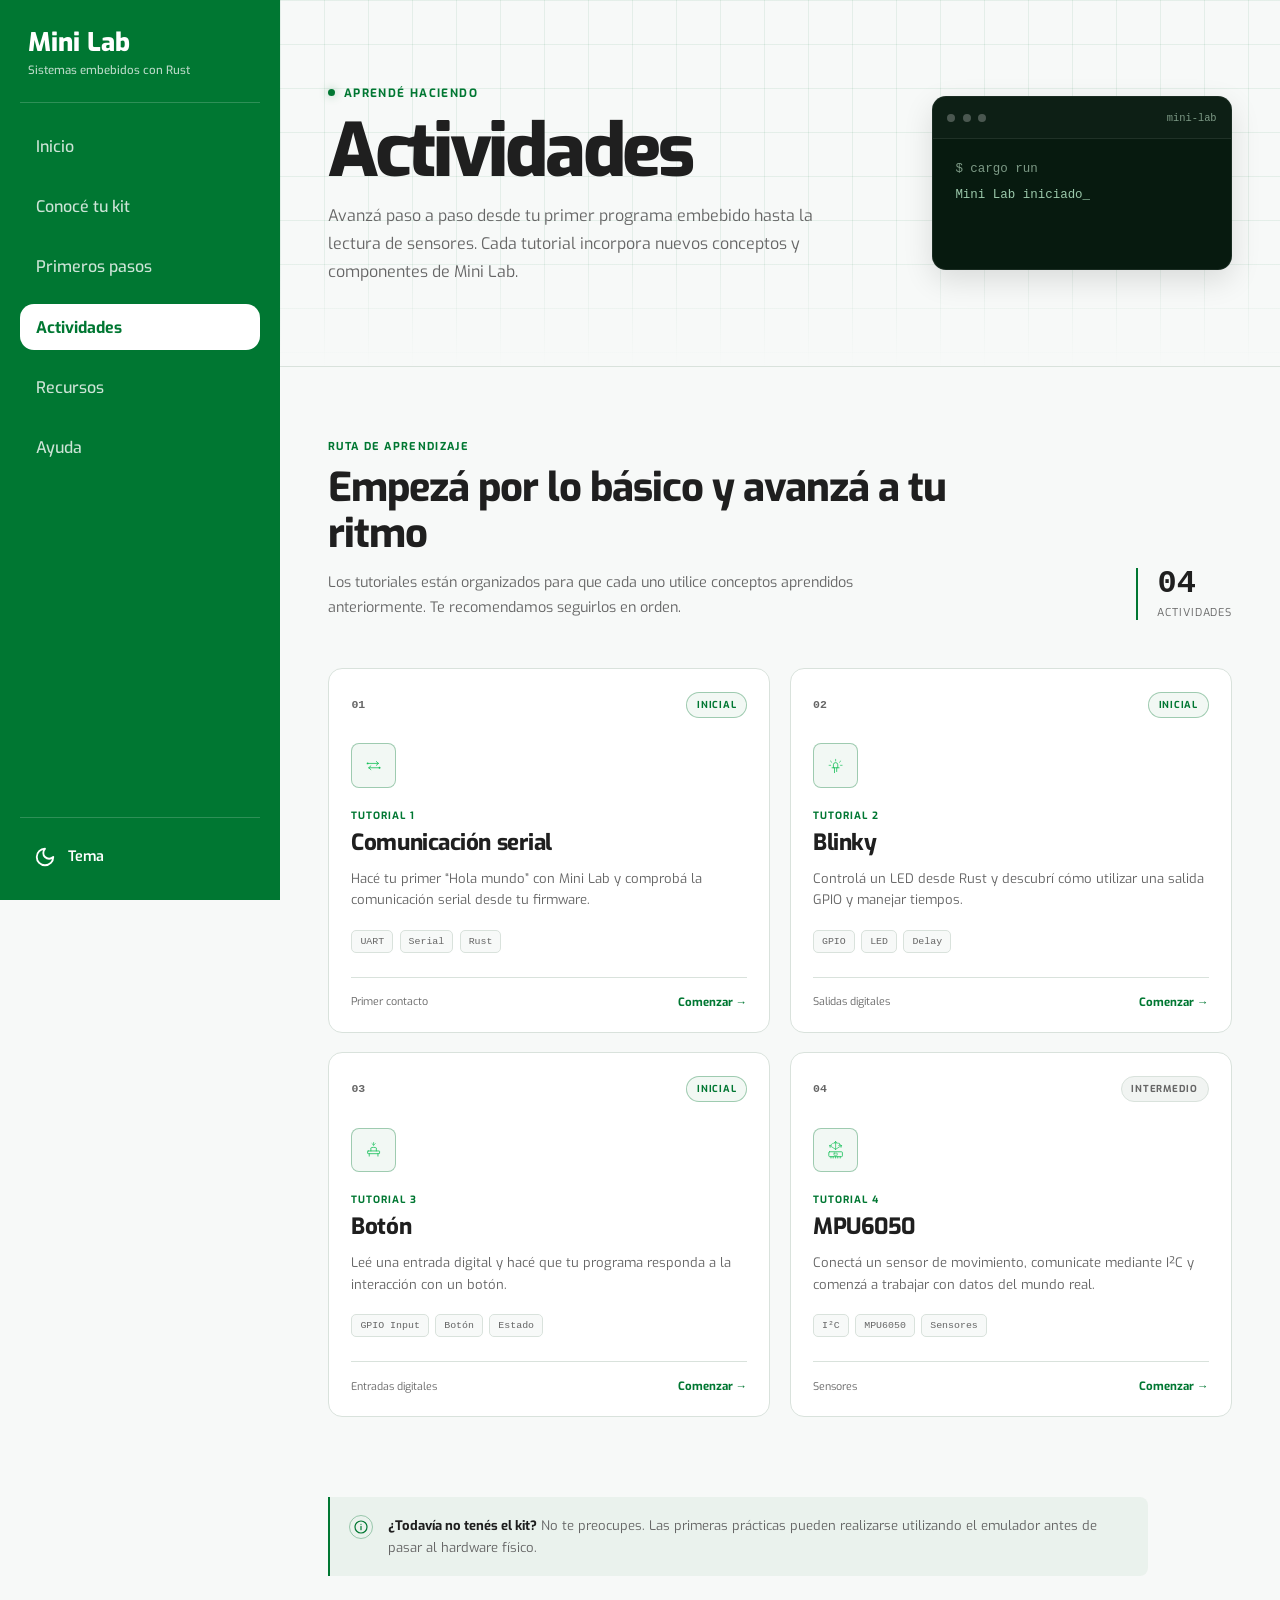
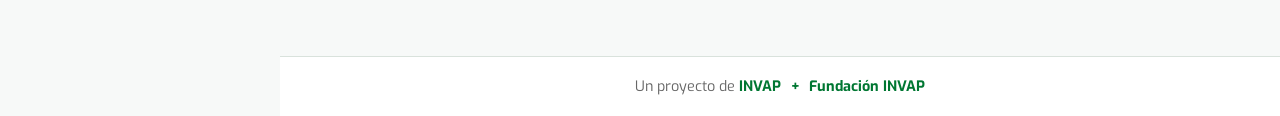
==== commit f3cdb37f: "fix: agregue imagenes velxio y mejore la actividad 1" ====
--- a/pages/actividades/index.html
+++ b/pages/actividades/index.html
@@ -361,7 +361,7 @@
                                 <p class="tutorial-card__eyebrow">Tutorial 1</p>
 
                                 <h2 class="tutorial-card__title">
-                                    Serie / UART
+                                    Comunicación serial
                                 </h2>
 
                                 <p class="tutorial-card__description">
--- a/css/pages/actividades.css
+++ b/css/pages/actividades.css
@@ -2,6 +2,7 @@
     width: 1.5rem;
     height: 1.5rem;
 }
+
 /* =========================
    ACTIVIDADES
    ========================= */
@@ -29,11 +30,9 @@
 
     height: 5rem;
 
-    background: linear-gradient(
-        to bottom,
-        transparent,
-        var(--background)
-    );
+    background: linear-gradient(to bottom,
+            transparent,
+            var(--background));
 
     pointer-events: none;
 }
@@ -131,6 +130,50 @@
     line-height: 1.8;
 }
 
+/* =========================
+    FIGURAS / SETUPS
+   ========================= */
+
+.activity-figure {
+    width: fit-content;
+    max-width: 100%;
+
+    margin: 1.5rem 0;
+
+    overflow: hidden;
+
+    border: 1px solid var(--border);
+    border-radius: var(--radius-medium);
+
+    background-color: var(--surface);
+}
+
+.activity-figure__image {
+    display: block;
+
+    width: auto;
+    max-width: 100%;
+    height: auto;
+
+    margin: 0 auto;
+}
+
+.activity-figure__caption {
+    margin: 0;
+    padding: 0.8rem 1rem;
+
+    border-top: 1px solid var(--border);
+
+    color: var(--text-secondary);
+
+    font-size: 0.78rem;
+    line-height: 1.55;
+}
+
+.activity-figure__caption code {
+    color: var(--text-primary);
+}
+
 
 /* =========================
    METADATA
@@ -240,11 +283,11 @@
     line-height: 1.8;
 }
 
-.activity-section__header > .activity-section__lead {
+.activity-section__header>.activity-section__lead {
     margin: 0;
 }
 
-.activity-section > * + *:not(br) {
+.activity-section>*+*:not(br) {
     margin-top: 1.15rem;
 }
 
@@ -754,11 +797,9 @@
     border-radius: var(--radius-medium);
 
     background:
-        linear-gradient(
-            135deg,
+        linear-gradient(135deg,
             var(--steps-accent-soft),
-            transparent
-        ),
+            transparent),
         var(--surface);
 }
 
@@ -952,7 +993,7 @@
     min-width: 0;
 }
 
-.activity-footer-nav__sequence > * {
+.activity-footer-nav__sequence>* {
     min-width: 0;
 }
 
@@ -1148,7 +1189,7 @@
     line-height: 1.5;
 }
 
-.activity-card > span:last-child {
+.activity-card>span:last-child {
     grid-column: 2;
 
     margin-top: 0.6rem;
@@ -1222,15 +1263,11 @@
     background-color: var(--background);
 
     background-image:
-        linear-gradient(
+        linear-gradient(var(--grid-color) 1px,
+            transparent 1px),
+        linear-gradient(90deg,
             var(--grid-color) 1px,
-            transparent 1px
-        ),
-        linear-gradient(
-            90deg,
-            var(--grid-color) 1px,
-            transparent 1px
-        );
+            transparent 1px);
 
     background-size: 44px 44px;
 }
@@ -1244,11 +1281,9 @@
     height: 7rem;
 
     background:
-        linear-gradient(
-            to bottom,
+        linear-gradient(to bottom,
             transparent,
-            var(--background)
-        );
+            var(--background));
 
     pointer-events: none;
 }
@@ -1539,11 +1574,9 @@
     height: 2px;
 
     background:
-        linear-gradient(
-            90deg,
+        linear-gradient(90deg,
             var(--steps-accent),
-            transparent
-        );
+            transparent);
 
     opacity: 0;
 }
@@ -1809,8 +1842,7 @@
     border-left:
         2px solid var(--steps-accent);
     border-radius:
-        0 var(--radius-small)
-        var(--radius-small) 0;
+        0 var(--radius-small) var(--radius-small) 0;
 
     background-color:
         var(--steps-accent-soft);
@@ -1880,8 +1912,7 @@
 
     .activities-home-hero .page-container {
         grid-template-columns:
-            minmax(0, 1.4fr)
-            minmax(300px, 0.6fr);
+            minmax(0, 1.4fr) minmax(300px, 0.6fr);
 
         gap: 4rem;
     }
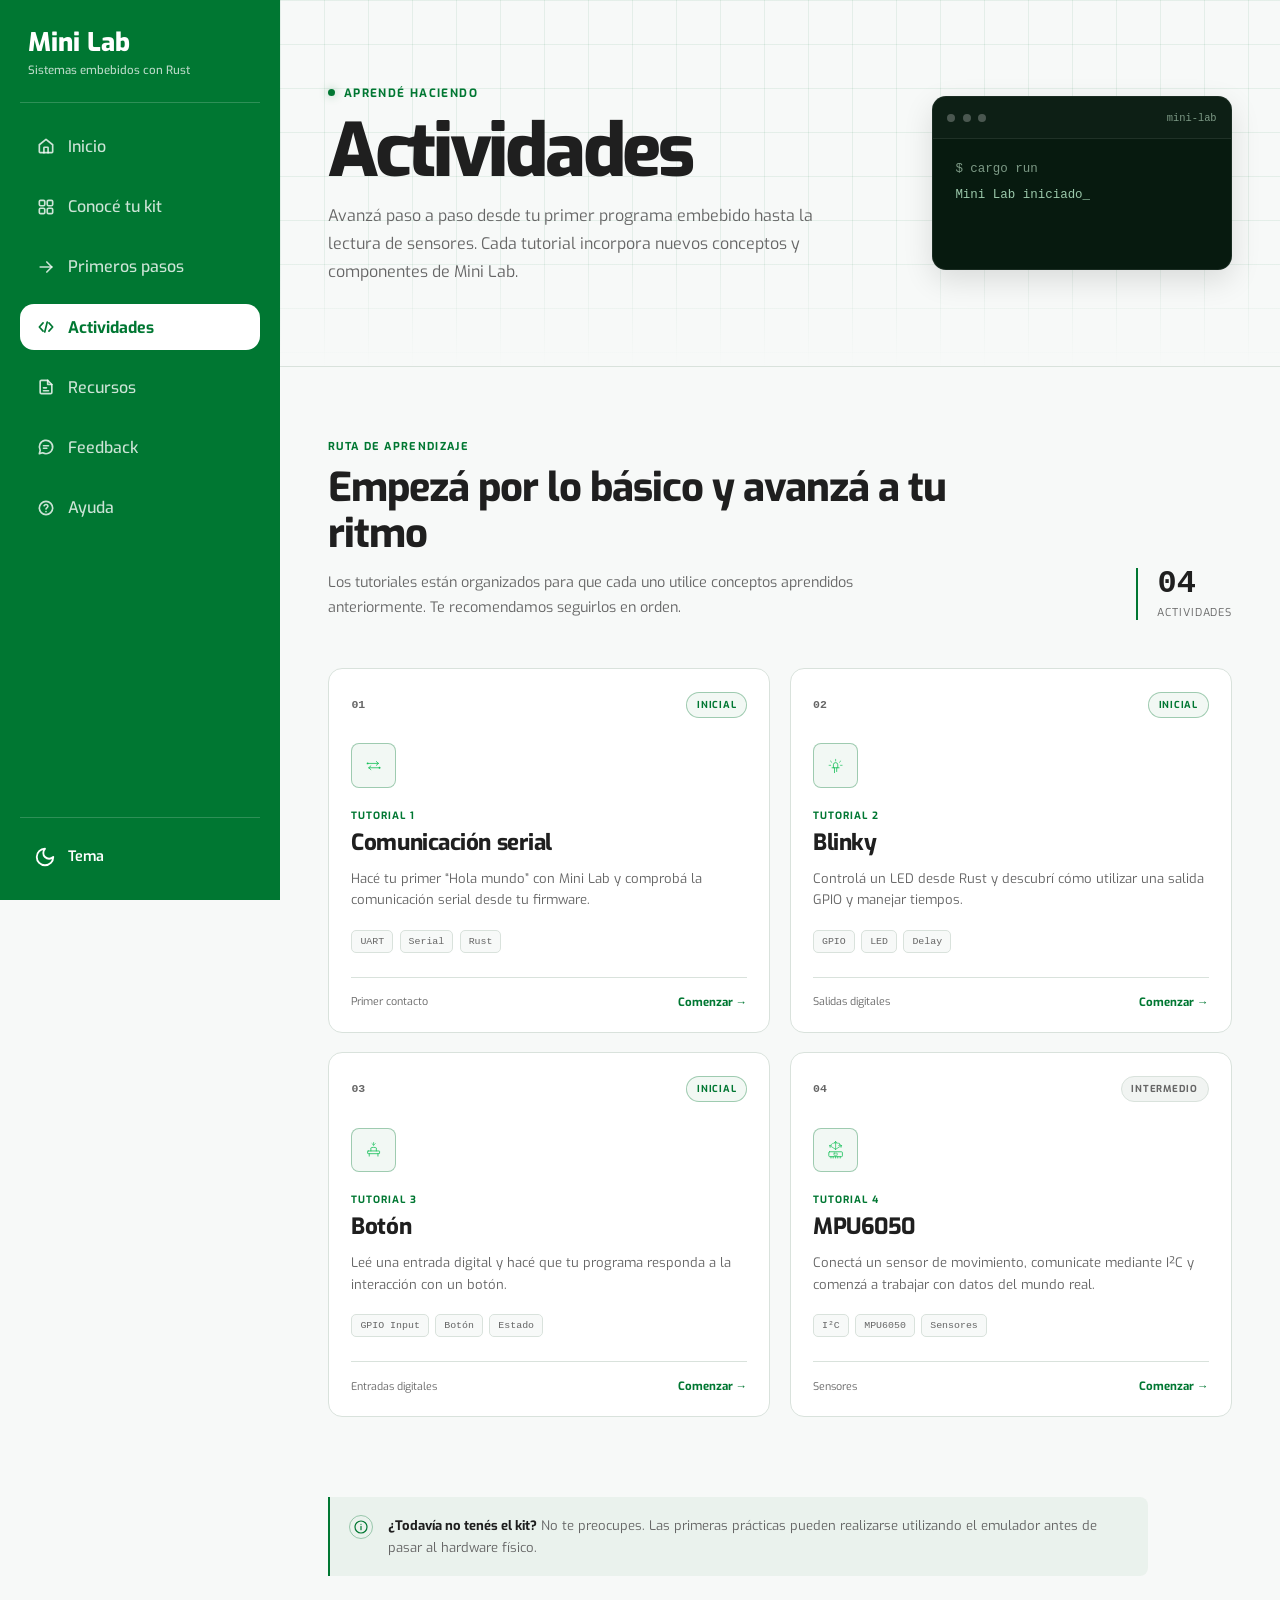
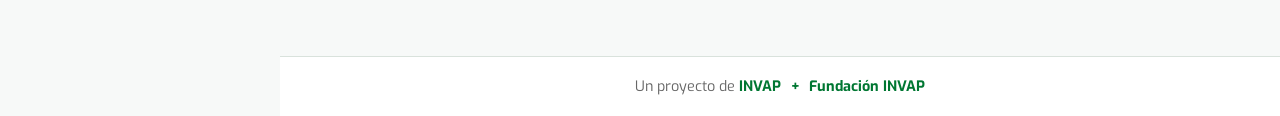
==== commit 49bfe04e: "feat: agregue seccion de feedback y encuesta de experiencia" ====
--- a/pages/actividades/index.html
+++ b/pages/actividades/index.html
@@ -117,42 +117,57 @@
                 </button>
             </div>
 
-            <ul class="site-nav__list">
+                        <ul class="site-nav__list">
+
                 <li class="site-nav__item">
                     <a href="../../index.html" class="site-nav__link">
+                        <svg xmlns="http://www.w3.org/2000/svg" viewBox="0 0 24 24" class="site-nav__icon" fill="none" stroke="currentColor" stroke-width="2" stroke-linecap="round" stroke-linejoin="round" aria-hidden="true"><path d="M4 10.5L12 4l8 6.5V19a1 1 0 0 1-1 1H5a1 1 0 0 1-1-1v-8.5z"/><path d="M9.5 20v-6a.5.5 0 0 1 .5-.5h4a.5.5 0 0 1 .5.5v6"/></svg>
                         Inicio
                     </a>
                 </li>
 
                 <li class="site-nav__item">
                     <a href="../conoce-tu-kit/" class="site-nav__link">
+                        <svg xmlns="http://www.w3.org/2000/svg" viewBox="0 0 24 24" class="site-nav__icon" fill="none" stroke="currentColor" stroke-width="2" stroke-linecap="round" stroke-linejoin="round" aria-hidden="true"><rect x="4" y="4" width="6.5" height="6.5" rx="1.5"/><rect x="13.5" y="4" width="6.5" height="6.5" rx="1.5"/><rect x="4" y="13.5" width="6.5" height="6.5" rx="1.5"/><rect x="13.5" y="13.5" width="6.5" height="6.5" rx="1.5"/></svg>
                         Conocé tu kit
                     </a>
                 </li>
 
                 <li class="site-nav__item">
                     <a href="../primeros-pasos/" class="site-nav__link">
+                        <svg xmlns="http://www.w3.org/2000/svg" viewBox="0 0 24 24" class="site-nav__icon" fill="none" stroke="currentColor" stroke-width="2" stroke-linecap="round" stroke-linejoin="round" aria-hidden="true"><line x1="5" y1="12" x2="19" y2="12"/><polyline points="13 6 19 12 13 18"/></svg>
                         Primeros pasos
                     </a>
                 </li>
 
                 <li class="site-nav__item">
-                    <a
-                        href="./"
-                        class="site-nav__link site-nav__link--active"
-                        aria-current="page"
-                    >
+                    <a href="./" class="site-nav__link site-nav__link--active" aria-current="page">
+                        <svg xmlns="http://www.w3.org/2000/svg" viewBox="0 0 24 24" class="site-nav__icon" fill="none" stroke="currentColor" stroke-width="2" stroke-linecap="round" stroke-linejoin="round" aria-hidden="true"><polyline points="8.5 7 4 12 8.5 17"/><polyline points="15.5 7 20 12 15.5 17"/><line x1="13.5" y1="6" x2="10.5" y2="18"/></svg>
                         Actividades
                     </a>
                 </li>
 
                 <li class="site-nav__item">
-                    <a href="../recursos/" class="site-nav__link"> Recursos </a>
+                    <a href="../recursos/" class="site-nav__link">
+                        <svg xmlns="http://www.w3.org/2000/svg" viewBox="0 0 24 24" class="site-nav__icon" fill="none" stroke="currentColor" stroke-width="2" stroke-linecap="round" stroke-linejoin="round" aria-hidden="true"><path d="M14 4H6.5A1.5 1.5 0 0 0 5 5.5v13A1.5 1.5 0 0 0 6.5 20h11a1.5 1.5 0 0 0 1.5-1.5V9l-5-5z"/><polyline points="14 4 14 9 19 9"/><line x1="9" y1="13" x2="12.5" y2="13"/><line x1="9" y1="16.5" x2="15" y2="16.5"/></svg>
+                        Recursos
+                    </a>
                 </li>
 
                 <li class="site-nav__item">
-                    <a href="../ayuda/" class="site-nav__link"> Ayuda </a>
+                    <a href="../feedback/" class="site-nav__link">
+                        <svg xmlns="http://www.w3.org/2000/svg" viewBox="0 0 24 24" class="site-nav__icon" fill="none" stroke="currentColor" stroke-width="2" stroke-linecap="round" stroke-linejoin="round" aria-hidden="true"><path d="M8 18.93A8 8 0 1 0 5.07 16L4 20Z"/><line x1="9" y1="10.5" x2="15" y2="10.5"/><line x1="9" y1="13.5" x2="13" y2="13.5"/></svg>
+                        Feedback
+                    </a>
                 </li>
+
+                <li class="site-nav__item">
+                    <a href="../ayuda/" class="site-nav__link">
+                        <svg xmlns="http://www.w3.org/2000/svg" viewBox="0 0 24 24" class="site-nav__icon" fill="none" stroke="currentColor" stroke-width="2" stroke-linecap="round" stroke-linejoin="round" aria-hidden="true"><circle cx="12" cy="12" r="8"/><path d="M9.8 9.2a2.35 2.35 0 0 1 4.5.8c0 1.55-2.3 2.15-2.3 3.2"/><line x1="12" y1="16.25" x2="12.01" y2="16.25"/></svg>
+                        Ayuda
+                    </a>
+                </li>
+
             </ul>
 
             <div class="site-nav__footer">
--- a/css/styles.css
+++ b/css/styles.css
@@ -1,4 +1,4 @@
-:root{
+:root {
     --invap-green: #007732;
     --invap-green-dark: #005a26;
     --invap-green-light: #e6f3eb;
@@ -15,9 +15,9 @@
     --text-secondary: #666666;
     --text-on-brand: #ffffff;
 
-    --border:  #d9e2dc;
-
-    --scrollbar :#bbe9cc;
+    --border: #d9e2dc;
+
+    --scrollbar: #bbe9cc;
     --scrollbar-hover: #a0e0b8;
 
     --shadow-small: 0 2px 8px rgba(0, 0, 0, 0.08);
@@ -73,7 +73,7 @@
     --code-window-muted: #7d9a86;
 }
 
-[data-theme="dark"]{
+[data-theme="dark"] {
     --invap-green-light: #163623;
 
     --boton-glow: 0 0 14px rgba(22, 163, 74, 0.3);
@@ -86,15 +86,15 @@
     --text-primary: #ffffff;
     --text-secondary: #cccccc;
 
-    --border:  #444444;
+    --border: #444444;
 
     --scrollbar: #3f8f60;
     --scrollbar-hover: #59a977;
 
-    --grid-color:rgba(255, 255, 255, 0.05);
+    --grid-color: rgba(255, 255, 255, 0.05);
 
     --nav-button: #163623;
-    --text-nav-button:#ffffff;
+    --text-nav-button: #ffffff;
     --nav-background: var(--invap-green);
     --nav-text: var(--text-on-brand);
     --nav-text-muted: rgba(255, 255, 255, 0.8);
@@ -167,7 +167,7 @@
     color: var(--text-primary);
 }
 
-body.no-scroll{
+body.no-scroll {
     overflow: hidden;
 }
 
@@ -223,13 +223,13 @@
     cursor: pointer;
 }
 
-.site-header__actions{
+.site-header__actions {
     display: flex;
     align-items: center;
     gap: 1rem;
 }
 
-.site-header__logos{
+.site-header__logos {
     display: none;
 }
 
@@ -259,19 +259,19 @@
     background-color: rgba(255, 255, 255, 0.25);
 }
 
-.theme-toggle .sun-icon{
+.theme-toggle .sun-icon {
     display: none;
 }
 
-.theme-toggle .moon-icon{
+.theme-toggle .moon-icon {
     display: block;
 }
 
-[data-theme="dark"] .theme-toggle .sun-icon{
+[data-theme="dark"] .theme-toggle .sun-icon {
     display: block;
 }
 
-[data-theme="dark"] .theme-toggle .moon-icon{
+[data-theme="dark"] .theme-toggle .moon-icon {
     display: none;
 }
 
@@ -279,7 +279,7 @@
     OVERLAY
    ======================== */
 
-.menu-overlay{
+.menu-overlay {
     position: fixed;
     top: 0;
     left: 0;
@@ -292,7 +292,9 @@
 
     opacity: 0;
     visibility: hidden;
-    transition: opacity 0.3s ease, visibility 0.3s ease;
+    transition:
+        opacity 0.3s ease,
+        visibility 0.3s ease;
 }
 
 .menu-overlay--visible {
@@ -323,26 +325,28 @@
 
     transform: translateX(-100%);
     visibility: hidden;
-    transition: transform 0.3s ease, visibility 0s linear 0.3s;
+    transition:
+        transform 0.3s ease,
+        visibility 0s linear 0.3s;
 
     scrollbar-width: thin;
     scrollbar-color: rgba(255, 255, 255, 0.25) transparent;
 }
 
-.site-nav::-webkit-scrollbar{
+.site-nav::-webkit-scrollbar {
     width: 5px;
 }
 
-.site-nav::-webkit-scrollbar-track{
+.site-nav::-webkit-scrollbar-track {
     background: transparent;
 }
 
-.site-nav::-webkit-scrollbar-thumb{
+.site-nav::-webkit-scrollbar-thumb {
     background-color: rgba(255, 255, 255, 0.25);
     border-radius: 999px;
 }
 
-.site-nav::-webkit-scrollbar-thumb:hover{
+.site-nav::-webkit-scrollbar-thumb:hover {
     background-color: rgba(255, 255, 255, 0.4);
 }
 
@@ -358,7 +362,6 @@
     justify-content: space-between;
 
     margin-bottom: 1.5rem;
-
 }
 
 .site-nav__close {
@@ -383,7 +386,9 @@
 }
 
 .site-nav__link {
-    display: block;
+    display: flex;
+    align-items: center;
+    gap: 0.75rem;
 
     padding: 0.85rem 1rem;
 
@@ -399,7 +404,7 @@
     font-weight: 600;
 }
 
-.site-nav__brand{
+.site-nav__brand {
     display: flex;
     flex-direction: column;
     gap: 0.3rem;
@@ -407,19 +412,28 @@
     text-decoration: none;
 }
 
-.site-nav__brand-name{
+.site-nav__brand-name {
     font-size: 1.6rem;
     font-weight: 800;
     line-height: 1;
 }
 
-.site-nav__brand-subtitle{
+.site-nav__brand-subtitle {
     margin-top: 0.2rem;
     font-size: 0.72rem;
     font-weight: 500;
     line-height: 1.3;
     opacity: 0.72;
 }
+
+.site-nav__icon {
+    width: 20px;
+    height: 20px;
+
+    flex: 0 0 20px;
+
+    stroke: currentColor;
+}
 /* =========================
     PÁGINA EN CONSTRUCCIÓN
    ========================= */
@@ -444,16 +458,7 @@
 }
 
 .development-notice__icon {
-    display: flex;
-    align-items: center;
-    justify-content: center;
-
-    flex-shrink: 0;
-}
-
-.development-notice__icon svg {
-    width: 1.4rem;
-    height: 1.4rem;
+    font-size: 1.4rem;
 }
 
 .development-notice p {
@@ -487,15 +492,15 @@
     font-size: 0.9rem;
 }
 
-.site-footer p{
+.site-footer p {
     margin: 0;
 }
 
-.site-footer strong{
+.site-footer strong {
     color: var(--invap-green);
 }
 
-.site-footer__plus{
+.site-footer__plus {
     margin: 0 0.35rem;
     color: var(--invap-green);
     font-weight: 700;
@@ -531,8 +536,6 @@
     transform: translateY(-1px);
 }
 
-
-
 .primary-button-glow {
     background-color: var(--invap-green-glow);
     box-shadow: var(--boton-glow);
@@ -544,9 +547,7 @@
     transform: translateY(-1px);
 }
 
-
-
-.secondary-button{
+.secondary-button {
     display: inline-flex;
     align-items: center;
     justify-content: center;
@@ -555,34 +556,35 @@
     border-radius: var(--radius-medium);
     color: var(--invap-green);
     font-weight: 700;
-    transition: background-color 0.2s ease, color 0.2s ease, transform 0.2s ease;
-}
-
-.secondary-button:hover{
+    transition:
+        background-color 0.2s ease,
+        color 0.2s ease,
+        transform 0.2s ease;
+}
+
+.secondary-button:hover {
     background-color: var(--invap-green-light);
     transform: translateY(-1px);
 }
-
 
 /* =========================
     PAGE LAYOUT
    ========================= */
-.page-container{
+.page-container {
     width: calc(100% - 2rem);
     max-width: var(--max-width);
     margin-inline: auto;
 }
 
-
 /* =========================
     DESKTOP HEADER
    ========================= */
-.page-header{
+.page-header {
     padding: 3rem 0 2.5rem;
     background-color: var(--background);
 }
 
-.page-header__eyebrow{
+.page-header__eyebrow {
     margin: 0 0 0.65rem;
     color: var(--invap-green);
     font-size: 0.85rem;
@@ -591,7 +593,7 @@
     letter-spacing: 0.08em;
 }
 
-.page-header__title{
+.page-header__title {
     margin: 0;
     color: var(--text-primary);
     font-size: clamp(2rem, 6vw, 3.25rem);
@@ -599,7 +601,7 @@
     line-height: 1.1;
 }
 
-.page-header__description{
+.page-header__description {
     max-width: 700px;
     margin: 1rem 0 0;
     color: var(--text-secondary);
@@ -607,11 +609,9 @@
     line-height: 1.7;
 }
 
-.site-nav__footer{
+.site-nav__footer {
     display: none;
 }
-
-
 
 .command-block__copy {
     padding: 0.25rem 0.55rem;
@@ -644,17 +644,14 @@
     outline-offset: 2px;
 }
 
-
-
 /* =========================
     DESKTOP LAYOUT
    ========================= */
-@media(min-width: 1024px){
-
-    .site-header{
+@media (min-width: 1024px) {
+    .site-header {
         display: none;
     }
-    main{
+    main {
         width: calc(100% - 280px);
         margin-left: 280px;
         padding-top: 0;
@@ -663,7 +660,7 @@
     /*====================
     SIDEBAR
     ======================*/
-    .site-nav{
+    .site-nav {
         position: fixed;
         top: 0;
         left: 0;
@@ -681,7 +678,7 @@
         z-index: 900;
     }
 
-    .site-nav__header{
+    .site-nav__header {
         display: flex;
         align-items: flex-start;
         justify-content: space-between;
@@ -690,7 +687,7 @@
         border-bottom: 1px solid rgba(255, 255, 255, 0.18);
     }
 
-    .site-nav__brand{
+    .site-nav__brand {
         color: var(--nav-text);
     }
 
@@ -698,30 +695,37 @@
         display: none;
     }
 
-    .site-nav__list{
+    .site-nav__list {
         margin-top: 1.25rem;
     }
 
-    .site-nav__link{
-        display: block;
+    .site-nav__link {
+        display: flex;
+        align-items: center;
+        gap: 0.75rem;
+
         width: 100%;
         margin-bottom: 0.35rem;
         padding: 0.8rem 1rem;
+
         border-radius: var(--radius-medium);
+
         color: var(--nav-text-muted);
+
         font-size: 1rem;
         font-weight: 500;
-        transition: 
+
+        transition:
             background-color 0.2s ease,
             color 0.2s ease;
     }
 
-    .site-nav__link:hover{
+    .site-nav__link:hover {
         background-color: var(--nav-hover-background);
         color: var(--nav-text);
     }
 
-    .site-nav__link--active{
+    .site-nav__link--active {
         background-color: var(--nav-active-background);
         color: var(--text-nav-button);
         font-weight: 700;
@@ -737,14 +741,14 @@
         display: none;
     }
 
-    .site-nav__footer{
+    .site-nav__footer {
         display: block;
         margin-top: auto;
         padding-top: 1rem;
         border-top: 1px solid rgba(255, 255, 255, 0.18);
     }
 
-    .theme-toggle--sidebar{
+    .theme-toggle--sidebar {
         width: 100%;
         min-height: 46px;
 
@@ -764,29 +768,29 @@
         cursor: pointer;
     }
 
-    .theme-toggle--sidebar:hover{
+    .theme-toggle--sidebar:hover {
         background-color: var(--nav-hover-background);
     }
 
-    .theme-toggle--sidebar .theme-icon{
+    .theme-toggle--sidebar .theme-icon {
         width: 22px;
         height: 22px;
         flex-shrink: 0;
     }
 
-    .theme-toggle__label{
+    .theme-toggle__label {
         line-height: 1;
     }
 
-    .page-container{
+    .page-container {
         width: calc(100% - 6rem);
     }
 
-    .page-header{
+    .page-header {
         padding: 4rem 0 3rem;
     }
 
-    .site-footer{
+    .site-footer {
         width: calc(100% - 280px);
         margin-left: 280px;
     }
--- a/css/pages/actividades.css
+++ b/css/pages/actividades.css
@@ -1,6 +1,148 @@
 .activity-meta__icon-svg {
     width: 1.5rem;
     height: 1.5rem;
+}
+/* =========================
+   ELECCIÓN DE ENTORNO
+   ========================= */
+
+.activity-mode {
+    max-width: 920px;
+
+    margin-bottom: 3rem;
+    padding: 1.4rem;
+
+    border: 1px solid var(--border);
+    border-radius: var(--radius-medium);
+
+    background-color: var(--surface);
+}
+
+.activity-mode__header {
+    max-width: 700px;
+    margin-bottom: 1.3rem;
+}
+
+.activity-mode__eyebrow {
+    margin: 0 0 0.4rem;
+
+    color: var(--steps-accent);
+
+    font-size: 0.68rem;
+    font-weight: 700;
+
+    letter-spacing: 0.1em;
+    text-transform: uppercase;
+}
+
+.activity-mode__title {
+    margin: 0;
+
+    color: var(--text-primary);
+
+    font-size: 1.35rem;
+}
+
+.activity-mode__description {
+    margin: 0.6rem 0 0;
+
+    color: var(--text-secondary);
+
+    font-size: 0.85rem;
+    line-height: 1.7;
+}
+
+.activity-mode__grid {
+    display: grid;
+    grid-template-columns: 1fr;
+    gap: 0.8rem;
+}
+
+.activity-mode__option {
+    display: flex;
+    flex-direction: column;
+    gap: 0.4rem;
+
+    width: 100%;
+    padding: 1rem;
+
+    border: 1px solid var(--border);
+    border-radius: var(--radius-small);
+
+    background-color: var(--background);
+    color: inherit;
+
+    text-align: left;
+    cursor: pointer;
+    font: inherit;
+
+    transition:
+        border-color 0.2s ease,
+        background-color 0.2s ease,
+        transform 0.2s ease,
+        box-shadow 0.2s ease;
+}
+
+/* Hover de una tarjeta NO seleccionada */
+.activity-mode__option:not([aria-pressed="true"]):hover {
+    border-color: var(--steps-accent-border);
+    background-color: var(--surface);
+    transform: translateY(-2px);
+}
+
+/* Tarjeta seleccionada */
+.activity-mode__option[aria-pressed="true"] {
+    border-color: var(--steps-accent);
+    background-color: var(--steps-accent-soft);
+
+    box-shadow:
+        0 0 0 1px var(--steps-accent-border),
+        inset 3px 0 0 var(--steps-accent);
+
+    transform: none;
+}
+
+/* Título de la opción seleccionada */
+.activity-mode__option[aria-pressed="true"] .activity-mode__option-title {
+    color: var(--steps-accent);
+}
+
+.activity-mode__option-label {
+    color: var(--steps-accent);
+
+    font-size: 0.65rem;
+    font-weight: 700;
+
+    letter-spacing: 0.08em;
+    text-transform: uppercase;
+}
+
+.activity-mode__option-title {
+    color: var(--text-primary);
+
+    font-size: 1rem;
+}
+
+.activity-mode__option-description {
+    color: var(--text-secondary);
+
+    font-size: 0.8rem;
+    line-height: 1.6;
+}
+
+.activity-mode__option-action {
+    margin-top: 0.4rem;
+
+    color: var(--steps-accent);
+
+    font-size: 0.75rem;
+    font-weight: 700;
+}
+
+@media (min-width: 700px) {
+    .activity-mode__grid {
+        grid-template-columns: repeat(2, minmax(0, 1fr));
+    }
 }
 
 /* =========================
@@ -30,9 +172,7 @@
 
     height: 5rem;
 
-    background: linear-gradient(to bottom,
-            transparent,
-            var(--background));
+    background: linear-gradient(to bottom, transparent, var(--background));
 
     pointer-events: none;
 }
@@ -174,7 +314,6 @@
     color: var(--text-primary);
 }
 
-
 /* =========================
    METADATA
    ========================= */
@@ -205,7 +344,6 @@
 .activity-meta__icon {
     color: var(--steps-accent);
 }
-
 
 /* =========================
    CONTENIDO
@@ -283,14 +421,13 @@
     line-height: 1.8;
 }
 
-.activity-section__header>.activity-section__lead {
+.activity-section__header > .activity-section__lead {
     margin: 0;
 }
 
-.activity-section>*+*:not(br) {
+.activity-section > * + *:not(br) {
     margin-top: 1.15rem;
 }
-
 
 /* =========================
    QUÉ VAS A APRENDER
@@ -379,7 +516,6 @@
     line-height: 1.7;
 }
 
-
 /* =========================
    MATERIALES
    ========================= */
@@ -448,7 +584,6 @@
     font-size: 0.78rem;
 }
 
-
 /* =========================
    NOTAS
    ========================= */
@@ -504,7 +639,6 @@
 
     font-family: monospace;
 }
-
 
 /* =========================
    EXPERIMENTOS
@@ -556,7 +690,6 @@
     color: var(--text-primary);
 }
 
-
 /* =========================
    PISTA
    ========================= */
@@ -604,7 +737,6 @@
     line-height: 1.7;
 }
 
-
 /* =========================
    BLOQUES DE CÓDIGO
    ========================= */
@@ -655,7 +787,6 @@
     tab-size: 4;
 }
 
-
 /* =========================
    PATRÓN
    ========================= */
@@ -703,7 +834,6 @@
     color: var(--steps-accent);
 }
 
-
 /* =========================
    PREGUNTA
    ========================= */
@@ -745,7 +875,6 @@
     font-size: 0.85rem;
     line-height: 1.7;
 }
-
 
 /* =========================
    SECUENCIA VISUAL
@@ -782,7 +911,6 @@
     background-color: var(--border);
 }
 
-
 /* =========================
    DESAFÍO FINAL
    ========================= */
@@ -797,9 +925,7 @@
     border-radius: var(--radius-medium);
 
     background:
-        linear-gradient(135deg,
-            var(--steps-accent-soft),
-            transparent),
+        linear-gradient(135deg, var(--steps-accent-soft), transparent),
         var(--surface);
 }
 
@@ -865,7 +991,6 @@
     line-height: 1.8;
 }
 
-
 /* =========================
    COMPLETADO
    ========================= */
@@ -921,7 +1046,6 @@
     font-size: 0.85rem;
     line-height: 1.65;
 }
-
 
 /* =========================
    NAVEGACIÓN FINAL
@@ -993,10 +1117,9 @@
     min-width: 0;
 }
 
-.activity-footer-nav__sequence>* {
+.activity-footer-nav__sequence > * {
     min-width: 0;
 }
-
 
 /* =========================
    SIDEBAR DE ACTIVIDADES
@@ -1119,7 +1242,6 @@
     color: var(--steps-nav-dot-active);
 }
 
-
 /* =========================
    PORTADA / CATÁLOGO
    ========================= */
@@ -1189,7 +1311,7 @@
     line-height: 1.5;
 }
 
-.activity-card>span:last-child {
+.activity-card > span:last-child {
     grid-column: 2;
 
     margin-top: 0.6rem;
@@ -1199,7 +1321,6 @@
     font-size: 0.78rem;
     font-weight: 650;
 }
-
 
 /* =========================
    RESPONSIVE
@@ -1246,7 +1367,6 @@
    HOME DE ACTIVIDADES
    ========================================================= */
 
-
 /* =========================
    HERO
    ========================= */
@@ -1263,11 +1383,8 @@
     background-color: var(--background);
 
     background-image:
-        linear-gradient(var(--grid-color) 1px,
-            transparent 1px),
-        linear-gradient(90deg,
-            var(--grid-color) 1px,
-            transparent 1px);
+        linear-gradient(var(--grid-color) 1px, transparent 1px),
+        linear-gradient(90deg, var(--grid-color) 1px, transparent 1px);
 
     background-size: 44px 44px;
 }
@@ -1280,10 +1397,7 @@
 
     height: 7rem;
 
-    background:
-        linear-gradient(to bottom,
-            transparent,
-            var(--background));
+    background: linear-gradient(to bottom, transparent, var(--background));
 
     pointer-events: none;
 }
@@ -1327,8 +1441,7 @@
 
     background-color: var(--steps-accent);
 
-    box-shadow:
-        0 0 10px var(--steps-accent-glow);
+    box-shadow: 0 0 10px var(--steps-accent-glow);
 }
 
 .activities-home-hero__title {
@@ -1354,7 +1467,6 @@
     line-height: 1.75;
 }
 
-
 /* =========================
    TERMINAL HERO
    ========================= */
@@ -1382,11 +1494,9 @@
 
     padding: 0 0.9rem;
 
-    border-bottom:
-        1px solid var(--code-window-header-border);
-
-    background-color:
-        var(--code-window-header-bg);
+    border-bottom: 1px solid var(--code-window-header-border);
+
+    background-color: var(--code-window-header-bg);
 }
 
 .activities-home-hero__terminal-header span {
@@ -1395,8 +1505,7 @@
 
     border-radius: 50%;
 
-    background-color:
-        rgba(255, 255, 255, 0.25);
+    background-color: rgba(255, 255, 255, 0.25);
 }
 
 .activities-home-hero__terminal-header p {
@@ -1427,7 +1536,6 @@
     color: var(--code-window-text);
 }
 
-
 /* =========================
    INTRO
    ========================= */
@@ -1481,7 +1589,6 @@
     line-height: 1.7;
 }
 
-
 /* =========================
    CONTADOR
    ========================= */
@@ -1494,8 +1601,7 @@
 
     padding-left: 1.2rem;
 
-    border-left:
-        2px solid var(--steps-accent);
+    border-left: 2px solid var(--steps-accent);
 }
 
 .activities-home-progress__number {
@@ -1519,7 +1625,6 @@
     text-transform: uppercase;
 }
 
-
 /* =========================
    CATÁLOGO
    ========================= */
@@ -1534,7 +1639,6 @@
 
     gap: 1.2rem;
 }
-
 
 /* =========================
    TARJETAS
@@ -1573,17 +1677,13 @@
     width: 100%;
     height: 2px;
 
-    background:
-        linear-gradient(90deg,
-            var(--steps-accent),
-            transparent);
+    background: linear-gradient(90deg, var(--steps-accent), transparent);
 
     opacity: 0;
 }
 
 .tutorial-card:hover {
-    border-color:
-        var(--steps-accent-border);
+    border-color: var(--steps-accent-border);
 
     transform: translateY(-3px);
 
@@ -1599,7 +1699,6 @@
     outline-offset: -3px;
 }
 
-
 /* =========================
    CABECERA CARD
    ========================= */
@@ -1626,12 +1725,10 @@
 
     padding: 0.35rem 0.6rem;
 
-    border:
-        1px solid var(--steps-accent-border);
+    border: 1px solid var(--steps-accent-border);
     border-radius: 999px;
 
-    background-color:
-        var(--steps-accent-soft);
+    background-color: var(--steps-accent-soft);
 
     color: var(--steps-accent);
 
@@ -1658,7 +1755,6 @@
     color: var(--text-secondary);
 }
 
-
 /* =========================
    ICONO
    ========================= */
@@ -1673,12 +1769,10 @@
 
     margin-bottom: 1.3rem;
 
-    border:
-        1px solid var(--steps-accent-border);
+    border: 1px solid var(--steps-accent-border);
     border-radius: var(--radius-small);
 
-    background-color:
-        var(--steps-accent-soft);
+    background-color: var(--steps-accent-soft);
 
     color: var(--steps-accent);
 
@@ -1694,7 +1788,6 @@
     flex-shrink: 0;
 }
 
-
 /* =========================
    CONTENIDO CARD
    ========================= */
@@ -1735,7 +1828,6 @@
     line-height: 1.65;
 }
 
-
 /* =========================
    TAGS
    ========================= */
@@ -1763,7 +1855,6 @@
     font-size: 0.62rem;
 }
 
-
 /* =========================
    FOOTER CARD
    ========================= */
@@ -1800,7 +1891,6 @@
     opacity: 0.65;
 }
 
-
 /* =========================
    TARJETAS FUTURAS
    ========================= */
@@ -1821,7 +1911,6 @@
     opacity: 0;
 }
 
-
 /* =========================
    NOTA INFERIOR
    ========================= */
@@ -1839,13 +1928,10 @@
 
     padding: 1.1rem 1.2rem;
 
-    border-left:
-        2px solid var(--steps-accent);
-    border-radius:
-        0 var(--radius-small) var(--radius-small) 0;
-
-    background-color:
-        var(--steps-accent-soft);
+    border-left: 2px solid var(--steps-accent);
+    border-radius: 0 var(--radius-small) var(--radius-small) 0;
+
+    background-color: var(--steps-accent-soft);
 }
 
 .activities-home-note__icon {
@@ -1858,8 +1944,7 @@
 
     flex-shrink: 0;
 
-    border:
-        1px solid var(--steps-accent-border);
+    border: 1px solid var(--steps-accent-border);
     border-radius: 50%;
 
     color: var(--steps-accent);
@@ -1886,15 +1971,13 @@
     color: var(--text-primary);
 }
 
-
 /* =========================
    RESPONSIVE
    ========================= */
 
 @media (min-width: 700px) {
     .activities-home-grid {
-        grid-template-columns:
-            repeat(2, minmax(0, 1fr));
+        grid-template-columns: repeat(2, minmax(0, 1fr));
     }
 
     .activities-home-intro .page-container {
@@ -1911,8 +1994,7 @@
     }
 
     .activities-home-hero .page-container {
-        grid-template-columns:
-            minmax(0, 1.4fr) minmax(300px, 0.6fr);
+        grid-template-columns: minmax(0, 1.4fr) minmax(300px, 0.6fr);
 
         gap: 4rem;
     }
